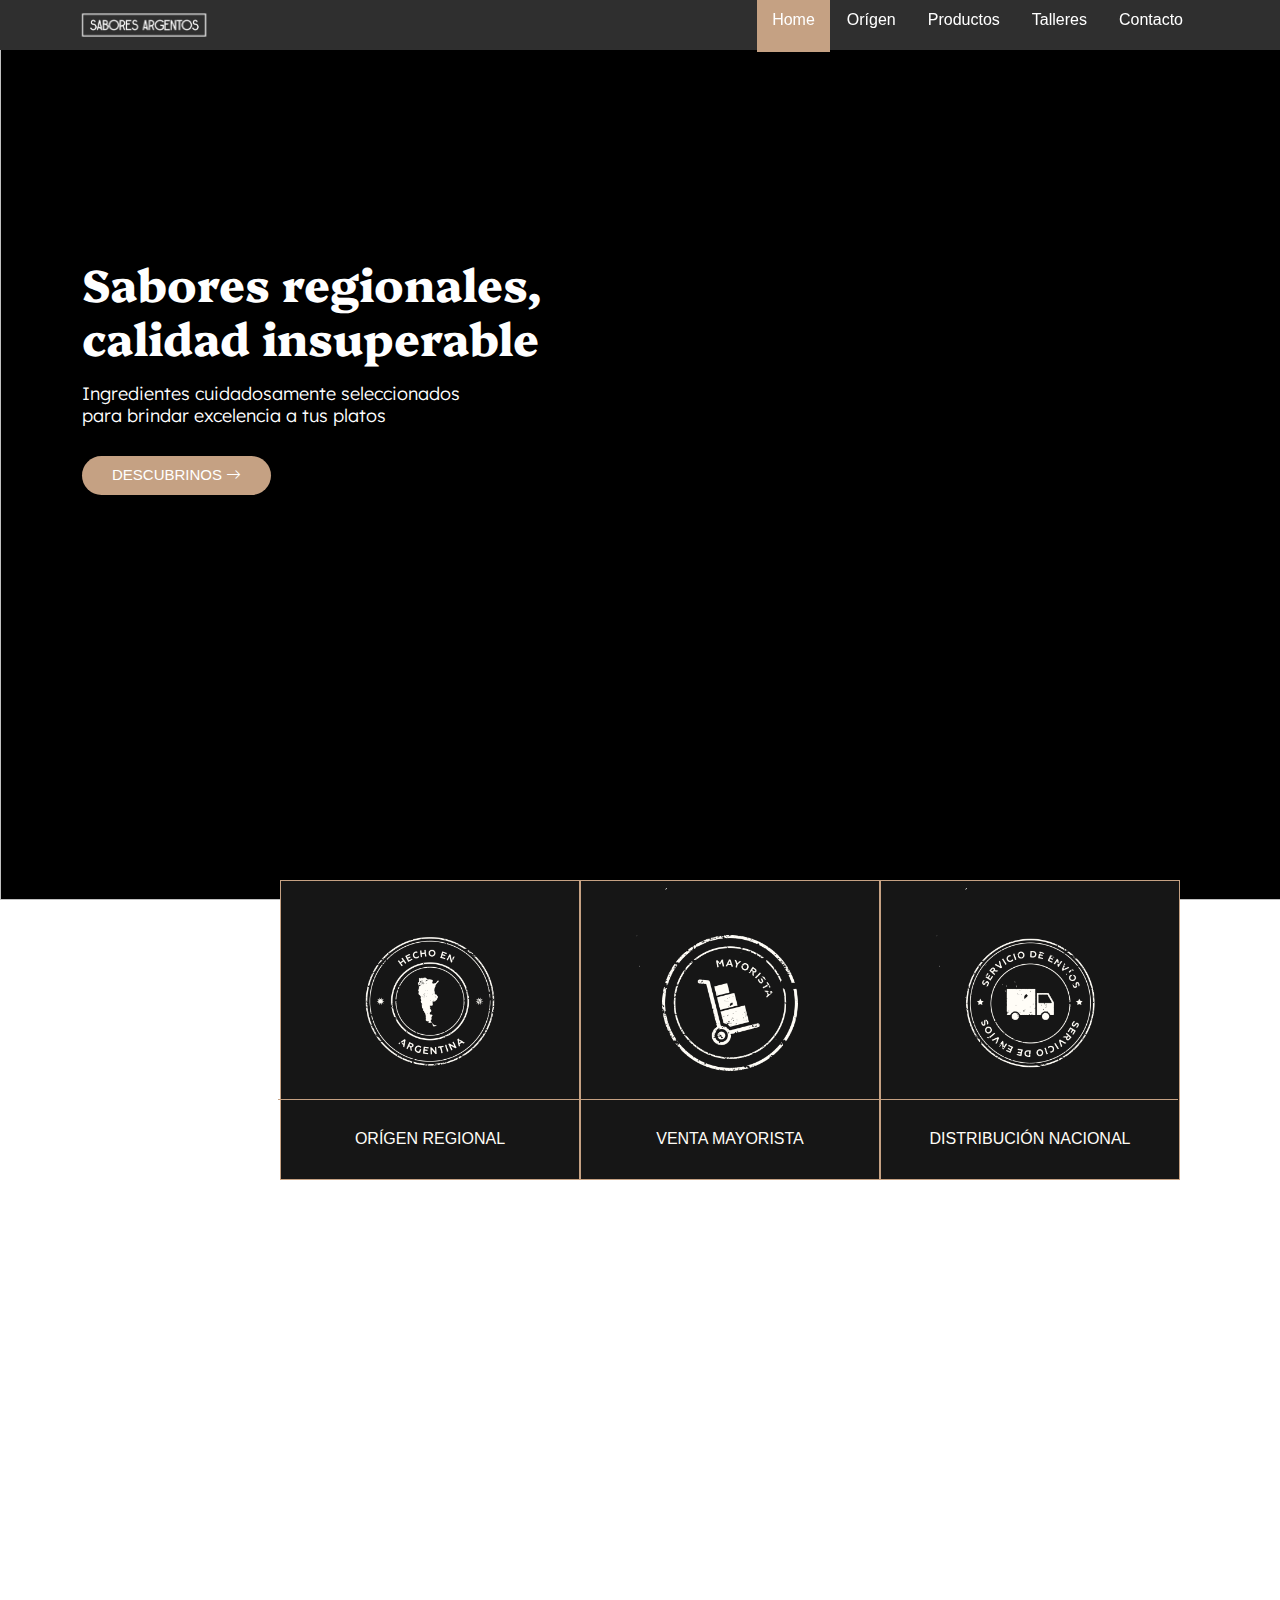
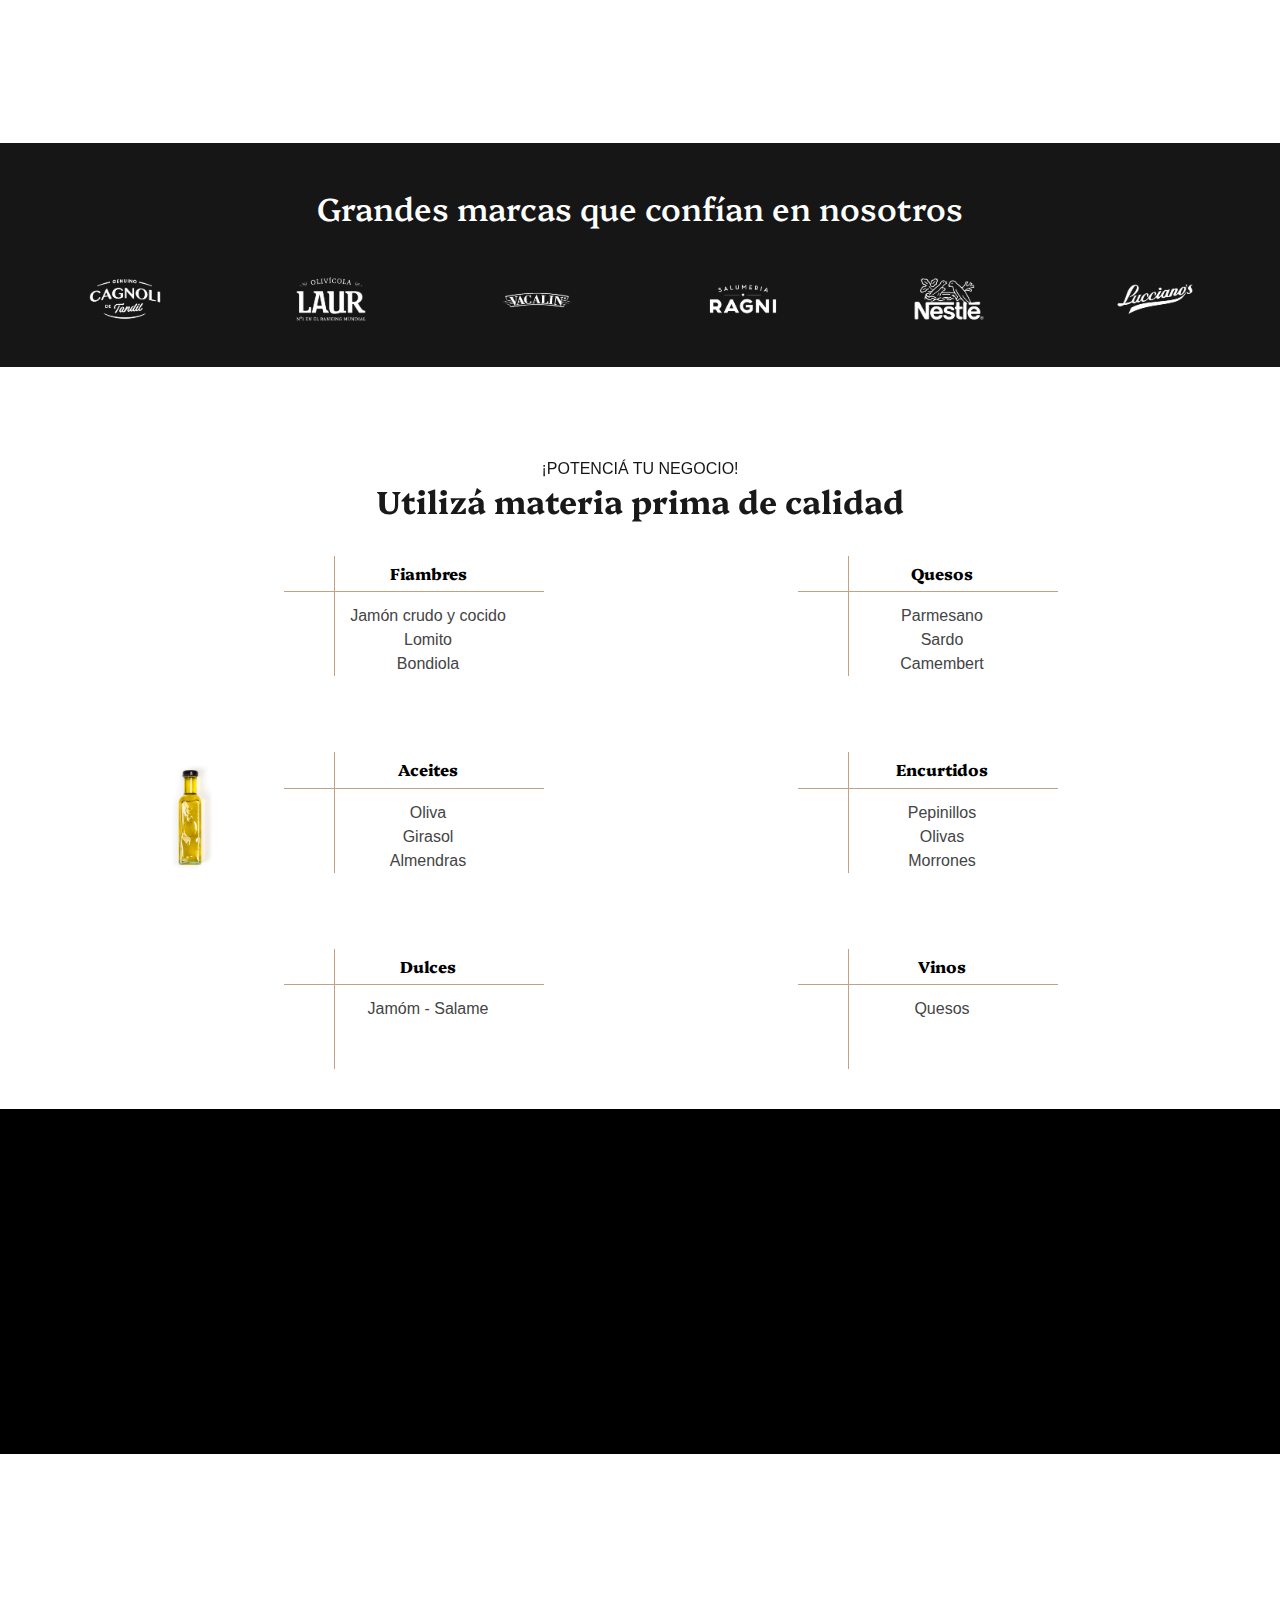
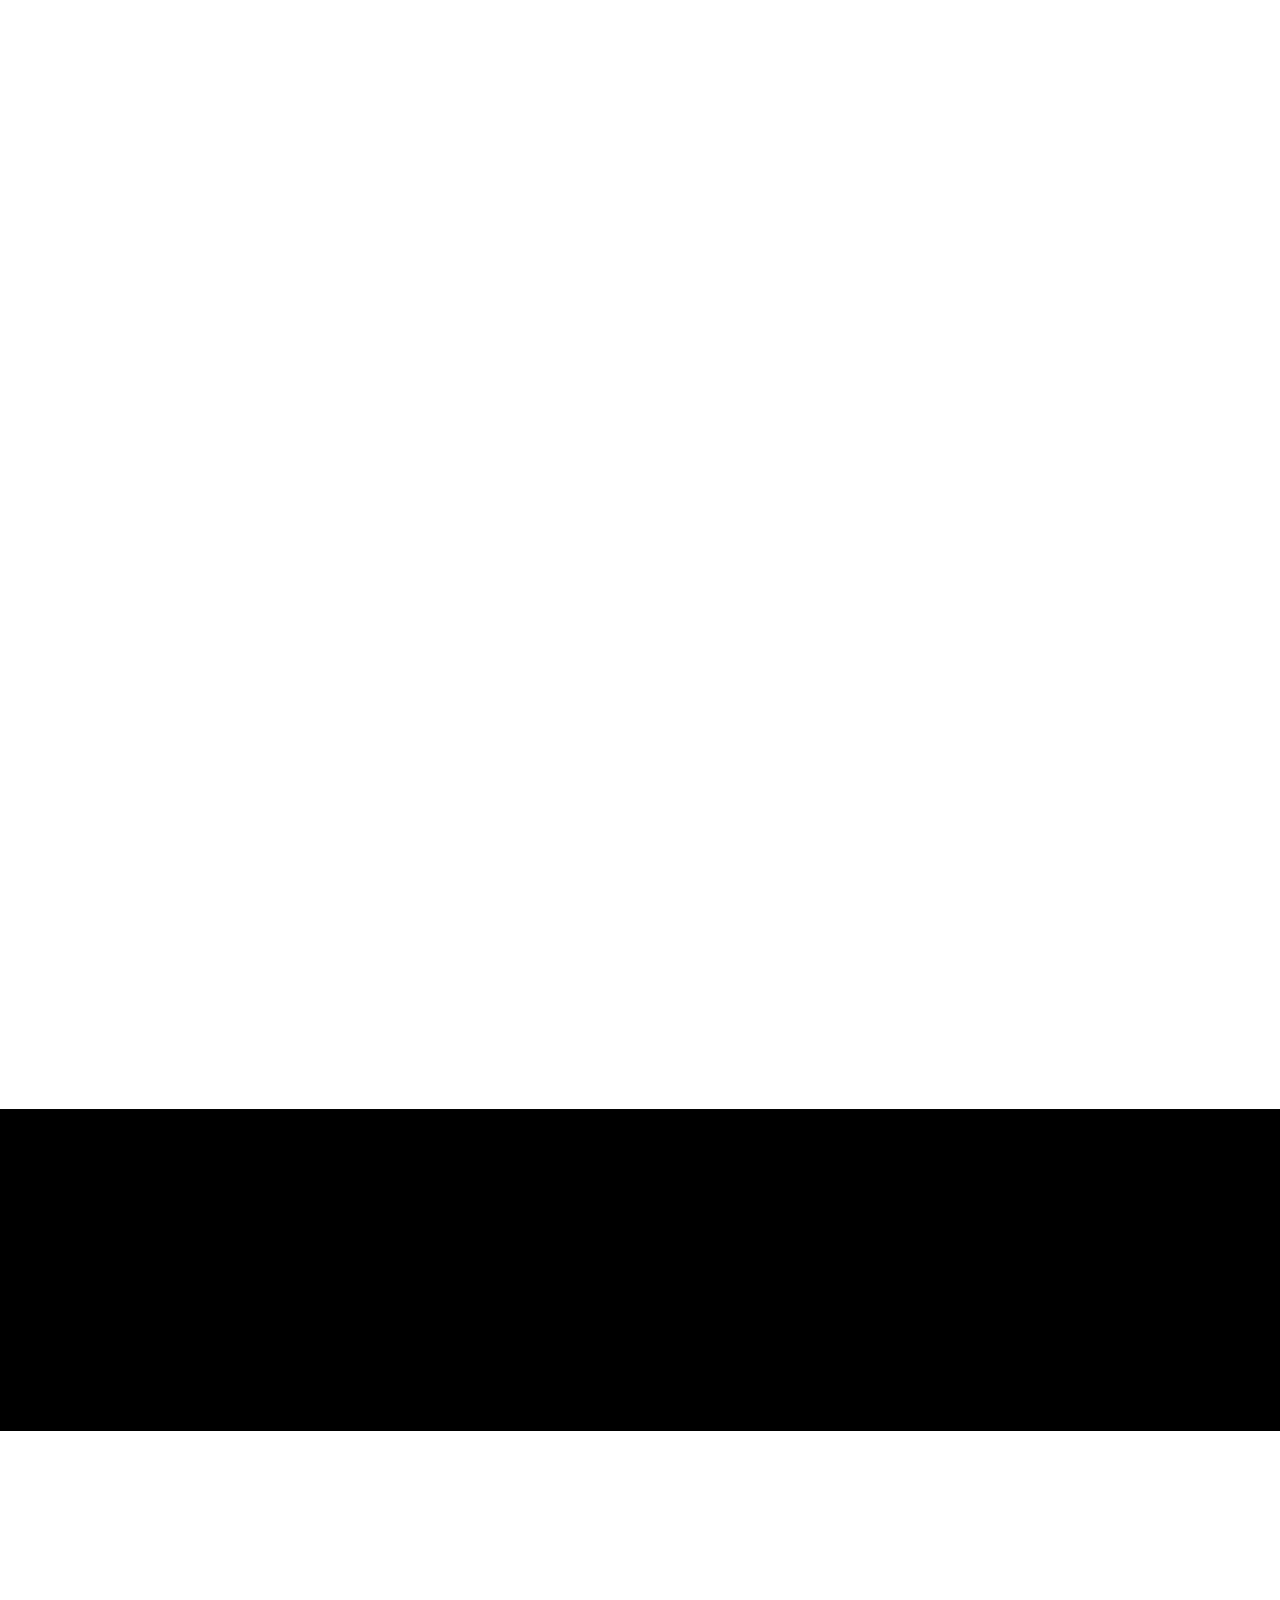
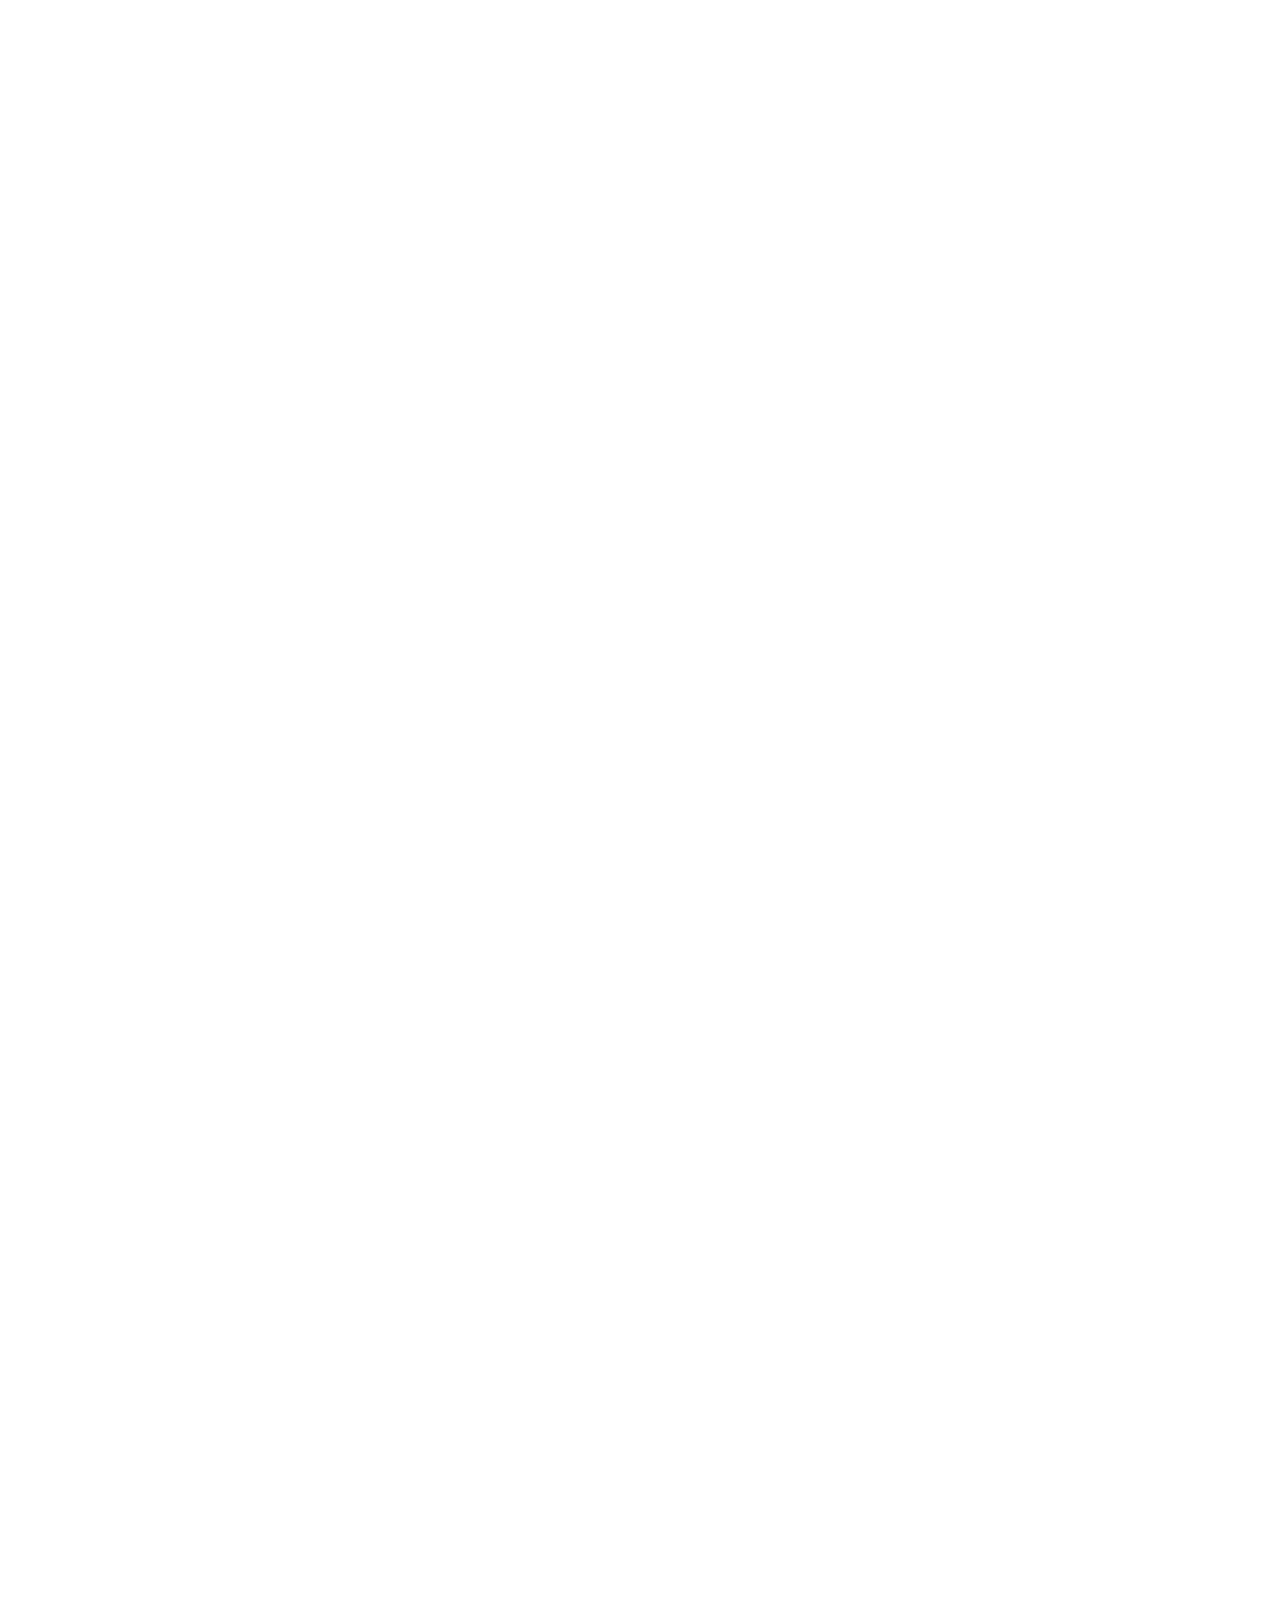
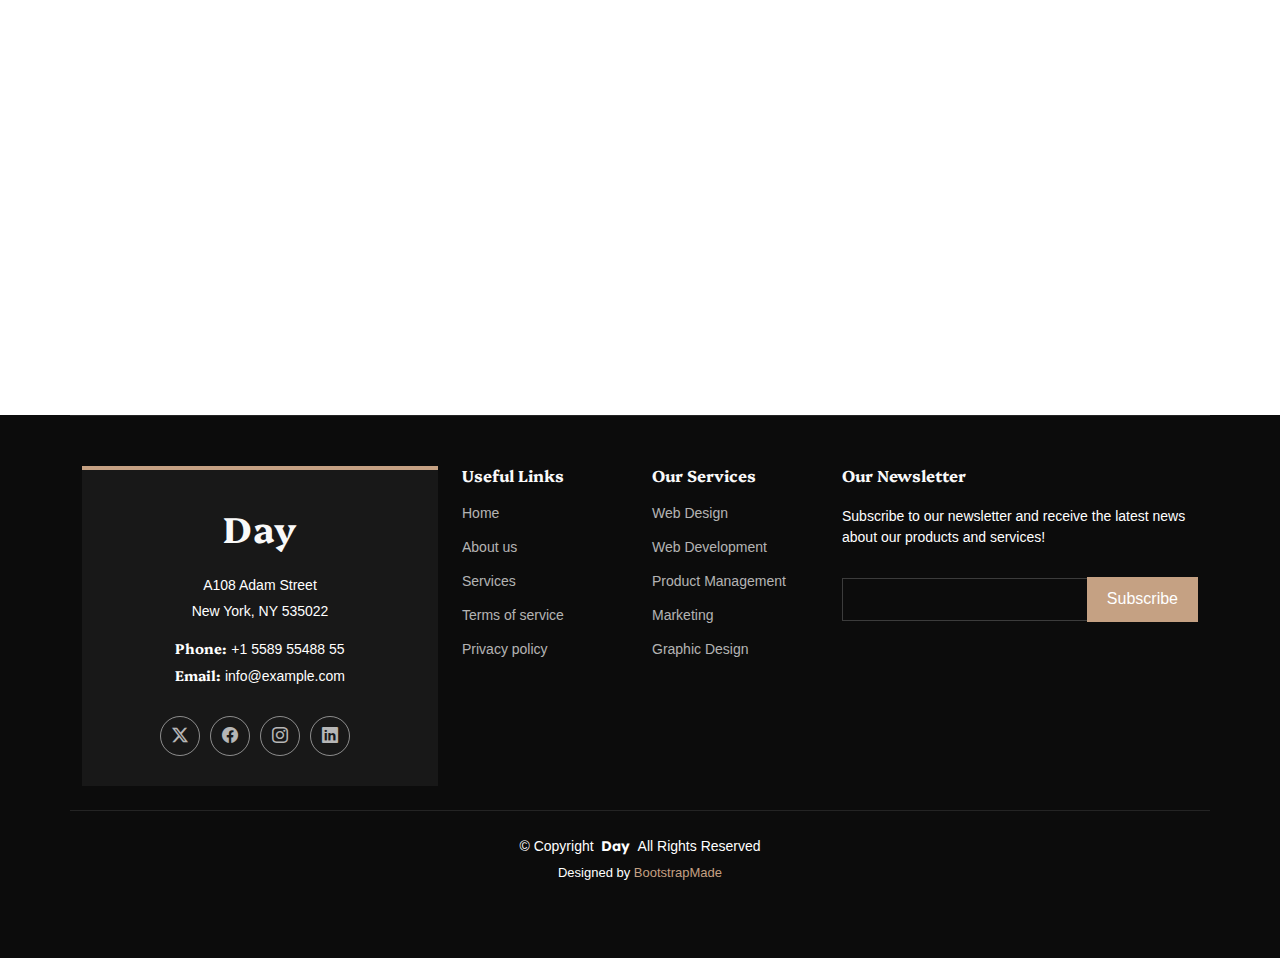
==== index.html @ 05e43b7b "prueba sabores" ====
<!DOCTYPE html>
<html lang="en">

<head>
  <meta charset="utf-8">
  <meta content="width=device-width, initial-scale=1.0" name="viewport">
  <title>Sabores Argentos - Rodogno</title>
  <meta content="" name="description">
  <meta content="" name="keywords">

  <!-- Favicons -->
  <link href="assets/img/cami/Marca negra.png" rel="icon" sizes="128x128">
  <link href="assets/img/cami/Marca negra.png" rel="apple-touch-icon" sizes="128x128">

  <!-- Fonts -->
  <link rel="stylesheet" href="https://fonts.googleapis.com/css2?family=Lexend:wght@400;600&display=swap">
  <link rel="stylesheet" href="https://fonts.googleapis.com/css2?family=Platypi:ital,wght@0,300..800;1,300..800&display=swap">

  <!-- REMIX ICONS -->
  <link href="https://cdn.jsdelivr.net/npm/remixicon@4.3.0/fonts/remixicon.css" rel="stylesheet" />


  <!-- Vendor CSS Files -->
  <link href="assets/vendor/bootstrap/css/bootstrap.min.css" rel="stylesheet">
  <link href="assets/vendor/bootstrap-icons/bootstrap-icons.css" rel="stylesheet">
  <link href="assets/vendor/aos/aos.css" rel="stylesheet">
  <link href="assets/vendor/swiper/swiper-bundle.min.css" rel="stylesheet">
  <link href="assets/vendor/glightbox/css/glightbox.min.css" rel="stylesheet">

  <!-- Main CSS File -->
  <link href="assets/css/main.css" rel="stylesheet">

  <!-- =======================================================
  * Template Name: Day
  * Template URL: https://bootstrapmade.com/day-multipurpose-html-template-for-free/
  * Updated: Jun 14 2024 with Bootstrap v5.3.3
  * Author: BootstrapMade.com
  * License: https://bootstrapmade.com/license/
  ======================================================== -->
</head>

<body class="index-page">

  <header id="header" class="header fixed-top">

    <div hidden="topbar d-flex align-items-center">
      <div class="container d-flex justify-content-center justify-content-md-between">
        <div class="contact-info d-flex align-items-center">
          <i class="bi bi-envelope d-flex align-items-center"><a href="mailto:contact@example.com">contact@example.com</a></i>
          <i class="bi bi-phone d-flex align-items-center ms-4"><span>+1 5589 55488 55</span></i>
        </div>
        <div hidden="social-links d-none d-md-flex align-items-center">
          <a href="#" class="twitter"><i class="bi bi-twitter-x"></i></a>
          <a href="#" class="facebook"><i class="bi bi-facebook"></i></a>
          <a href="#" class="instagram"><i class="bi bi-instagram"></i></a>
          <a href="#" class="linkedin"><i class="bi bi-linkedin"></i></a>
        </div>
      </div>
    </div><!-- End Top Bar -->

    <div class="branding d-flex align-items-center">

      <div class="container position-relative d-flex align-items-center justify-content-between">
        <a href="index.html" class="logo d-flex align-items-center">
          <!-- Uncomment the line below if you also wish to use an image logo -->
          <img src="assets/img/cami/logo.png" alt="image.png">
        </a>

        <nav id="navmenu" class="navmenu">
          <ul>
            <li><a href="#hero" class="active">Home</a></li>
            <li><a href="#origen">Orígen</a></li>
            <li><a href="#productos">Productos</a></li>
            <li><a href="#talleres">Talleres</a></li>
            <li><a href="#contacto">Contacto</a></li>
            <li hidden="dropdown"><a href="#"><span>Dropdown</span> <i class="bi bi-chevron-down toggle-dropdown"></i></a>
            <hiden>
              <ul>
                <li><a href="#">Dropdown 1</a></li>
                <li class="dropdown"><a href="#"><span>Deep Dropdown</span> <i class="bi bi-chevron-down toggle-dropdown"></i></a>
                  <ul>
                    <li><a href="#">Deep Dropdown 1</a></li>
                    <li><a href="#">Deep Dropdown 2</a></li>
                    <li><a href="#">Deep Dropdown 3</a></li>
                    <li><a href="#">Deep Dropdown 4</a></li>
                    <li><a href="#">Deep Dropdown 5</a></li>
                  </ul>
                </li>
                <li><a href="#">Dropdown 2</a></li>
                <li><a href="#">Dropdown 3</a></li>
                <li><a href="#">Dropdown 4</a></li>
              </ul>
            </hiden>
            </li>
            <li hidden><a href="#contact">Contact</a></li>
          </ul>
          <i class="mobile-nav-toggle d-xl-none bi bi-list"></i>
        </nav>
      </div>

    </div>

  </header>

  <main class="main">


    
    <!-- Hero Section -->
    <section id="hero" class="hero section">

      <img src="assets/img/cami/Home.png" alt="" data-aos="fade-in">
      
      <div class="container" data-aos="fade-up" data-aos-delay="100">
        <div class="row justify-content-start">
          <div class="col-lg-8">
            <h2>Sabores regionales,
              <br>
              calidad insuperable</h2>
            <p>Ingredientes cuidadosamente seleccionados
              <br>
              para brindar excelencia a tus platos</p>
              <a href="#" class="btn-get-started"><span>Descubrinos         </span><i class="bi bi-arrow-right"></i></a>
          </div>
        </div>
      </div>
      

    </section><!-- /Hero Section -->

    <!-- Cards Section -->
    <section id="cards" class="cards section">

      <div class="container">

        <div class="row no-gutters">

          <div hidden class="col-lg-4 col-md-6 card" data-aos="fade-up" data-aos-delay="100">
            <span hidden>01</span>
            <img class="regional" src="assets/img/cami/Hecho argentina_Sellos.png" alt="Esta es la descripción del icono por si no carga correctamente">
            <h4 hidden>Lorem Ipsum</h4>
            <p>ORÍGEN REGIONAL</p>
          </div><!-- End Card Item -->

          <div hidden class="col-lg-4 col-md-6 card" data-aos="fade-up" data-aos-delay="200">
            <span hidden>02</span>
            <img class="regional" src="assets/img/cami/mayorista.png" alt="Esta es la descripción del icono por si no carga correctamente">
            <h4 hidden>Repellat Nihil</h4>
            <p>VENTA MAYORISTA</p>
          </div><!-- End Card Item -->

          <div hidden class="col-lg-4 col-md-6 card" data-aos="fade-up" data-aos-delay="300">
            <span hidden>03</span>
            <img class="regional" src="assets/img/cami/envios.png" alt="Esta es la descripción del icono por si no carga correctamente">
            <h4 hidden> Ad ad velit qui</h4>
            <p>DISTRIBUCIÓN NACIONAL</p>
          </div><!-- End Card Item -->
<!-- End Card Item -->

<!-- Grid Section -->
<section id="grid" class="grid section">

  <div class="grid-container">
    <div class="grid-item">
      <img src="assets/img/cami/Hecho argentina_Sellos.png" alt="Imagen 1">
      <p>ORÍGEN REGIONAL</p>
    </div>
    <div class="grid-item">
      <img src="assets/img/cami/mayorista.png" alt="Imagen 2">
      <p>VENTA MAYORISTA</p>
    </div>
    <div class="grid-item">
      <img src="assets/img/cami/envios.png" alt="Imagen 3">
      <p>DISTRIBUCIÓN NACIONAL</p>
    </div>
    <div class="linea-horizontal"></div>
  </div>
  <!-- End Grid Item -->
        

        </div>

      </div>

    </section><!-- /Cards Section -->

    <!-- About Section -->
    <section id="about" class="about section">

      <!-- Section Title -->
      <div hidden class="container section-title" data-aos="fade-up">
        
        <h2>About Us<br></h2>
        <p>Necessitatibus eius consequatur ex aliquid fuga eum quidem sint consectetur velit</p>
      </div><!-- End Section Title -->

      <div class="container">

        <div class="row gy-4">

          <div class="col-lg-6 order-1 order-lg-2" data-aos="fade-up" data-aos-delay="100">
            <img src="assets/img/cami/especialistas.png" class="img-fluid" alt="">
          </div>

          <div class="col-lg-6 order-2 order-lg-1 content" data-aos="fade-up" data-aos-delay="200">
            <p class="fst">
              ¿POR QUÉ ELEGIRNOS?
            </p>
            <h3>Somos especialistas
              <br>
              en los auténticos
              <br>
              sabores argentinos</h3>
            <ul>
              <li> <span>Comercializamos ingredientes locales y artesanales
                <br>
                de la más alta calidad. Probalos y disfrutá
                <br>
                de una experiencia culinaria única.</span></li>
              <li hidden><i class="bi bi-check-circle"></i> <span>Duis aute irure dolor in reprehenderit in voluptate velit.</span></li>
              <li hidden><i class="bi bi-check-circle"></i> <span>Ullamco laboris nisi ut aliquip ex ea commodo consequat. Duis aute irure dolor in reprehenderit in voluptate trideta storacalaperda mastiro dolore eu fugiat nulla pariatur.</span></li>
            </ul>
            <a href="#" class="read-more"><span>Saber más</span><i class="bi bi-arrow-right"></i></a>
          </div>

        </div>

      </div>

    </section><!-- /About Section -->

    <!-- Cards Section -->
    <section hidden id="cards" class="cards section">

      <div class="container">

        <div class="row no-gutters">

          <div class="col-lg-4 col-md-6 card" data-aos="fade-up" data-aos-delay="100">
            <span>01</span>
            <h4>Lorem Ipsum</h4>
            <p>Ulamco laboris nisi ut aliquip ex ea commodo consequat. Et consectetur ducimus vero placeat</p>
          </div><!-- End Card Item -->

          <div class="col-lg-4 col-md-6 card" data-aos="fade-up" data-aos-delay="200">
            <span>02</span>
            <h4>Repellat Nihil</h4>
            <p>Dolorem est fugiat occaecati voluptate velit esse. Dicta veritatis dolor quod et vel dire leno para dest</p>
          </div><!-- End Card Item -->

          <div class="col-lg-4 col-md-6 card" data-aos="fade-up" data-aos-delay="300">
            <span>03</span>
            <h4> Ad ad velit qui</h4>
            <p>Molestiae officiis omnis illo asperiores. Aut doloribus vitae sunt debitis quo vel nam quis</p>
          </div><!-- End Card Item -->

          <div class="col-lg-4 col-md-6 card" data-aos="fade-up" data-aos-delay="400">
            <span>04</span>
            <h4>Repellendus molestiae</h4>
            <p>Inventore quo sint a sint rerum. Distinctio blanditiis deserunt quod soluta quod nam mider lando casa</p>
          </div><!-- End Card Item -->

          <div class="col-lg-4 col-md-6 card" data-aos="fade-up" data-aos-delay="400">
            <span>05</span>
            <h4>Sapiente Magnam</h4>
            <p>Vitae dolorem in deleniti ipsum omnis tempore voluptatem. Qui possimus est repellendus est quibusdam</p>
          </div><!-- End Card Item -->

          <div class="col-lg-4 col-md-6 card" data-aos="fade-up" data-aos-delay="600">
            <span>06</span>
            <h4>Facilis Impedit</h4>
            <p>Quis eum numquam veniam ea voluptatibus voluptas. Excepturi aut nostrum repudiandae voluptatibus corporis sequi</p>
          </div><!-- End Card Item -->

        </div>

      </div>

    </section><!-- /Cards Section -->

    <!-- Clients Section -->
    <section id="clients" class="clients section">

      <div class="container">

          <!-- Título de la sección -->
          <h2 class="section-title">Grandes marcas que confían en nosotros</h2>

        <div class="swiper init-swiper">
          <script type="application/json" class="swiper-config">
            {
              "loop": true,
              "speed": 600,
              "autoplay": {
                "delay": 1500
              },
              "slidesPerView": "auto",
              "pagination": {
                "el": ".swiper-pagination",
                "type": "bullets",
                "clickable": true
              },
              "breakpoints": {
                "320": {
                  "slidesPerView": 2,
                  "spaceBetween": 40
                },
                "480": {
                  "slidesPerView": 3,
                  "spaceBetween": 60
                },
                "640": {
                  "slidesPerView": 4,
                  "spaceBetween": 80
                },
                "992": {
                  "slidesPerView": 6,
                  "spaceBetween": 120
                }
              }
            }
          </script>
          <div class="swiper-wrapper align-items-center">
            <div class="swiper-slide"><img src="assets/img/cami/campagnola_Sellos copia.png" class="img-fluid" alt=""></div>
            <div class="swiper-slide"><img src="assets/img/cami/cagnoli_Sellos copia.png" class="img-fluid" alt=""></div>
            <div class="swiper-slide"><img src="assets/img/cami/laur_Sellos copia.png" class="img-fluid" alt=""></div>
            <div class="swiper-slide"><img src="assets/img/cami/vacalin_Sellos copia.png" class="img-fluid" alt=""></div>
            <div class="swiper-slide"><img src="assets/img/cami/ragni_Sellos copia.png" class="img-fluid" alt=""></div>
            <div hidden="swiper-slide"><img src="assets/img/cami/hellmans_Sellos copia.png" class="img-fluid" alt=""></div>
            <div class="swiper-slide"><img src="assets/img/cami/nestle_Sellos copia.png" class="img-fluid" alt=""></div>
            <div class="swiper-slide"><img src="assets/img/cami/luccianos_Sellos copia.png" class="img-fluid" alt=""></div>
          </div>
        </div>

      </div>

    </section><!-- /Clients Section -->

    <!-- Services Section -->
    <section id="services" class="services section">

      <!-- Section Title -->
      <div class="container section-title">
        <p>¡POTENCIÁ TU NEGOCIO!</p>
        
        <h2>Utilizá materia prima de calidad</h2>
      </div><!-- End Section Title -->

      <div class="productos-contenedor">

        <div class="producto-tarjeta">
          <img src="assets/img/cami/fiambres.jpg" alt="" class="producto-imagen">

          <div class="linea-vertical"></div>
          
          <div class="producto-contenido">
            <h3 class="producto-titulo">Fiambres</h3>
            <div class="linea-horizontal"></div>
            <p class="producto-descripcion">Jamón crudo y cocido
            <br>
            Lomito
            <br>
            Bondiola
            </p>
          </div>
        </div>

        <div class="producto-tarjeta">
          <img src="assets/img/cami/quesos.jpg" alt="" class="producto-imagen">

          <div class="linea-vertical"></div>
          
          <div class="producto-contenido">
            <h3 class="producto-titulo">Quesos</h3>
            <div class="linea-horizontal"></div>
            <p class="producto-descripcion">Parmesano
              <br>
              Sardo
              <br>
              Camembert</p>
          </div>
        </div>

        <div class="productos-contenedor">

          <div class="producto-tarjeta">
            <img src="assets/img/cami/aceite.jpg" alt="" class="producto-imagen">
  
            <div class="linea-vertical"></div>
            
            <div class="producto-contenido">
              <h3 class="producto-titulo">Aceites</h3>
              <div class="linea-horizontal"></div>
              <p class="producto-descripcion">Oliva
                <br>
                Girasol
                <br>
                Almendras</p>
            </div>
          </div>
  
          <div class="producto-tarjeta">
            <img src="assets/img/cami/encurtidos1.png" alt="" class="producto-imagen">
  
            <div class="linea-vertical"></div>
            
            <div class="producto-contenido">
              <h3 class="producto-titulo">Encurtidos</h3>
              <div class="linea-horizontal"></div>
              <p class="producto-descripcion">Pepinillos
                <br>
                Olivas
                <br>
                Morrones</p>
            </div>
          </div>

          <div class="productos-contenedor">

            <div class="producto-tarjeta">
              <img src="assets/img/cami/fiambres.jpg" alt="" class="producto-imagen">
    
              <div class="linea-vertical"></div>
              
              <div class="producto-contenido">
                <h3 class="producto-titulo">Dulces</h3>
                <div class="linea-horizontal"></div>
                <p class="producto-descripcion">Jamóm - Salame</p>
              </div>
            </div>
    
            <div class="producto-tarjeta">
              <img src="assets/img/cami/quesos.jpg" alt="" class="producto-imagen">
    
              <div class="linea-vertical"></div>
              
              <div class="producto-contenido">
                <h3 class="producto-titulo">Vinos</h3>
                <div class="linea-horizontal"></div>
                <p class="producto-descripcion">Quesos</p>
              </div>
              
            </div>
        
      </div><!-- End productos-contenedor -->

</section><!-- /Services Section -->



    <!-- Call To Action Section -->
    <section id="call-to-action" class="call-to-action section">

      <img src="assets/img/cami/cursos.png" alt="">

      <div class="container">
        <div class="row justify-content-center" data-aos="zoom-in" data-aos-delay="100">
          <div class="col-xl-10">
            <div class="text-center">
              <h3>Perfeccioná tus platos</h3>
              <p>Volvete un experto en la gastronomía regional
                <br>
                argentina con nuestros talleres exclusivos.</p>
              <a hidden class="cta-btn" href="#">Call To Action</a>
            </div>
          </div>
        </div>
      </div>

    </section><!-- /Call To Action Section -->

        <!-- SECCION CURSOS -->
        <section id="pricing" class="pricing section">
    
          <div class="cursos-container">
    
   
              <div class="" data-aos="zoom-in" data-aos-delay="100">
                <div class="curso-contenedor">
                  <div class="curso-borde">
                    <div class="curso-imagen">
                      <img src="assets/img/cami/taller pan.png" alt="">
                    </div>
                    
                    <div class="curso-titulo">Taller Panes del Litoral</div>
                    <div class="curso-detalles">
                      <p class="curso-duracion">
                        <i class="ri-time-line"> </i>3 semanas
                      </p>
                      <p class="curso-precio">
                        <i class="ri-price-tag-3-line"> </i>$ 35.000
                      </p>
                    </div>
                  </div>
                </div>
              </div>
    
              <div class="" data-aos="zoom-in" data-aos-delay="100">
                <div class="curso-contenedor">
                  <div class="curso-borde">
                    <div class="curso-imagen">
                      <img src="assets/img/cami/taller gran gaucho.png" alt="">
                    </div>
                    
                    <div class="curso-titulo">Taller Gran Gaucho</div>
                    <div class="curso-detalles">
                      <p class="curso-duracion">
                        <i class="ri-time-line"> </i>8 semanas
                      </p>
                      <p class="curso-precio">
                        <i class="ri-price-tag-3-line"> </i>$ 90.000
                      </p>
                    </div>
                  </div>
                </div>
              </div>

              <div class="" data-aos="zoom-in" data-aos-delay="100">
                <div class="curso-contenedor">
                  <div class="curso-borde">
                    <div class="curso-imagen">
                      <img src="assets/img/cami/taller pampa dulce.png" alt="">
                    </div>
  
                    <div class="curso-titulo">Taller Pampa Dulce</div>
                    <div class="curso-detalles">
                      <p class="curso-duracion">
                        <i class="ri-time-line"> </i>5 semanas
                      </p>
                      <p class="curso-precio">
                        <i class="ri-price-tag-3-line"> </i>$ 50.000
                      </p>
                    </div>
                  </div>
                </div>
              </div>
                  
          </div>
    
        </section><!-- /Pricing Section -->
    
<!-- Team Section -->
<section id="team" class="team section">

  <!-- Section Title -->
  <div class="container section-title" data-aos="fade-up">
    
    <h2>Nuestros expertos</h2>
    <p>Instructores de excelencia que te acompañarán
      <br>
      durante tu proceso de perfeccionamiento</p>
  </div><!-- End Section Title -->

  <div class="container">

    <div class="row">

      <div class="col-lg-4 col-md-6 d-flex" data-aos="fade-up" data-aos-delay="100">
        <div class="member">
          <img src="assets/img/team/team-1.jpg" class="img-fluid" alt="">
          <div class="member-content">
            <h4>Christian Petersen</h4>
            <span>Chef Gastronómico</span>
            <div class="social">
              <a href=""><i class="bi bi-twitter-x"></i></a>
              <a href=""><i class="bi bi-facebook"></i></a>
              <a href=""><i class="bi bi-instagram"></i></a>
              <a href=""><i class="bi bi-linkedin"></i></a>
            </div>
          </div>
        </div>
      </div><!-- End Team Member -->

      <div class="col-lg-4 col-md-6 d-flex" data-aos="fade-up" data-aos-delay="200">
        <div class="member">
          <img src="assets/img/team/team-2.jpg" class="img-fluid" alt="">
          <div class="member-content">
            <h4>Felicitas Pizarro</h4>
            <span>Maestra Pastelera</span>
            <div class="social">
              <a href=""><i class="bi bi-twitter-x"></i></a>
              <a href=""><i class="bi bi-facebook"></i></a>
              <a href=""><i class="bi bi-instagram"></i></a>
              <a href=""><i class="bi bi-linkedin"></i></a>
            </div>
          </div>
        </div>
      </div><!-- End Team Member -->

      <div class="col-lg-4 col-md-6 d-flex" data-aos="fade-up" data-aos-delay="300">
        <div class="member">
          <img src="assets/img/team/team-3.jpg" class="img-fluid" alt="">
          <div class="member-content">
            <h4>Ariel Rodríguez</h4>
            <span>Chef experto en Panificados</span>
            <div class="social">
              <a href=""><i class="bi bi-twitter-x"></i></a>
              <a href=""><i class="bi bi-facebook"></i></a>
              <a href=""><i class="bi bi-instagram"></i></a>
              <a href=""><i class="bi bi-linkedin"></i></a>
            </div>
          </div>
        </div>
      </div><!-- End Team Member -->

    </div>

  </div>

</section><!-- /Team Section -->

<section id="call-to-action" class="call-to-action section">

  <img src="assets/img/cami/cursos.png" alt="">

  <div class="container">
    <div class="row justify-content-center" data-aos="zoom-in" data-aos-delay="100">
      <div class="col-xl-10">
        <div class="text-center">
          <h3>Testimonios</h3>
          <p>Acá va una caja contenedora con los testimonios en forma de carrusel y una imagen de los cursos de fondo</p>
          <a hidden class="cta-btn" href="#">Call To Action</a>
        </div>
      </div>
    </div>
  </div>

</section><!-- /Call To Action Section -->


    <!-- Portfolio Section -->
    <section id="portfolio" class="portfolio section">

      <!-- Section Title -->
      <div class="container section-title" data-aos="fade-up">
        
        <h2>Galería</h2>
        <p>Seguinos en nuestras redes sociales para enterarte las novedades antes que nadie</p>
      </div><!-- End Section Title -->

      <div class="container">

        <div class="isotope-layout" data-default-filter="*" data-layout="masonry" data-sort="original-order">

          <ul hidden class="portfolio-filters isotope-filters" data-aos="fade-up" data-aos-delay="100">
            <li data-filter="*" class="filter-active">All</li>
            <li data-filter=".filter-app">App</li>
            <li data-filter=".filter-product">Card</li>
            <li data-filter=".filter-branding">Web</li>
          </ul><!-- End Portfolio Filters -->

          <div class="row gy-4 isotope-container" data-aos="fade-up" data-aos-delay="200">

            <div class="col-lg-4 col-md-6 portfolio-item isotope-item filter-app">
              <img src="assets/img/masonry-portfolio/masonry-portfolio-1.jpg" class="img-fluid" alt="">
              <div class="portfolio-info">
                <h4>App 1</h4>
                <p>Lorem ipsum, dolor sit</p>
                <a href="assets/img/masonry-portfolio/masonry-portfolio-1.jpg" title="App 1" data-gallery="portfolio-gallery-app" class="glightbox preview-link"><i class="bi bi-zoom-in"></i></a>
                <a href="portfolio-details.html" title="More Details" class="details-link"><i class="bi bi-link-45deg"></i></a>
              </div>
            </div><!-- End Portfolio Item -->

            <div class="col-lg-4 col-md-6 portfolio-item isotope-item filter-product">
              <img src="assets/img/masonry-portfolio/masonry-portfolio-2.jpg" class="img-fluid" alt="">
              <div class="portfolio-info">
                <h4>Product 1</h4>
                <p>Lorem ipsum, dolor sit</p>
                <a href="assets/img/masonry-portfolio/masonry-portfolio-2.jpg" title="Product 1" data-gallery="portfolio-gallery-product" class="glightbox preview-link"><i class="bi bi-zoom-in"></i></a>
                <a href="portfolio-details.html" title="More Details" class="details-link"><i class="bi bi-link-45deg"></i></a>
              </div>
            </div><!-- End Portfolio Item -->

            <div class="col-lg-4 col-md-6 portfolio-item isotope-item filter-branding">
              <img src="assets/img/masonry-portfolio/masonry-portfolio-3.jpg" class="img-fluid" alt="">
              <div class="portfolio-info">
                <h4>Branding 1</h4>
                <p>Lorem ipsum, dolor sit</p>
                <a href="assets/img/masonry-portfolio/masonry-portfolio-3.jpg" title="Branding 1" data-gallery="portfolio-gallery-branding" class="glightbox preview-link"><i class="bi bi-zoom-in"></i></a>
                <a href="portfolio-details.html" title="More Details" class="details-link"><i class="bi bi-link-45deg"></i></a>
              </div>
            </div><!-- End Portfolio Item -->

            <div class="col-lg-4 col-md-6 portfolio-item isotope-item filter-app">
              <img src="assets/img/masonry-portfolio/masonry-portfolio-4.jpg" class="img-fluid" alt="">
              <div class="portfolio-info">
                <h4>App 2</h4>
                <p>Lorem ipsum, dolor sit</p>
                <a href="assets/img/masonry-portfolio/masonry-portfolio-4.jpg" title="App 2" data-gallery="portfolio-gallery-app" class="glightbox preview-link"><i class="bi bi-zoom-in"></i></a>
                <a href="portfolio-details.html" title="More Details" class="details-link"><i class="bi bi-link-45deg"></i></a>
              </div>
            </div><!-- End Portfolio Item -->

            <div class="col-lg-4 col-md-6 portfolio-item isotope-item filter-product">
              <img src="assets/img/masonry-portfolio/masonry-portfolio-5.jpg" class="img-fluid" alt="">
              <div class="portfolio-info">
                <h4>Product 2</h4>
                <p>Lorem ipsum, dolor sit</p>
                <a href="assets/img/masonry-portfolio/masonry-portfolio-5.jpg" title="Product 2" data-gallery="portfolio-gallery-product" class="glightbox preview-link"><i class="bi bi-zoom-in"></i></a>
                <a href="portfolio-details.html" title="More Details" class="details-link"><i class="bi bi-link-45deg"></i></a>
              </div>
            </div><!-- End Portfolio Item -->

            <div class="col-lg-4 col-md-6 portfolio-item isotope-item filter-branding">
              <img src="assets/img/masonry-portfolio/masonry-portfolio-6.jpg" class="img-fluid" alt="">
              <div class="portfolio-info">
                <h4>Branding 2</h4>
                <p>Lorem ipsum, dolor sit</p>
                <a href="assets/img/masonry-portfolio/masonry-portfolio-6.jpg" title="Branding 2" data-gallery="portfolio-gallery-branding" class="glightbox preview-link"><i class="bi bi-zoom-in"></i></a>
                <a href="portfolio-details.html" title="More Details" class="details-link"><i class="bi bi-link-45deg"></i></a>
              </div>
            </div><!-- End Portfolio Item -->

            <div class="col-lg-4 col-md-6 portfolio-item isotope-item filter-app">
              <img src="assets/img/masonry-portfolio/masonry-portfolio-7.jpg" class="img-fluid" alt="">
              <div class="portfolio-info">
                <h4>App 3</h4>
                <p>Lorem ipsum, dolor sit</p>
                <a href="assets/img/masonry-portfolio/masonry-portfolio-7.jpg" title="App 3" data-gallery="portfolio-gallery-app" class="glightbox preview-link"><i class="bi bi-zoom-in"></i></a>
                <a href="portfolio-details.html" title="More Details" class="details-link"><i class="bi bi-link-45deg"></i></a>
              </div>
            </div><!-- End Portfolio Item -->

            <div class="col-lg-4 col-md-6 portfolio-item isotope-item filter-product">
              <img src="assets/img/masonry-portfolio/masonry-portfolio-8.jpg" class="img-fluid" alt="">
              <div class="portfolio-info">
                <h4>Product 3</h4>
                <p>Lorem ipsum, dolor sit</p>
                <a href="assets/img/masonry-portfolio/masonry-portfolio-8.jpg" title="Product 3" data-gallery="portfolio-gallery-product" class="glightbox preview-link"><i class="bi bi-zoom-in"></i></a>
                <a href="portfolio-details.html" title="More Details" class="details-link"><i class="bi bi-link-45deg"></i></a>
              </div>
            </div><!-- End Portfolio Item -->

            <div class="col-lg-4 col-md-6 portfolio-item isotope-item filter-branding">
              <img src="assets/img/masonry-portfolio/masonry-portfolio-9.jpg" class="img-fluid" alt="">
              <div class="portfolio-info">
                <h4>Branding 3</h4>
                <p>Lorem ipsum, dolor sit</p>
                <a href="assets/img/masonry-portfolio/masonry-portfolio-9.jpg" title="Branding 2" data-gallery="portfolio-gallery-branding" class="glightbox preview-link"><i class="bi bi-zoom-in"></i></a>
                <a href="portfolio-details.html" title="More Details" class="details-link"><i class="bi bi-link-45deg"></i></a>
              </div>
            </div><!-- End Portfolio Item -->

          </div><!-- End Portfolio Container -->

        </div>

      </div>

    </section><!-- /Portfolio Section -->

    <!-- Pricing Section -->
    <section hidden id="pricing" class="pricing section">

      <!-- Section Title -->
      <div class="container section-title" data-aos="fade-up">
        
        <h2>Pricing</h2>
        <p>Necessitatibus eius consequatur ex aliquid fuga eum quidem sint consectetur velit</p>
      </div><!-- End Section Title -->

      <div class="container">

        <div class="row g-4 g-lg-0">

          <div class="col-lg-4" data-aos="zoom-in" data-aos-delay="100">
            <div class="pricing-item">
              <h3>Free Plan</h3>
              <h4><sup>$</sup>0<span> / month</span></h4>
              <ul>
                <li><i class="bi bi-check"></i> <span>Quam adipiscing vitae proin</span></li>
                <li><i class="bi bi-check"></i> <span>Nec feugiat nisl pretium</span></li>
                <li><i class="bi bi-check"></i> <span>Nulla at volutpat diam uteera</span></li>
                <li class="na"><i class="bi bi-x"></i> <span>Pharetra massa massa ultricies</span></li>
                <li class="na"><i class="bi bi-x"></i> <span>Massa ultricies mi quis hendrerit</span></li>
              </ul>
              <div class="text-center"><a href="#" class="buy-btn">Buy Now</a></div>
            </div>
          </div><!-- End Pricing Item -->

          <div class="col-lg-4 featured" data-aos="zoom-in" data-aos-delay="200">
            <div class="pricing-item">
              <h3>Business Plan</h3>
              <h4><sup>$</sup>29<span> / month</span></h4>
              <ul>
                <li><i class="bi bi-check"></i> <span>Quam adipiscing vitae proin</span></li>
                <li><i class="bi bi-check"></i> <span>Nec feugiat nisl pretium</span></li>
                <li><i class="bi bi-check"></i> <span>Nulla at volutpat diam uteera</span></li>
                <li><i class="bi bi-check"></i> <span>Pharetra massa massa ultricies</span></li>
                <li><i class="bi bi-check"></i> <span>Massa ultricies mi quis hendrerit</span></li>
              </ul>
              <div class="text-center"><a href="#" class="buy-btn">Buy Now</a></div>
            </div>
          </div><!-- End Pricing Item -->

          <div class="col-lg-4" data-aos="zoom-in" data-aos-delay="100">
            <div class="pricing-item">
              <h3>Developer Plan</h3>
              <h4><sup>$</sup>49<span> / month</span></h4>
              <ul>
                <li><i class="bi bi-check"></i> <span>Quam adipiscing vitae proin</span></li>
                <li><i class="bi bi-check"></i> <span>Nec feugiat nisl pretium</span></li>
                <li><i class="bi bi-check"></i> <span>Nulla at volutpat diam uteera</span></li>
                <li><i class="bi bi-check"></i> <span>Pharetra massa massa ultricies</span></li>
                <li><i class="bi bi-check"></i> <span>Massa ultricies mi quis hendrerit</span></li>
              </ul>
              <div class="text-center"><a href="#" class="buy-btn">Buy Now</a></div>
            </div>
          </div><!-- End Pricing Item -->

        </div>

      </div>

    </section><!-- /Pricing Section -->

    <!-- Team Section -->
    <section hidden id="team" class="team section">

      <!-- Section Title -->
      <div class="container section-title" data-aos="fade-up">
        
        <h2>Team</h2>
        <p>Necessitatibus eius consequatur ex aliquid fuga eum quidem sint consectetur velit</p>
      </div><!-- End Section Title -->

      <div class="container">

        <div class="row">

          <div class="col-lg-4 col-md-6 d-flex" data-aos="fade-up" data-aos-delay="100">
            <div class="member">
              <img src="assets/img/team/team-1.jpg" class="img-fluid" alt="">
              <div class="member-content">
                <h4>Walter White</h4>
                <span>Web Development</span>
                <p>
                  Magni qui quod omnis unde et eos fuga et exercitationem. Odio veritatis perspiciatis quaerat qui aut aut aut
                </p>
                <div class="social">
                  <a href=""><i class="bi bi-twitter-x"></i></a>
                  <a href=""><i class="bi bi-facebook"></i></a>
                  <a href=""><i class="bi bi-instagram"></i></a>
                  <a href=""><i class="bi bi-linkedin"></i></a>
                </div>
              </div>
            </div>
          </div><!-- End Team Member -->

          <div class="col-lg-4 col-md-6 d-flex" data-aos="fade-up" data-aos-delay="200">
            <div class="member">
              <img src="assets/img/team/team-2.jpg" class="img-fluid" alt="">
              <div class="member-content">
                <h4>Sarah Jhinson</h4>
                <span>Marketing</span>
                <p>
                  Repellat fugiat adipisci nemo illum nesciunt voluptas repellendus. In architecto rerum rerum temporibus
                </p>
                <div class="social">
                  <a href=""><i class="bi bi-twitter-x"></i></a>
                  <a href=""><i class="bi bi-facebook"></i></a>
                  <a href=""><i class="bi bi-instagram"></i></a>
                  <a href=""><i class="bi bi-linkedin"></i></a>
                </div>
              </div>
            </div>
          </div><!-- End Team Member -->

          <div class="col-lg-4 col-md-6 d-flex" data-aos="fade-up" data-aos-delay="300">
            <div class="member">
              <img src="assets/img/team/team-3.jpg" class="img-fluid" alt="">
              <div class="member-content">
                <h4>William Anderson</h4>
                <span>Content</span>
                <p>
                  Voluptas necessitatibus occaecati quia. Earum totam consequuntur qui porro et laborum toro des clara
                </p>
                <div class="social">
                  <a href=""><i class="bi bi-twitter-x"></i></a>
                  <a href=""><i class="bi bi-facebook"></i></a>
                  <a href=""><i class="bi bi-instagram"></i></a>
                  <a href=""><i class="bi bi-linkedin"></i></a>
                </div>
              </div>
            </div>
          </div><!-- End Team Member -->

        </div>

      </div>

    </section><!-- /Team Section -->

    <!-- Contact Section -->
    <section id="contact" class="contact section">

      <!-- Section Title -->
      <div class="container section-title" data-aos="fade-up">
        <p>¡Despejá tus dudas!</p>
        <h2>Contactanos</h2>
      </div><!-- End Section Title -->

      <div class="container" data-aos="fade-up" data-aos-delay="100">

        <div class="row gy-4">

          <div class="col-lg-6">
            <div class="info-item d-flex flex-column justify-content-center align-items-center" data-aos="fade-up" data-aos-delay="200">
              <i class="bi bi-geo-alt"></i>
              <h3>Dirección</h3>
              <p>Honduras 5888, Buenos Aires</p>
            </div>
          </div><!-- End Info Item -->

          <div class="col-lg-3 col-md-6">
            <div class="info-item d-flex flex-column justify-content-center align-items-center" data-aos="fade-up" data-aos-delay="300">
              <i class="bi bi-telephone"></i>
              <h3>Teléfono</h3>
              <p>+54 11-8591-2766</p>
            </div>
          </div><!-- End Info Item -->

          <div class="col-lg-3 col-md-6">
            <div class="info-item d-flex flex-column justify-content-center align-items-center" data-aos="fade-up" data-aos-delay="400">
              <i class="bi bi-envelope"></i>
              <h3>Email</h3>
              <p>info@saboresargentos.com</p>
            </div>
          </div><!-- End Info Item -->

        </div>

        <div class="row gy-4 mt-1">
          <div class="col-lg-6" data-aos="fade-up" data-aos-delay="300">
            <iframe src="https://www.google.com/maps/embed?pb=!1m14!1m8!1m3!1d48389.78314118045!2d-74.006138!3d40.710059!3m2!1i1024!2i768!4f13.1!3m3!1m2!1s0x89c25a22a3bda30d%3A0xb89d1fe6bc499443!2sDowntown%20Conference%20Center!5e0!3m2!1sen!2sus!4v1676961268712!5m2!1sen!2sus" frameborder="0" style="border:0; width: 100%; height: 400px;" allowfullscreen="" loading="lazy" referrerpolicy="no-referrer-when-downgrade"></iframe>
          </div><!-- End Google Maps -->

          <div class="col-lg-6">
            <form action="forms/contact.php" method="post" class="php-email-form" data-aos="fade-up" data-aos-delay="400">
              <div class="row gy-4">

                <div class="col-md-6">
                  <input type="text" name="name" class="form-control" placeholder="Nombre" required="">
                </div>

                <div class="col-md-6 ">
                  <input type="email" class="form-control" name="email" placeholder="Email" required="">
                </div>

                <div class="col-md-12">
                  <input type="text" class="form-control" name="subject" placeholder="Asunto" required="">
                </div>

                <div class="col-md-12">
                  <textarea class="form-control" name="message" rows="6" placeholder="Mensaje" required=""></textarea>
                </div>

                <div class="col-md-12 text-center">
                  <div class="loading">Cargando</div>
                  <div class="error-message"></div>
                  <div class="sent-message">Tu mensaje ha sido enviado con éxito. Gracias por contactarte!</div>

                  <button type="submit">Enviar</button>
                </div>

              </div>
            </form>
          </div><!-- End Contact Form -->

        </div>

      </div>

    </section><!-- /Contact Section -->

  </main>

  <footer id="footer" class="footer position-relative">

    <div class="container footer-top">
      <div class="row gy-4">
        <div class="col-lg-4 col-md-6">
          <div class="footer-about">
            <a href="index.html" class="logo sitename">Day</a>
            <div class="footer-contact pt-3">
              <p>A108 Adam Street</p>
              <p>New York, NY 535022</p>
              <p class="mt-3"><strong>Phone:</strong> <span>+1 5589 55488 55</span></p>
              <p><strong>Email:</strong> <span>info@example.com</span></p>
            </div>
            <div class="social-links d-flex mt-4">
              <a href=""><i class="bi bi-twitter-x"></i></a>
              <a href=""><i class="bi bi-facebook"></i></a>
              <a href=""><i class="bi bi-instagram"></i></a>
              <a href=""><i class="bi bi-linkedin"></i></a>
            </div>
          </div>
        </div>

        <div class="col-lg-2 col-md-3 footer-links">
          <h4>Useful Links</h4>
          <ul>
            <li><a href="#">Home</a></li>
            <li><a href="#">About us</a></li>
            <li><a href="#">Services</a></li>
            <li><a href="#">Terms of service</a></li>
            <li><a href="#">Privacy policy</a></li>
          </ul>
        </div>

        <div class="col-lg-2 col-md-3 footer-links">
          <h4>Our Services</h4>
          <ul>
            <li><a href="#">Web Design</a></li>
            <li><a href="#">Web Development</a></li>
            <li><a href="#">Product Management</a></li>
            <li><a href="#">Marketing</a></li>
            <li><a href="#">Graphic Design</a></li>
          </ul>
        </div>

        <div class="col-lg-4 col-md-12 footer-newsletter">
          <h4>Our Newsletter</h4>
          <p>Subscribe to our newsletter and receive the latest news about our products and services!</p>
          <form action="forms/newsletter.php" method="post" class="php-email-form">
            <div class="newsletter-form"><input type="email" name="email"><input type="submit" value="Subscribe"></div>
            <div class="loading">Loading</div>
            <div class="error-message"></div>
            <div class="sent-message">Your subscription request has been sent. Thank you!</div>
          </form>
        </div>

      </div>
    </div>

    <div class="container copyright text-center mt-4">
      <p>© <span>Copyright</span> <strong class="px-1 sitename">Day</strong> <span>All Rights Reserved</span></p>
      <div class="credits">
        <!-- All the links in the footer should remain intact. -->
        <!-- You can delete the links only if you've purchased the pro version. -->
        <!-- Licensing information: https://bootstrapmade.com/license/ -->
        <!-- Purchase the pro version with working PHP/AJAX contact form: [buy-url] -->
        Designed by <a href="https://bootstrapmade.com/">BootstrapMade</a>
      </div>
    </div>

  </footer>

  <!-- Scroll Top -->
  <a href="#" id="scroll-top" class="scroll-top d-flex align-items-center justify-content-center"><i class="bi bi-arrow-up-short"></i></a>

  <!-- Preloader -->
  <div id="preloader"></div>

  <!-- Vendor JS Files -->
  <script src="assets/vendor/bootstrap/js/bootstrap.bundle.min.js"></script>
  <script src="assets/vendor/php-email-form/validate.js"></script>
  <script src="assets/vendor/aos/aos.js"></script>
  <script src="assets/vendor/swiper/swiper-bundle.min.js"></script>
  <script src="assets/vendor/glightbox/js/glightbox.min.js"></script>
  <script src="assets/vendor/imagesloaded/imagesloaded.pkgd.min.js"></script>
  <script src="assets/vendor/isotope-layout/isotope.pkgd.min.js"></script>

  <!-- Main JS File -->
  <script src="assets/js/main.js"></script>

</body>

</html>
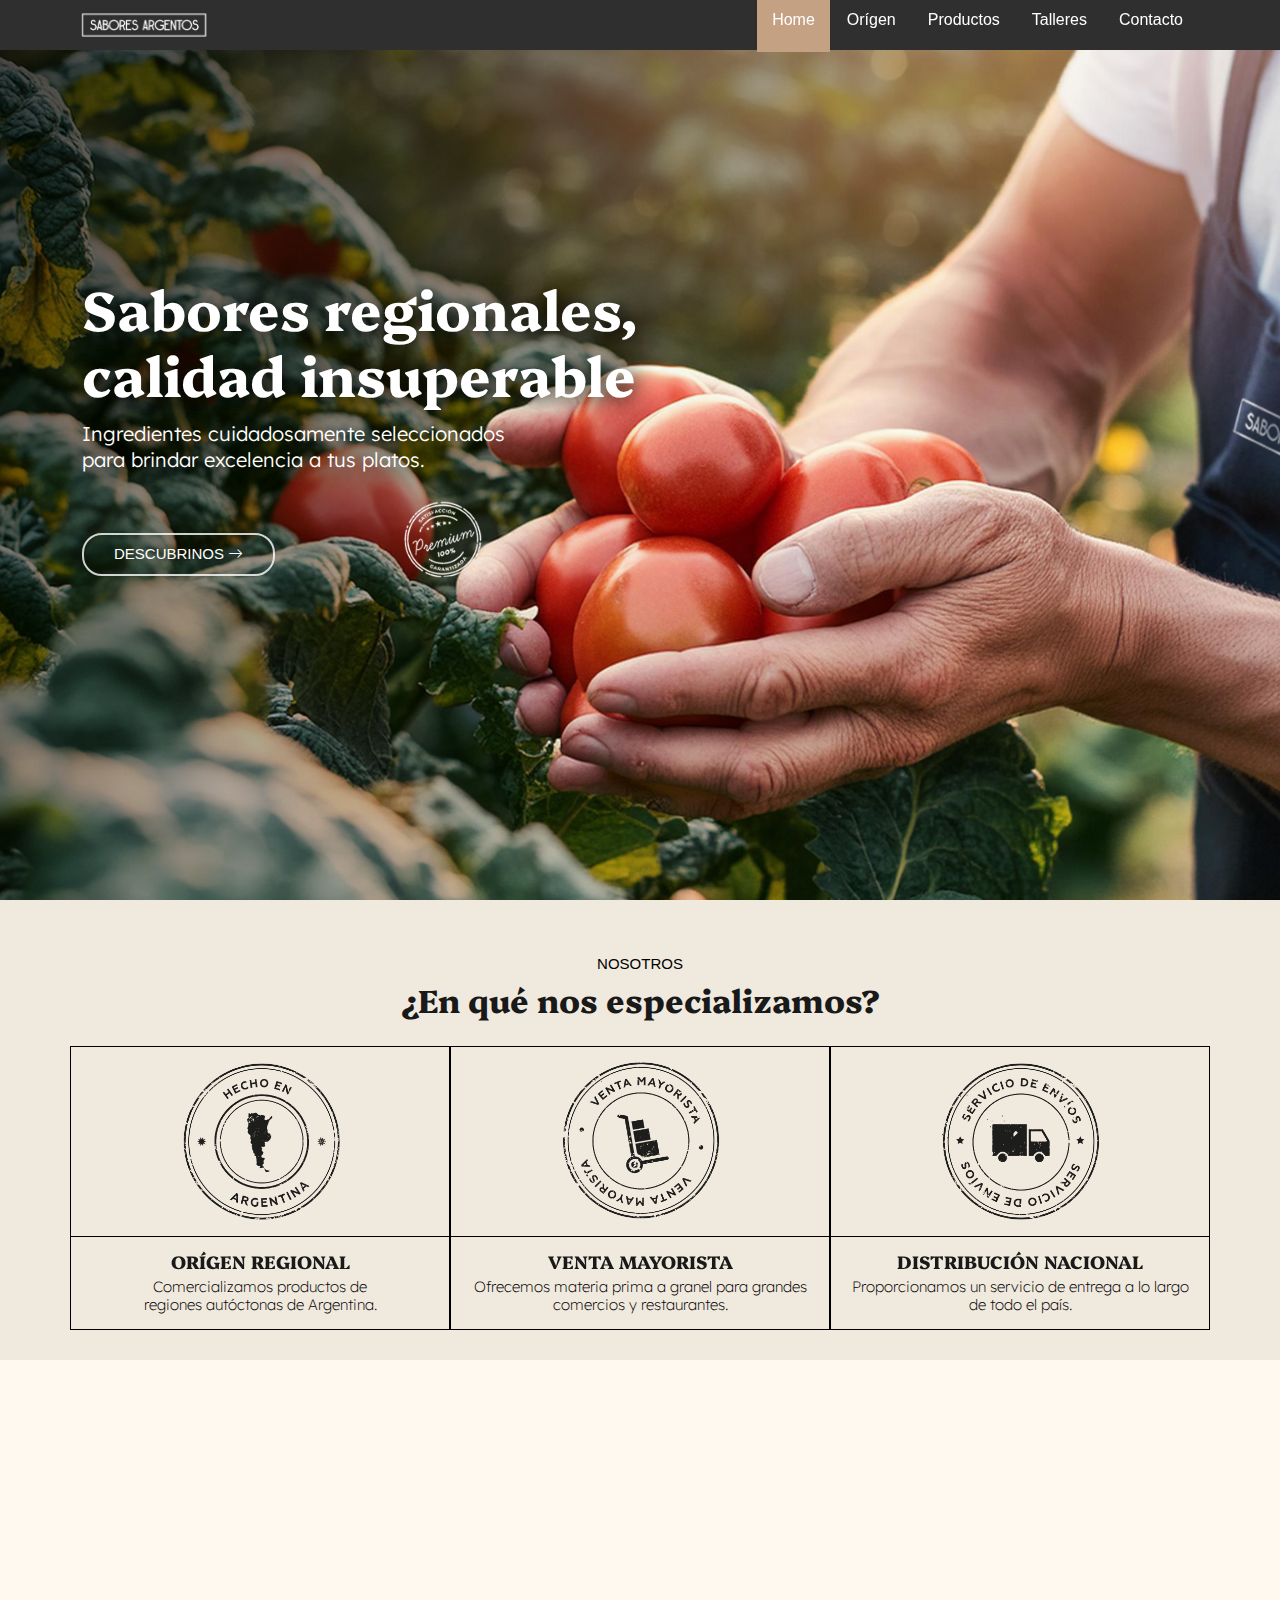
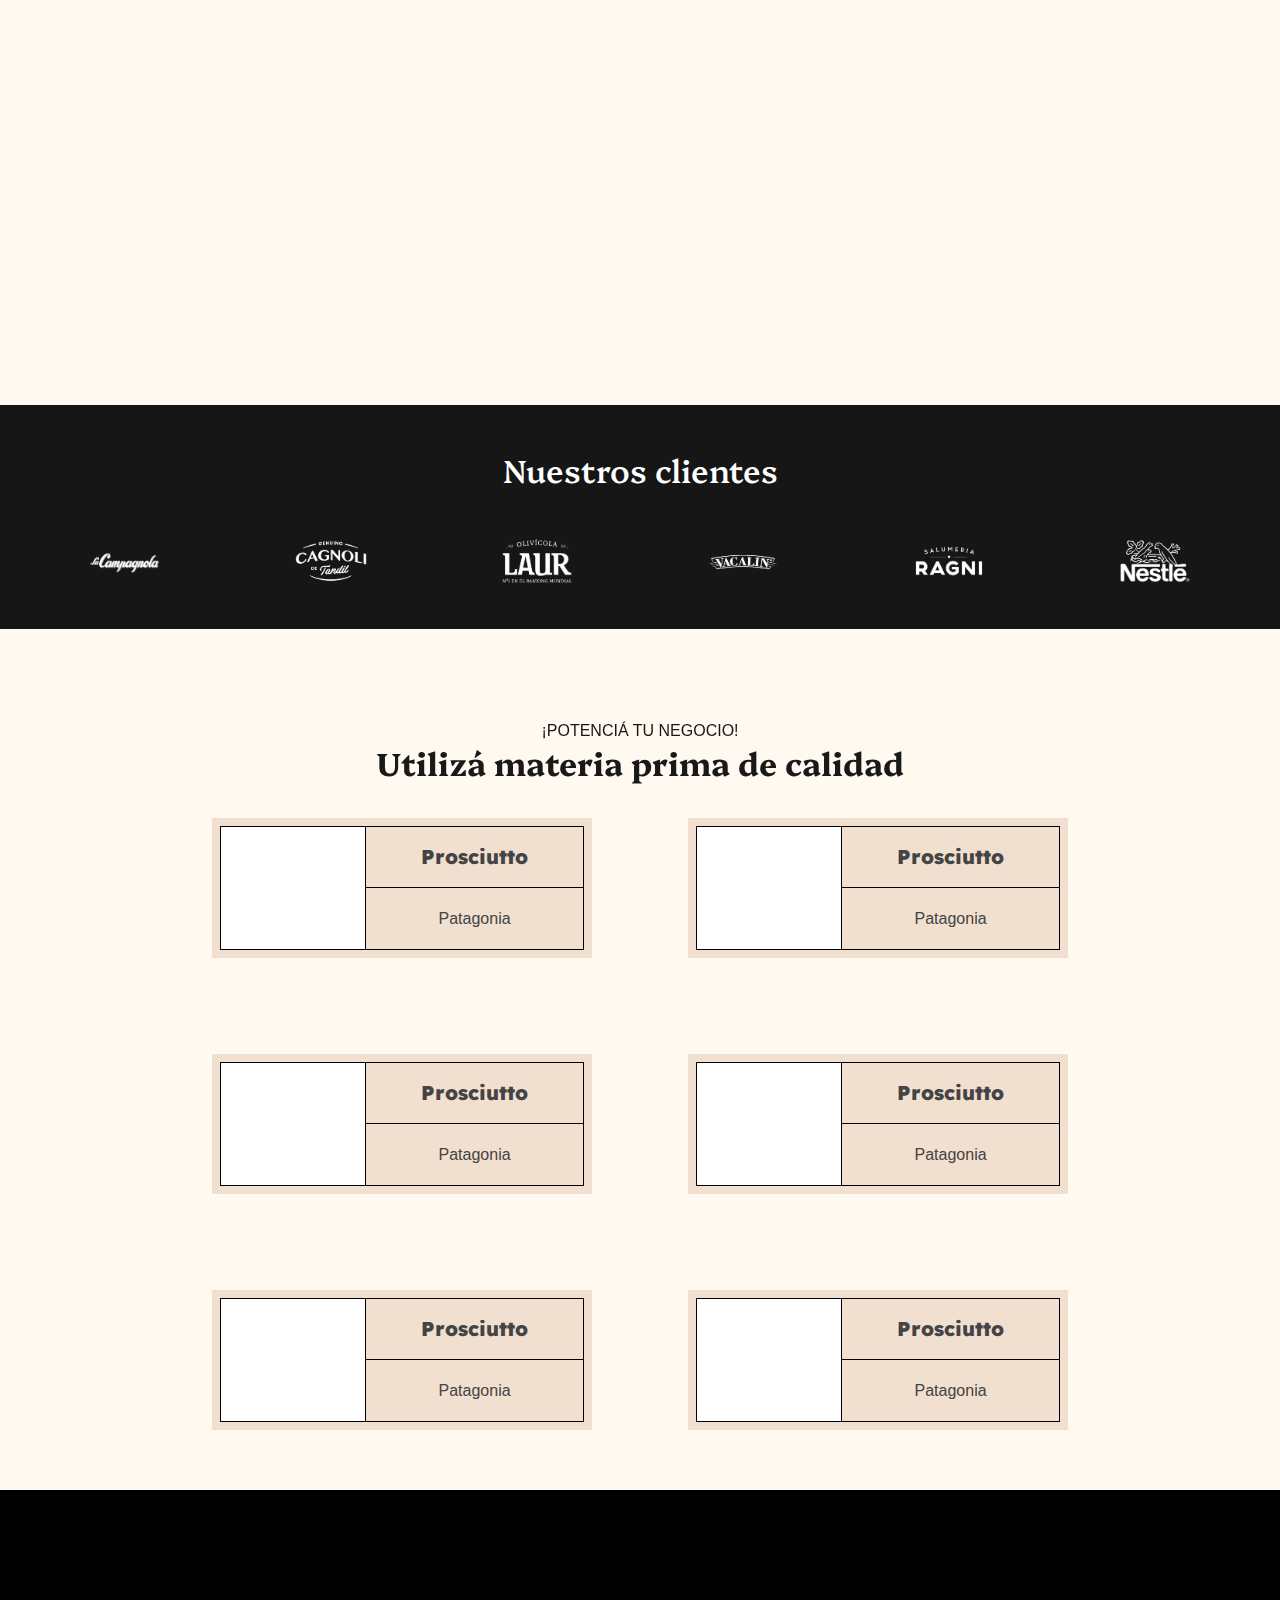
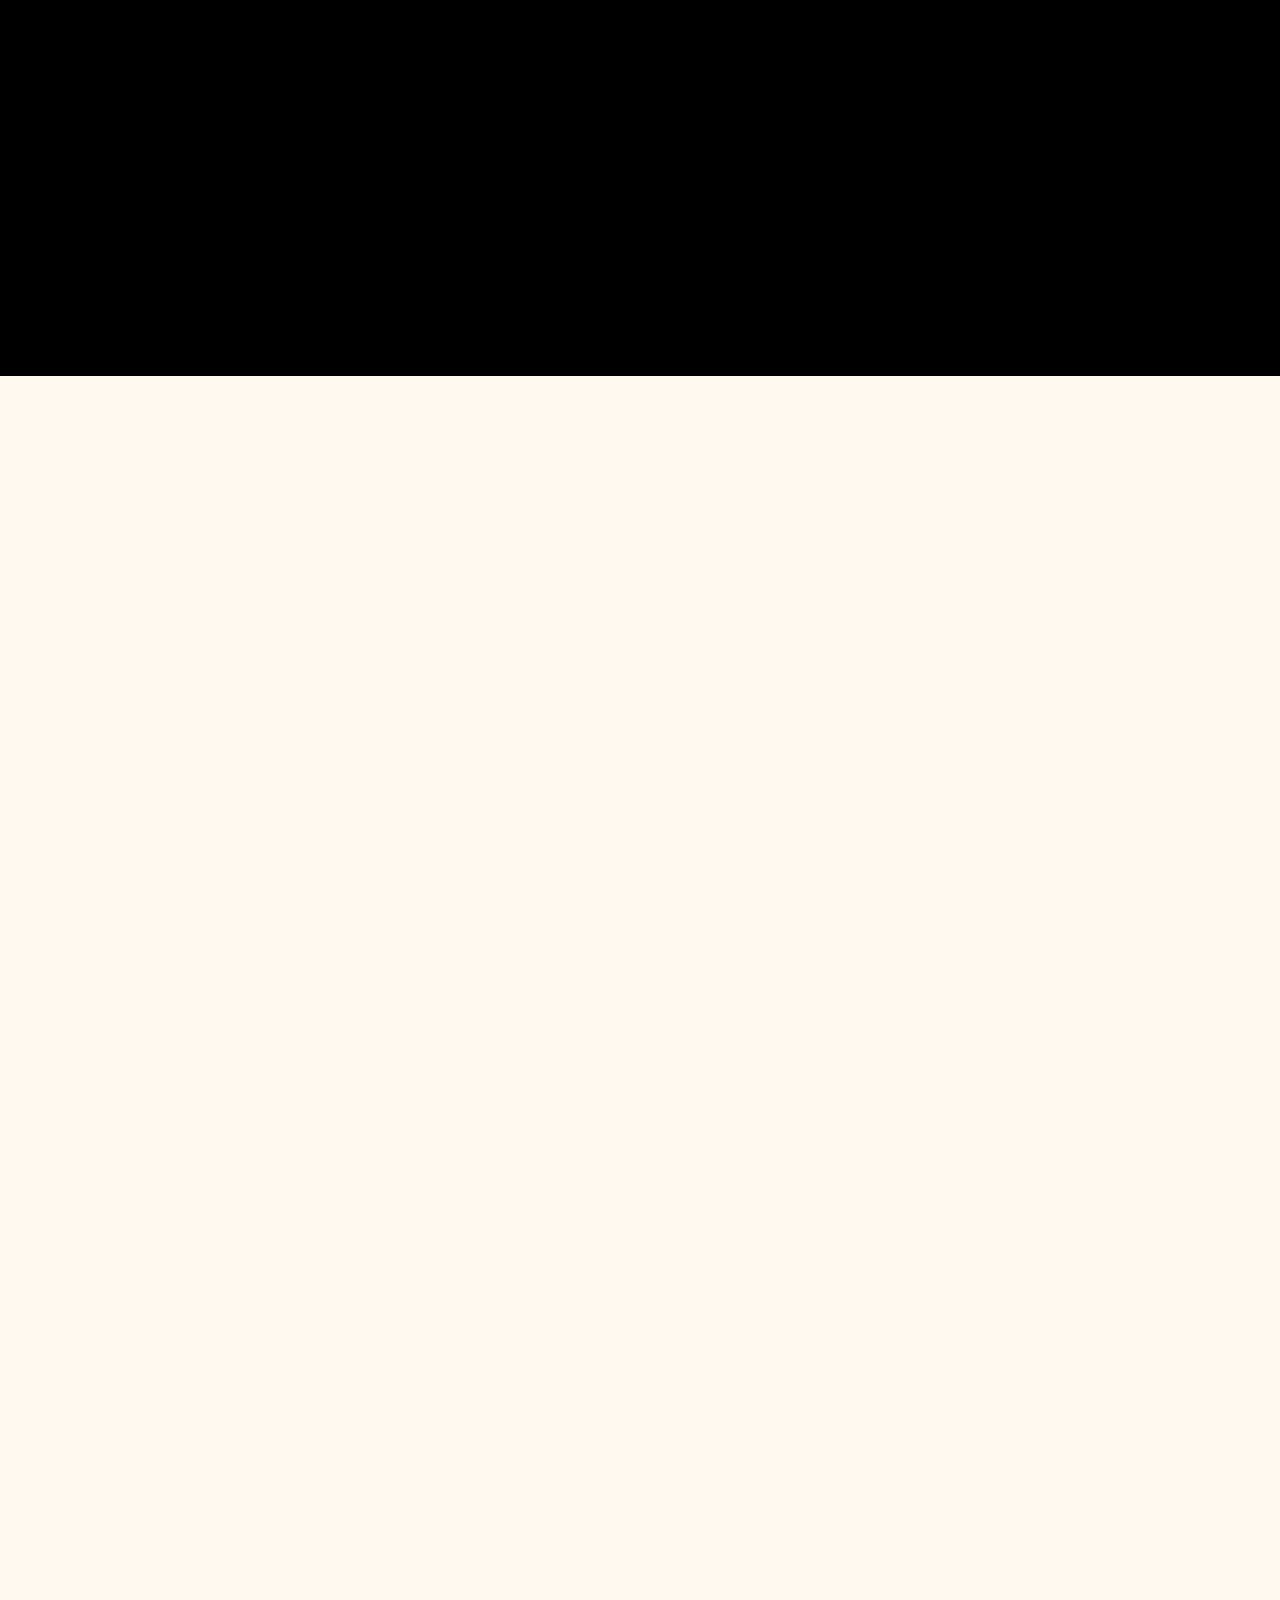
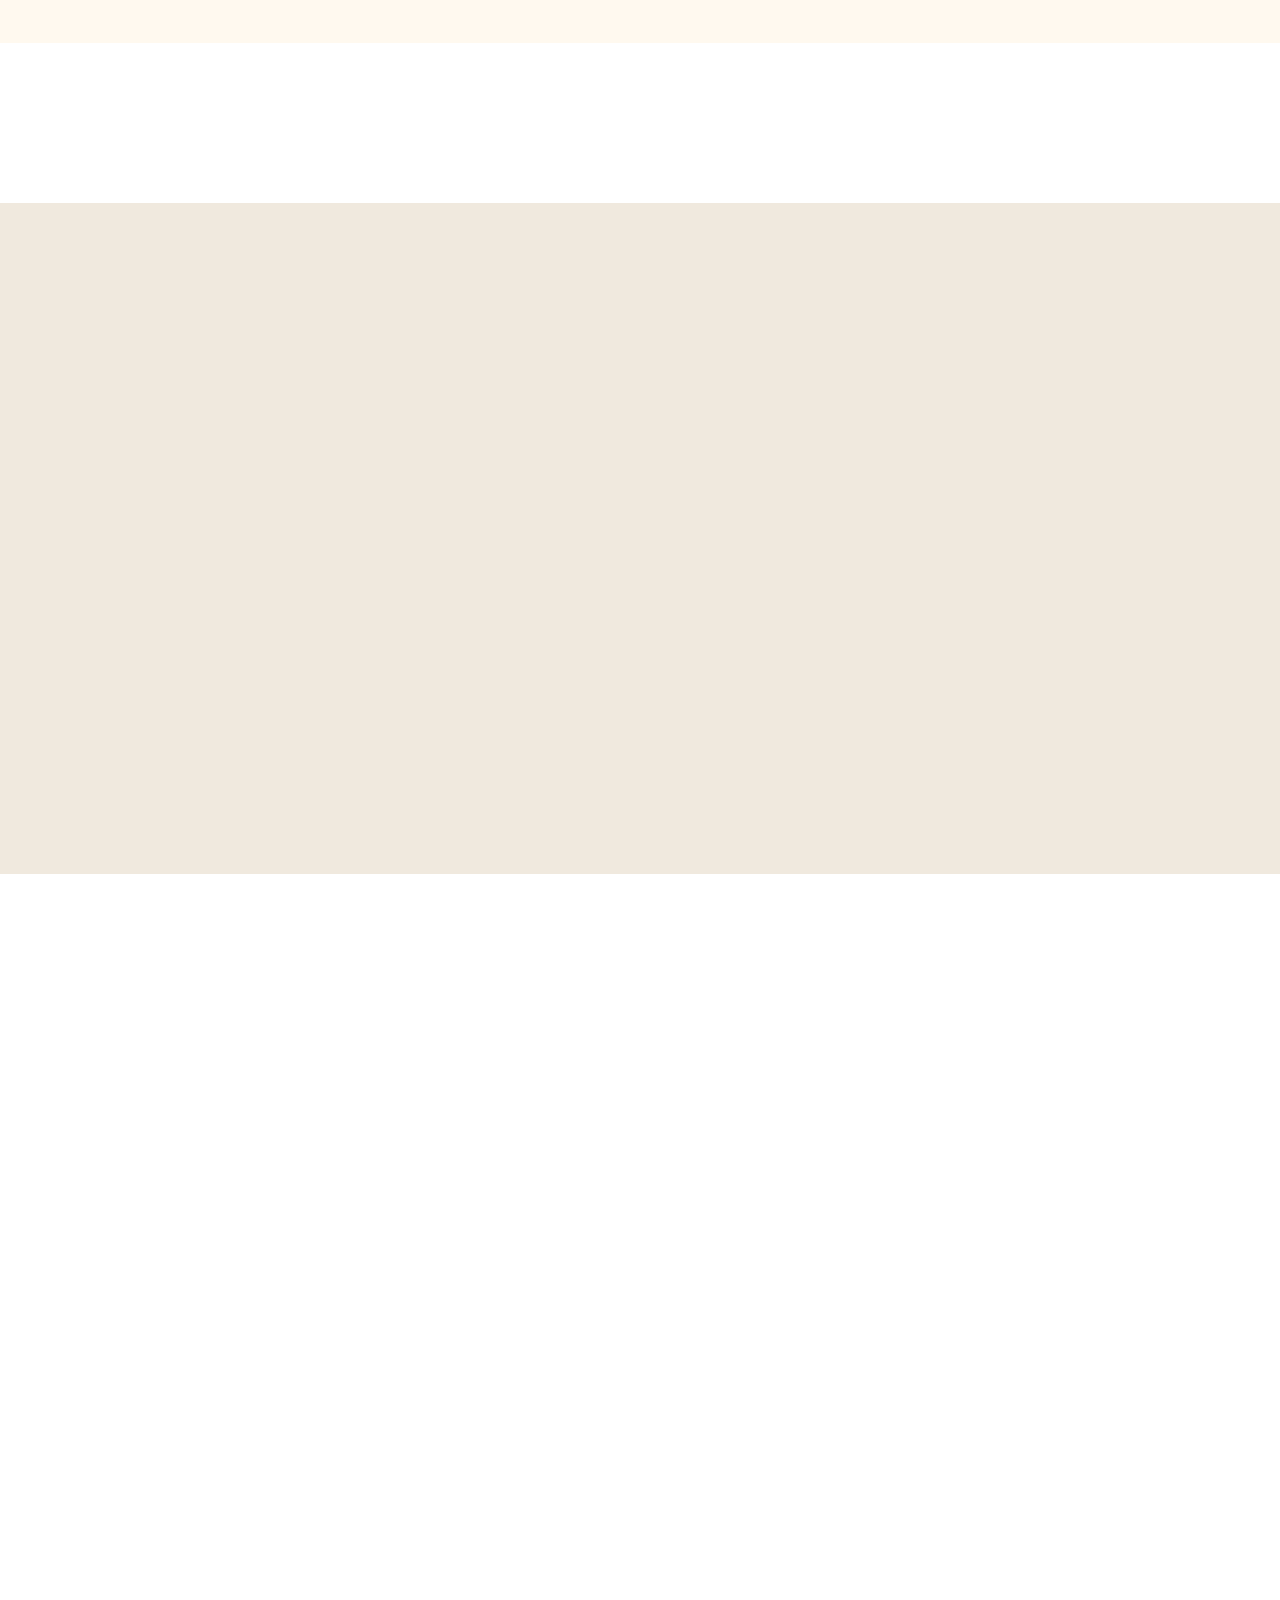
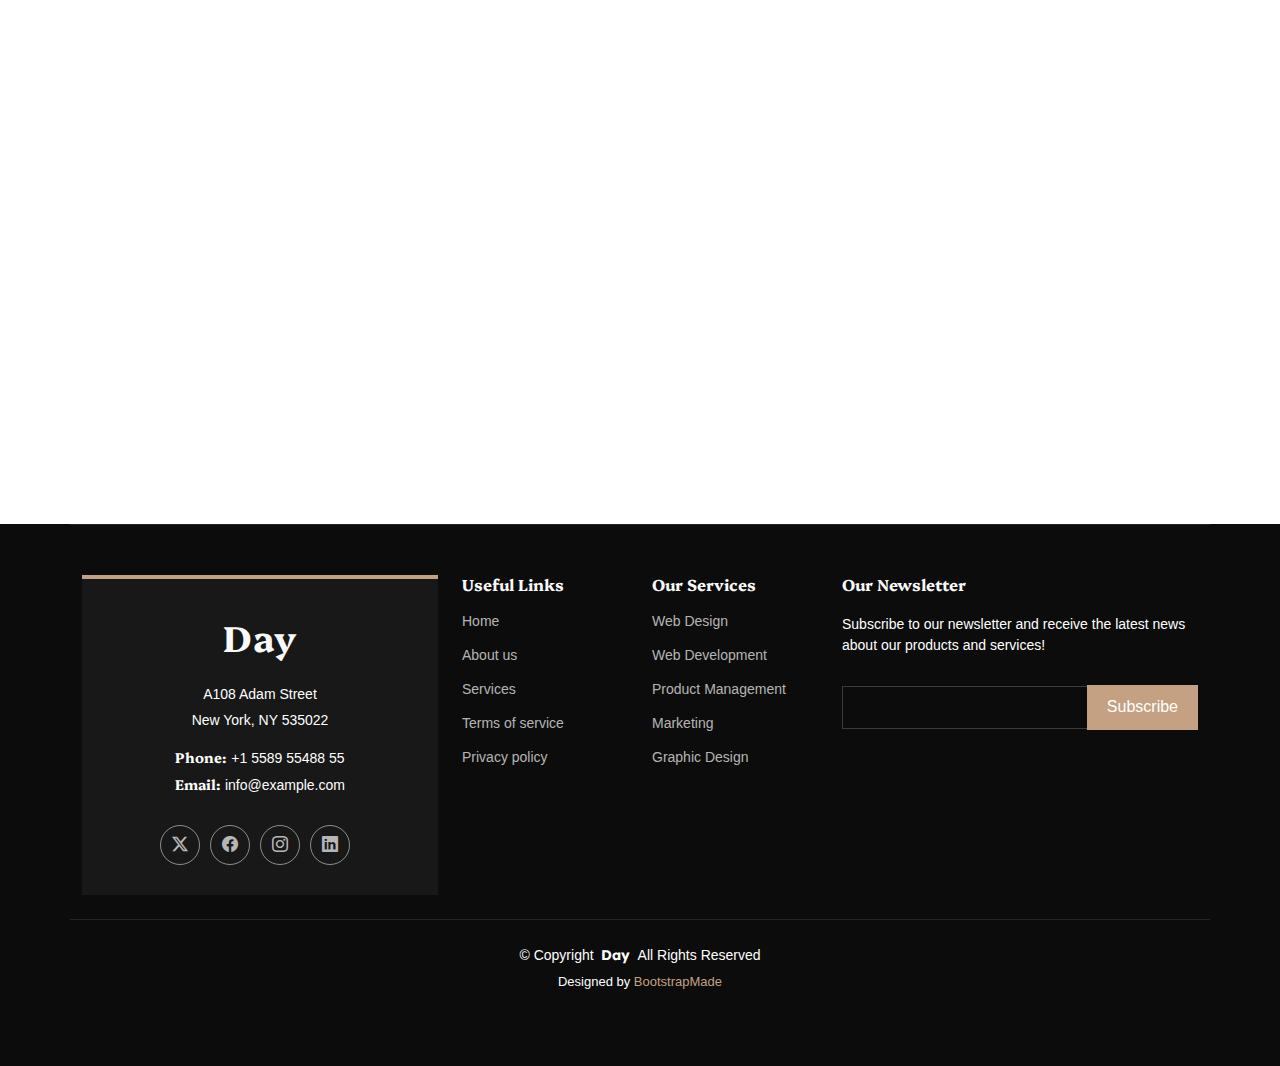
==== commit 13f75ebf: "prueba sabores" ====
--- a/index.html
+++ b/index.html
@@ -109,7 +109,7 @@
     <!-- Hero Section -->
     <section id="hero" class="hero section">
 
-      <img src="assets/img/cami/Home.png" alt="" data-aos="fade-in">
+      <img src="assets/img/cami/Homee.png" alt="" data-aos="fade-in">
       
       <div class="container" data-aos="fade-up" data-aos-delay="100">
         <div class="row justify-content-start">
@@ -119,7 +119,7 @@
               calidad insuperable</h2>
             <p>Ingredientes cuidadosamente seleccionados
               <br>
-              para brindar excelencia a tus platos</p>
+              para brindar excelencia a tus platos.</p>
               <a href="#" class="btn-get-started"><span>Descubrinos         </span><i class="bi bi-arrow-right"></i></a>
           </div>
         </div>
@@ -128,8 +128,62 @@
 
     </section><!-- /Hero Section -->
 
+    <section id="values" class="values">
+
+      <div class="container aos-init aos-animate" data-aos="fade-up">
+  
+        <header class="section-header">
+          <p>NOSOTROS</p>
+          <h3>¿En qué nos especializamos?</h3>
+        </header>
+  
+        <div class="row">
+  
+          <div class="col-lg-4 aos-init aos-animate box-contenedor" data-aos="fade-up" data-aos-delay="200">
+            <div class="box box-borde">
+              <div class="box-imagen">
+                <img src="assets/img/cami/Hecho argentina negro_Sellos.png" class="img-fluid" alt="">
+              </div>
+              <h3>ORÍGEN REGIONAL</h3>
+              <p>Comercializamos productos de
+                <br>regiones autóctonas de Argentina.</p>
+            </div>
+          </div>
+  
+          <div class="col-lg-4 mt-4 mt-lg-0 aos-init aos-animate box-contenedor" data-aos="fade-up" data-aos-delay="400">
+            <div class="box box-borde">
+              <div class="box-imagen">
+                <img src="assets/img/cami/mayorista negro_Sellos.png" class="img-fluid" alt="">
+              </div>
+              <h3>VENTA MAYORISTA</h3>
+              <p>Ofrecemos materia prima a granel para grandes comercios y restaurantes.</p>
+            </div>
+          </div>
+  
+
+
+          <div class="col-lg-4 mt-4 mt-lg-0 aos-init aos-animate box-contenedor" data-aos="fade-up" data-aos-delay="600">
+            <div class="box box-borde">
+              <div class="box-imagen">
+                <img src="assets/img/cami/envios negro_Sellos.png" class="img-fluid" alt="">
+              </div>
+              <h3>DISTRIBUCIÓN NACIONAL</h3>
+              <p>Proporcionamos un servicio de entrega a lo largo de todo el país.</p>
+            </div>
+
+            
+          </div>
+          
+  
+        </div>
+  
+      </div>
+      
+  
+    </section>
+
     <!-- Cards Section -->
-    <section id="cards" class="cards section">
+    <section hidden id="cards" class="cards section">
 
       <div class="container">
 
@@ -199,7 +253,7 @@
         <div class="row gy-4">
 
           <div class="col-lg-6 order-1 order-lg-2" data-aos="fade-up" data-aos-delay="100">
-            <img src="assets/img/cami/especialistas.png" class="img-fluid" alt="">
+            <img src="assets/img/cami/Elegirnos.png" class="img-fluid" alt="">
           </div>
 
           <div class="col-lg-6 order-2 order-lg-1 content" data-aos="fade-up" data-aos-delay="200">
@@ -220,12 +274,14 @@
               <li hidden><i class="bi bi-check-circle"></i> <span>Duis aute irure dolor in reprehenderit in voluptate velit.</span></li>
               <li hidden><i class="bi bi-check-circle"></i> <span>Ullamco laboris nisi ut aliquip ex ea commodo consequat. Duis aute irure dolor in reprehenderit in voluptate trideta storacalaperda mastiro dolore eu fugiat nulla pariatur.</span></li>
             </ul>
-            <a href="#" class="read-more"><span>Saber más</span><i class="bi bi-arrow-right"></i></a>
-          </div>
-
-        </div>
-
-      </div>
+            <a href="#" class="read-more"><span>SABER MÁS</span><i class="bi bi-arrow-right"></i></a>
+          </div>
+
+        </div>
+
+      </div>
+
+
 
     </section><!-- /About Section -->
 
@@ -284,7 +340,7 @@
       <div class="container">
 
           <!-- Título de la sección -->
-          <h2 class="section-title">Grandes marcas que confían en nosotros</h2>
+          <h2 class="section-title">Nuestros clientes</h2>
 
         <div class="swiper init-swiper">
           <script type="application/json" class="swiper-config">
@@ -349,100 +405,122 @@
       <div class="productos-contenedor">
 
         <div class="producto-tarjeta">
-          <img src="assets/img/cami/fiambres.jpg" alt="" class="producto-imagen">
-
-          <div class="linea-vertical"></div>
-          
-          <div class="producto-contenido">
-            <h3 class="producto-titulo">Fiambres</h3>
-            <div class="linea-horizontal"></div>
-            <p class="producto-descripcion">Jamón crudo y cocido
-            <br>
-            Lomito
-            <br>
-            Bondiola
-            </p>
+          <div class="producto-borde">
+
+            <div class="producto-imagen">
+              <img src="assets/img/cami/fiambres.jpg" alt="">
+            </div>
+
+            <div class="producto-contenido">
+              <div class="producto-titulo">Prosciutto</div>
+              
+              <div class="producto-descripcion">
+                <div>
+                  <i class="ri-map-pin-line"> </i>Patagonia
+                </div>
+              </div>
+            </div>
+
           </div>
         </div>
 
         <div class="producto-tarjeta">
-          <img src="assets/img/cami/quesos.jpg" alt="" class="producto-imagen">
-
-          <div class="linea-vertical"></div>
-          
-          <div class="producto-contenido">
-            <h3 class="producto-titulo">Quesos</h3>
-            <div class="linea-horizontal"></div>
-            <p class="producto-descripcion">Parmesano
-              <br>
-              Sardo
-              <br>
-              Camembert</p>
-          </div>
-        </div>
-
-        <div class="productos-contenedor">
-
-          <div class="producto-tarjeta">
-            <img src="assets/img/cami/aceite.jpg" alt="" class="producto-imagen">
-  
-            <div class="linea-vertical"></div>
-            
+          <div class="producto-borde">
+
+            <div class="producto-imagen">
+              <img src="assets/img/cami/quesos.jpg" alt="">
+            </div>
+
             <div class="producto-contenido">
-              <h3 class="producto-titulo">Aceites</h3>
-              <div class="linea-horizontal"></div>
-              <p class="producto-descripcion">Oliva
-                <br>
-                Girasol
-                <br>
-                Almendras</p>
-            </div>
-          </div>
-  
-          <div class="producto-tarjeta">
-            <img src="assets/img/cami/encurtidos1.png" alt="" class="producto-imagen">
-  
-            <div class="linea-vertical"></div>
-            
+              <div class="producto-titulo">Prosciutto</div>
+              
+              <div class="producto-descripcion">
+                <div>
+                  <i class="ri-map-pin-line"> </i>Patagonia
+                </div>
+              </div>
+            </div>
+          </div>
+        </div>
+
+        <div class="producto-tarjeta">
+          <div class="producto-borde">
+
+            <div class="producto-imagen">
+              <img src="assets/img/cami/quesos.jpg" alt="">
+            </div>
+
             <div class="producto-contenido">
-              <h3 class="producto-titulo">Encurtidos</h3>
-              <div class="linea-horizontal"></div>
-              <p class="producto-descripcion">Pepinillos
-                <br>
-                Olivas
-                <br>
-                Morrones</p>
-            </div>
-          </div>
-
-          <div class="productos-contenedor">
-
-            <div class="producto-tarjeta">
-              <img src="assets/img/cami/fiambres.jpg" alt="" class="producto-imagen">
-    
-              <div class="linea-vertical"></div>
+              <div class="producto-titulo">Prosciutto</div>
               
-              <div class="producto-contenido">
-                <h3 class="producto-titulo">Dulces</h3>
-                <div class="linea-horizontal"></div>
-                <p class="producto-descripcion">Jamóm - Salame</p>
-              </div>
-            </div>
-    
-            <div class="producto-tarjeta">
-              <img src="assets/img/cami/quesos.jpg" alt="" class="producto-imagen">
-    
-              <div class="linea-vertical"></div>
+              <div class="producto-descripcion">
+                <div>
+                  <i class="ri-map-pin-line"> </i>Patagonia
+                </div>
+              </div>
+            </div>
+          </div>
+        </div>
+
+        <div class="producto-tarjeta">
+          <div class="producto-borde">
+
+            <div class="producto-imagen">
+              <img src="assets/img/cami/quesos.jpg" alt="">
+            </div>
+
+            <div class="producto-contenido">
+              <div class="producto-titulo">Prosciutto</div>
               
-              <div class="producto-contenido">
-                <h3 class="producto-titulo">Vinos</h3>
-                <div class="linea-horizontal"></div>
-                <p class="producto-descripcion">Quesos</p>
-              </div>
+              <div class="producto-descripcion">
+                <div>
+                  <i class="ri-map-pin-line"> </i>Patagonia
+                </div>
+              </div>
+            </div>
+          </div>
+        </div>
+
+        <div class="producto-tarjeta">
+          <div class="producto-borde">
+
+            <div class="producto-imagen">
+              <img src="assets/img/cami/quesos.jpg" alt="">
+            </div>
+
+            <div class="producto-contenido">
+              <div class="producto-titulo">Prosciutto</div>
               
-            </div>
+              <div class="producto-descripcion">
+                <div>
+                  <i class="ri-map-pin-line"> </i>Patagonia
+                </div>
+              </div>
+            </div>
+          </div>
+        </div>
+
+        <div class="producto-tarjeta">
+          <div class="producto-borde">
+
+            <div class="producto-imagen">
+              <img src="assets/img/cami/quesos.jpg" alt="">
+            </div>
+
+            <div class="producto-contenido">
+              <div class="producto-titulo">Prosciutto</div>
+              
+              <div class="producto-descripcion">
+                <div>
+                  <i class="ri-map-pin-line"> </i>Patagonia
+                </div>
+              </div>
+            </div>
+          </div>
+        </div>
         
       </div><!-- End productos-contenedor -->
+      
 
 </section><!-- /Services Section -->
 
@@ -457,7 +535,7 @@
         <div class="row justify-content-center" data-aos="zoom-in" data-aos-delay="100">
           <div class="col-xl-10">
             <div class="text-center">
-              <h3>Perfeccioná tus platos</h3>
+              <h3>Perfeccioná tu técnica</h3>
               <p>Volvete un experto en la gastronomía regional
                 <br>
                 argentina con nuestros talleres exclusivos.</p>
@@ -472,6 +550,10 @@
         <!-- SECCION CURSOS -->
         <section id="pricing" class="pricing section">
     
+          <!-- ESTA SECCION ESTA SUPERPUESTA CON LA ANTERIOR
+               ASI QUE VOY A AGREGAR UN DIV PARA EL FONDO -->
+          <div class="pricing-fondo"></div>
+
           <div class="cursos-container">
     
    
@@ -483,6 +565,9 @@
                     </div>
                     
                     <div class="curso-titulo">Taller Panes del Litoral</div>
+                    <div class="curso-info">Lorem ipsum dolor sit amet,
+                        <br>
+                        consectetuer adipiscing elit.</div>
                     <div class="curso-detalles">
                       <p class="curso-duracion">
                         <i class="ri-time-line"> </i>3 semanas
@@ -492,25 +577,40 @@
                       </p>
                     </div>
                   </div>
+                  <div class="curso-botonera">
+                    <button class="curso-boton">VER DETALLE</button>
+                  </div>
                 </div>
               </div>
     
               <div class="" data-aos="zoom-in" data-aos-delay="100">
                 <div class="curso-contenedor">
                   <div class="curso-borde">
+                    <div class="curso-sello">
+                      <img src="assets/img/cami/Certificacion.png" alt="">
+                    </div>
                     <div class="curso-imagen">
-                      <img src="assets/img/cami/taller gran gaucho.png" alt="">
+                      <img src="assets/img/cami/gaucho 2.jpg" alt="">
                     </div>
                     
                     <div class="curso-titulo">Taller Gran Gaucho</div>
+                    <div class="curso-info">Lorem ipsum dolor sit amet,
+                      <br>
+                      consectetuer adipiscing elit.
+                    </div>
                     <div class="curso-detalles">
-                      <p class="curso-duracion">
-                        <i class="ri-time-line"> </i>8 semanas
-                      </p>
-                      <p class="curso-precio">
-                        <i class="ri-price-tag-3-line"> </i>$ 90.000
-                      </p>
+                      <div class="curso-detalles">
+                        <p class="curso-duracion">
+                          <i class="ri-time-line"> </i>8 semanas
+                        </p>
+                        <p class="curso-precio">
+                          <i class="ri-price-tag-3-line"> </i>$ 90.000
+                        </p>
+                      </div>
                     </div>
+                  </div>
+                  <div class="curso-botonera">
+                    <button class="curso-boton">VER DETALLE</button>
                   </div>
                 </div>
               </div>
@@ -519,23 +619,35 @@
                 <div class="curso-contenedor">
                   <div class="curso-borde">
                     <div class="curso-imagen">
-                      <img src="assets/img/cami/taller pampa dulce.png" alt="">
+                      <img src="assets/img/cami/taller dulce1.jpg" alt="">
                     </div>
   
                     <div class="curso-titulo">Taller Pampa Dulce</div>
+                    <div class="curso-info">Lorem ipsum dolor sit amet,
+                      <br>
+                      consectetuer adipiscing elit.
+                    </div>
                     <div class="curso-detalles">
-                      <p class="curso-duracion">
-                        <i class="ri-time-line"> </i>5 semanas
-                      </p>
-                      <p class="curso-precio">
-                        <i class="ri-price-tag-3-line"> </i>$ 50.000
-                      </p>
+                      <div class="curso-detalles">
+                        <p class="curso-duracion">
+                          <i class="ri-time-line"> </i>5 semanas
+                        </p>
+                        <p class="curso-precio">
+                          <i class="ri-price-tag-3-line"> </i>$ 50.000
+                        </p>
+                      </div>
                     </div>
                   </div>
+                  <div class="curso-botonera">
+                    <button class="curso-boton">VER DETALLE</button>
+                  </div>
                 </div>
               </div>
                   
-          </div>
+          
+              
+          </div>
+
     
         </section><!-- /Pricing Section -->
     
@@ -557,7 +669,7 @@
 
       <div class="col-lg-4 col-md-6 d-flex" data-aos="fade-up" data-aos-delay="100">
         <div class="member">
-          <img src="assets/img/team/team-1.jpg" class="img-fluid" alt="">
+          <img src="assets/img/cami/chef1.png" class="img-fluid" alt="">
           <div class="member-content">
             <h4>Christian Petersen</h4>
             <span>Chef Gastronómico</span>
@@ -573,7 +685,7 @@
 
       <div class="col-lg-4 col-md-6 d-flex" data-aos="fade-up" data-aos-delay="200">
         <div class="member">
-          <img src="assets/img/team/team-2.jpg" class="img-fluid" alt="">
+          <img src="assets/img/cami/chef2.png" class="img-fluid" alt="">
           <div class="member-content">
             <h4>Felicitas Pizarro</h4>
             <span>Maestra Pastelera</span>
@@ -589,7 +701,7 @@
 
       <div class="col-lg-4 col-md-6 d-flex" data-aos="fade-up" data-aos-delay="300">
         <div class="member">
-          <img src="assets/img/team/team-3.jpg" class="img-fluid" alt="">
+          <img src="assets/img/cami/chef3.png" class="img-fluid" alt="">
           <div class="member-content">
             <h4>Ariel Rodríguez</h4>
             <span>Chef experto en Panificados</span>
@@ -609,24 +721,130 @@
 
 </section><!-- /Team Section -->
 
-<section id="call-to-action" class="call-to-action section">
-
-  <img src="assets/img/cami/cursos.png" alt="">
-
-  <div class="container">
-    <div class="row justify-content-center" data-aos="zoom-in" data-aos-delay="100">
-      <div class="col-xl-10">
-        <div class="text-center">
-          <h3>Testimonios</h3>
-          <p>Acá va una caja contenedora con los testimonios en forma de carrusel y una imagen de los cursos de fondo</p>
-          <a hidden class="cta-btn" href="#">Call To Action</a>
-        </div>
-      </div>
+<section id="testimonials" class="testimonials section">
+
+  <!-- Section Title -->
+  <div class="container section-title" data-aos="fade-up">
+    <h2>Testimonios</h2>
+    <hidden p>Testimonios<br></p>
+  </div><!-- End Section Title -->
+
+  <div class="container" data-aos="fade-up" data-aos-delay="100">
+
+    <div class="swiper init-swiper">
+      <script type="application/json" class="swiper-config">
+        {
+          "loop": true,
+          "speed": 600,
+          "autoplay": {
+            "delay": 5000
+          },
+          "slidesPerView": "auto",
+          "pagination": {
+            "el": ".swiper-pagination",
+            "type": "bullets",
+            "clickable": true
+          },
+          "breakpoints": {
+            "320": {
+              "slidesPerView": 1,
+              "spaceBetween": 40
+            },
+            "1200": {
+              "slidesPerView": 3,
+              "spaceBetween": 1
+            }
+          }
+        }
+      </script>
+      <div class="swiper-wrapper">
+
+        <div class="swiper-slide">
+          <div class="testimonial-item">
+            <div class="stars">
+              <img src="imagenesnuevasnikk/estrella-02.png" alt="Estrella" class="estrella-img">
+            </div>
+            <p>
+              El taller fue una experiencia inspiradora. Aprendí a crear prendas hermosas de manera sostenible. Recomiendo este taller a todos los amantes de la moda consciente.
+            </p>
+            <div class="profile mt-auto">
+              <img src="imagenesnuevasnikk/testimonial.png" class="testimonial-img" alt="">
+              <h3>Clara Gómez</h3>
+              <h4>@Claragomezz</h4>
+            </div>
+          </div>
+        </div><!-- End testimonial item -->
+
+        <div class="swiper-slide">
+          <div class="testimonial-item">
+            <div class="stars">
+              <img src="imagenesnuevasnikk/estrella-02.png" alt="Estrella" class="estrella-img">
+            </div>
+            <p>
+              El curso de moda sustentable fue una revelación para mí. Me abrió los ojos sobre el impacto ambiental de la industria textil y me enseñó técnicas para reducirlo. ¡Definitivamente ha cambiado mi forma de ver la moda!
+            </p>
+            <div class="profile mt-auto">
+              <img src="imagenesnuevasnikk/testimonial2.png" class="testimonial-img" alt="">
+              <h3>Sara Clavejo</h3>
+              <h4>@Saraclavejo</h4>
+            </div>
+          </div>
+        </div><!-- End testimonial item -->
+
+        <div class="swiper-slide">
+          <div class="testimonial-item">
+            <div class="stars">
+              <img src="imagenesnuevasnikk/estrella-02.png" alt="Estrella" class="estrella-img">
+            </div>
+            <p>
+              Participar en el curso de moda sustentable fue una experiencia educativa y emocionante. Aprendí no solo técnicas avanzadas de diseño, sino también la importancia de la trazabilidad y el comercio justo en la industria textil.
+            </p>
+            <div class="profile mt-auto">
+              <img src="imagenesnuevasnikk/testimonial3.png" class="testimonial-img" alt="">
+              <h3>Camila Herrera</h3>
+              <h4>@camiiherrera</h4>
+            </div>
+          </div>
+        </div><!-- End testimonial item -->
+
+        <div class="swiper-slide">
+          <div class="testimonial-item">
+            <div class="stars">
+              <img src="imagenesnuevasnikk/estrella-02.png" alt="Estrella" class="estrella-img">
+            </div>
+            <p>
+              Asistir al curso de moda consciente fue transformador para mí. Aprendí a valorar cada fibra y cada detalle de mis creaciones, eligiendo materiales eco-friendly y métodos de producción éticos.
+            </p>
+            <div class="profile mt-auto">
+              <img src="imagenesnuevasnikk/testimonial4.png" class="testimonial-img" alt="">
+              <h3>Mateo Sanchez</h3>
+              <h4>@Mateosanchez</h4>
+            </div>
+          </div>
+        </div><!-- End testimonial item -->
+
+        <div class="swiper-slide">
+          <div class="testimonial-item">
+            <div class="stars">
+              <img src="imagenesnuevasnikk/estrella-02.png" alt="Estrella" class="estrella-img">
+            </div>
+            <p>
+              El taller de moda sostenible superó mis expectativas. Aprendí a valorar el proceso de creación de prendas desde una perspectiva más ética y sostenible. Recomiendo este curso a cualquier persona interesada en la moda consciente y responsable
+            <div class="profile mt-auto">
+              <img src="imagenesnuevasnikk/testimonial5.png" class="testimonial-img" alt="">
+              <h3>Valentin Torres</h3>
+              <h4>@Valentorres</h4>
+            </div>
+          </div>
+        </div><!-- End testimonial item -->
+
+      </div>
+      <div class="swiper-pagination"></div>
     </div>
+
   </div>
 
-</section><!-- /Call To Action Section -->
-
+</section><!-- /Testimonials Section -->
 
     <!-- Portfolio Section -->
     <section id="portfolio" class="portfolio section">
@@ -634,7 +852,7 @@
       <!-- Section Title -->
       <div class="container section-title" data-aos="fade-up">
         
-        <h2>Galería</h2>
+        <h2>Recetas</h2>
         <p>Seguinos en nuestras redes sociales para enterarte las novedades antes que nadie</p>
       </div><!-- End Section Title -->
 
@@ -652,76 +870,76 @@
           <div class="row gy-4 isotope-container" data-aos="fade-up" data-aos-delay="200">
 
             <div class="col-lg-4 col-md-6 portfolio-item isotope-item filter-app">
-              <img src="assets/img/masonry-portfolio/masonry-portfolio-1.jpg" class="img-fluid" alt="">
+              <img src="assets/img/cami/encurtidos1.png" class="img-fluid" alt="">
               <div class="portfolio-info">
                 <h4>App 1</h4>
                 <p>Lorem ipsum, dolor sit</p>
-                <a href="assets/img/masonry-portfolio/masonry-portfolio-1.jpg" title="App 1" data-gallery="portfolio-gallery-app" class="glightbox preview-link"><i class="bi bi-zoom-in"></i></a>
+                <a href="assets/img/cami/encurtidos1.png" title="App 1" data-gallery="portfolio-gallery-app" class="glightbox preview-link"><i class="bi bi-zoom-in"></i></a>
                 <a href="portfolio-details.html" title="More Details" class="details-link"><i class="bi bi-link-45deg"></i></a>
               </div>
             </div><!-- End Portfolio Item -->
 
             <div class="col-lg-4 col-md-6 portfolio-item isotope-item filter-product">
-              <img src="assets/img/masonry-portfolio/masonry-portfolio-2.jpg" class="img-fluid" alt="">
+              <img src="assets/img/cami/encurtidos1.png" class="img-fluid" alt="">
               <div class="portfolio-info">
                 <h4>Product 1</h4>
                 <p>Lorem ipsum, dolor sit</p>
-                <a href="assets/img/masonry-portfolio/masonry-portfolio-2.jpg" title="Product 1" data-gallery="portfolio-gallery-product" class="glightbox preview-link"><i class="bi bi-zoom-in"></i></a>
+                <a href="assets/img/cami/encurtidos1.png" title="Product 1" data-gallery="portfolio-gallery-product" class="glightbox preview-link"><i class="bi bi-zoom-in"></i></a>
                 <a href="portfolio-details.html" title="More Details" class="details-link"><i class="bi bi-link-45deg"></i></a>
               </div>
             </div><!-- End Portfolio Item -->
 
             <div class="col-lg-4 col-md-6 portfolio-item isotope-item filter-branding">
-              <img src="assets/img/masonry-portfolio/masonry-portfolio-3.jpg" class="img-fluid" alt="">
+              <img src="assets/img/cami/encurtidos1.png" class="img-fluid" alt="">
               <div class="portfolio-info">
                 <h4>Branding 1</h4>
                 <p>Lorem ipsum, dolor sit</p>
-                <a href="assets/img/masonry-portfolio/masonry-portfolio-3.jpg" title="Branding 1" data-gallery="portfolio-gallery-branding" class="glightbox preview-link"><i class="bi bi-zoom-in"></i></a>
+                <a href="assets/img/cami/encurtidos1.png" title="Branding 1" data-gallery="portfolio-gallery-branding" class="glightbox preview-link"><i class="bi bi-zoom-in"></i></a>
                 <a href="portfolio-details.html" title="More Details" class="details-link"><i class="bi bi-link-45deg"></i></a>
               </div>
             </div><!-- End Portfolio Item -->
 
             <div class="col-lg-4 col-md-6 portfolio-item isotope-item filter-app">
-              <img src="assets/img/masonry-portfolio/masonry-portfolio-4.jpg" class="img-fluid" alt="">
+              <img src="assets/img/cami/encurtidos1.png" class="img-fluid" alt="">
               <div class="portfolio-info">
                 <h4>App 2</h4>
                 <p>Lorem ipsum, dolor sit</p>
-                <a href="assets/img/masonry-portfolio/masonry-portfolio-4.jpg" title="App 2" data-gallery="portfolio-gallery-app" class="glightbox preview-link"><i class="bi bi-zoom-in"></i></a>
+                <a href="assets/img/cami/encurtidos1.png" title="App 2" data-gallery="portfolio-gallery-app" class="glightbox preview-link"><i class="bi bi-zoom-in"></i></a>
                 <a href="portfolio-details.html" title="More Details" class="details-link"><i class="bi bi-link-45deg"></i></a>
               </div>
             </div><!-- End Portfolio Item -->
 
             <div class="col-lg-4 col-md-6 portfolio-item isotope-item filter-product">
-              <img src="assets/img/masonry-portfolio/masonry-portfolio-5.jpg" class="img-fluid" alt="">
+              <img src="assets/img/cami/encurtidos1.png" class="img-fluid" alt="">
               <div class="portfolio-info">
                 <h4>Product 2</h4>
                 <p>Lorem ipsum, dolor sit</p>
-                <a href="assets/img/masonry-portfolio/masonry-portfolio-5.jpg" title="Product 2" data-gallery="portfolio-gallery-product" class="glightbox preview-link"><i class="bi bi-zoom-in"></i></a>
+                <a href="assets/img/cami/encurtidos1.png" title="Product 2" data-gallery="portfolio-gallery-product" class="glightbox preview-link"><i class="bi bi-zoom-in"></i></a>
                 <a href="portfolio-details.html" title="More Details" class="details-link"><i class="bi bi-link-45deg"></i></a>
               </div>
             </div><!-- End Portfolio Item -->
 
             <div class="col-lg-4 col-md-6 portfolio-item isotope-item filter-branding">
-              <img src="assets/img/masonry-portfolio/masonry-portfolio-6.jpg" class="img-fluid" alt="">
+              <img src="assets/img/cami/encurtidos1.png" class="img-fluid" alt="">
               <div class="portfolio-info">
                 <h4>Branding 2</h4>
                 <p>Lorem ipsum, dolor sit</p>
-                <a href="assets/img/masonry-portfolio/masonry-portfolio-6.jpg" title="Branding 2" data-gallery="portfolio-gallery-branding" class="glightbox preview-link"><i class="bi bi-zoom-in"></i></a>
+                <a href="assets/img/cami/encurtidos1.png" title="Branding 2" data-gallery="portfolio-gallery-branding" class="glightbox preview-link"><i class="bi bi-zoom-in"></i></a>
                 <a href="portfolio-details.html" title="More Details" class="details-link"><i class="bi bi-link-45deg"></i></a>
               </div>
             </div><!-- End Portfolio Item -->
 
             <div class="col-lg-4 col-md-6 portfolio-item isotope-item filter-app">
-              <img src="assets/img/masonry-portfolio/masonry-portfolio-7.jpg" class="img-fluid" alt="">
+              <img src="assets/img/cami/encurtidos1.pngg" class="img-fluid" alt="">
               <div class="portfolio-info">
                 <h4>App 3</h4>
                 <p>Lorem ipsum, dolor sit</p>
-                <a href="assets/img/masonry-portfolio/masonry-portfolio-7.jpg" title="App 3" data-gallery="portfolio-gallery-app" class="glightbox preview-link"><i class="bi bi-zoom-in"></i></a>
+                <a href="assets/img/cami/encurtidos1.pngg" title="App 3" data-gallery="portfolio-gallery-app" class="glightbox preview-link"><i class="bi bi-zoom-in"></i></a>
                 <a href="portfolio-details.html" title="More Details" class="details-link"><i class="bi bi-link-45deg"></i></a>
               </div>
             </div><!-- End Portfolio Item -->
 
-            <div class="col-lg-4 col-md-6 portfolio-item isotope-item filter-product">
+            <div hidden class="col-lg-4 col-md-6 portfolio-item isotope-item filter-product">
               <img src="assets/img/masonry-portfolio/masonry-portfolio-8.jpg" class="img-fluid" alt="">
               <div class="portfolio-info">
                 <h4>Product 3</h4>
@@ -731,7 +949,7 @@
               </div>
             </div><!-- End Portfolio Item -->
 
-            <div class="col-lg-4 col-md-6 portfolio-item isotope-item filter-branding">
+            <div hidden class="col-lg-4 col-md-6 portfolio-item isotope-item filter-branding">
               <img src="assets/img/masonry-portfolio/masonry-portfolio-9.jpg" class="img-fluid" alt="">
               <div class="portfolio-info">
                 <h4>Branding 3</h4>
@@ -900,7 +1118,7 @@
         <h2>Contactanos</h2>
       </div><!-- End Section Title -->
 
-      <div class="container" data-aos="fade-up" data-aos-delay="100">
+      <div class="container" data-aos="fade-up" data-aos-delay="20">
 
         <div class="row gy-4">
 
--- a/assets/css/main.css
+++ b/assets/css/main.css
@@ -111,73 +111,50 @@
 }
 
 .producto-tarjeta {
-  /* Usamos position:relative
-  Ese valor hace que funcione de forma normal (no cambia nada)
-  pero es necesario para que los elementos que esten adentro 
-  puedan usar absolute y quedarse dentro de este contenido.
-  Si no usamos el relative, esos elementos van a moverse al
-  contenido de la pagina, no al de la etiqueta padre. */
+  background: #f1dfd0;
+  height: 140px;
+  width: 380px;
+}
+.producto-tarjeta .producto-borde {
+  margin: .5rem;
+  border: 1px solid black;
   display: flex;
-  position: relative;
-  margin-right: 3rem; /* Espacio horizontal entre productos */
-}
-.producto-tarjeta .producto-imagen {
-  /* Aca usamos absolute para que no interfiera en el alineado
-  y luego ajustamos la posicion con el margin-top. La posicion
-  izquierda no hace falta ya que va pegada al margen
-  (quedaria en 0 que es el que se usa por defecto) */
-  height: 130px;
-  top: 1rem;
-  position: absolute;
-  margin-left: -10%;
-  margin-top: -5%;
-}
-.producto-tarjeta .linea-vertical {
-  /* El position:absolute lo que hace es romper la alineacion
-  del elemento (como que quedarian flotando sin utilizar margenes)
-  Por defecto van arriba a la derecha (top:0 y left:0)
-  Luego ajustamos la posicion con esos valores */
-  position: absolute;
-  height: 120%;
-  width: 1px;
-  background-color: #C5A183;
-  left: 10rem;
-}
-
+  height: calc(100% - 1rem);
+}
+.producto-tarjeta .producto-imagen  {
+  background: white;
+  display: flex;
+  flex-direction: column;
+  justify-content: center;
+  width: 240px;
+  overflow: hidden;
+}
+.producto-tarjeta .producto-imagen  img {
+  width: 100%;
+}
 .producto-contenido {
-  /* Una vez que ajustamos con absolute la imagen y la linea,
-  solamente debemos darle margen al contenido para tener lugar
-  en blanco del lado izquierdo (ya que como comente anteriormente,
-  esos elementos no utilizan espacio al estar en absolute) */
-  position: relative; 
-  margin-left: 110px;
-  min-width: 260px;
+  width: 100%;
+  border-left: 1px solid black;
 }
 .producto-contenido .producto-titulo {
   text-align: center;
-  color: #000000;
-  font-size: 1rem;
+  font-size: 1.25rem;
   font-weight: 800;
-  padding: .5rem 2rem .5rem 3.75rem;
-  margin: 0;
-}
-.producto-contenido .linea-horizontal {
-  width: 100%;
-  height: 1px;
-  background-color: #C5A183;
+  display: flex;
+  flex-direction: column;
+  justify-content: center;
+  border-bottom: 1px solid black;
+  height: 50%;
 }
 .producto-contenido .producto-descripcion {
   text-align: center;
-  padding: .75rem 2rem .75rem 3.75rem;
-  height: 4rem;
-  margin: 0;
-}
-
-.producto-contenido .producto-descripcion {
-  text-align: center;
-  padding: .75rem 2rem .75rem 3.75rem;
-  height: 4rem;
-  margin: 0;
+  display: flex;
+  flex-direction: column;
+  justify-content: center;
+  height: 50%;
+}
+.producto-contenido .producto-descripcion p {
+  display: block;
 }
 
 
@@ -190,54 +167,133 @@
 --------------------------------------------------------------*/
 .cursos-container {
   display: flex;
-  gap: 1rem;
+  gap: 2rem;
   flex-wrap: wrap;
   justify-content: center;
 }
 .curso-contenedor {
   background: #f1dfd0;
-  padding: .5rem;
-  margin: .25rem;
+  padding: .7rem;
+  margin: .5rem .5rem 0;
   width: fit-content;
-}
+  height: auto;
+  transition: .5s ease;
+}
+
+.curso-contenedor:hover {
+  /* Aca cambiamos el zoom cuando se pasa el mouse (hover) */
+  transform: scale(1.025);
+}
+
 .curso-borde {
   border: 1px solid black;
+  position: relative;
 }
 .curso-contenedor .curso-imagen {
-  width: 250px;
+  width: 300px;
+  height: auto;
 }
 .curso-contenedor .curso-imagen img {
   /* A la imagen le pones alto y ancho fijo, y luego
   ajustamos el contenido. Con esto evitamos que si alguna imagen
   se vea distinti si tiene distinto tamaño */
   height: 340px;
-  width: 250px;
+  width: 300px;
   object-fit: cover;
 }
+
+.curso-sello {
+  position: absolute;
+  top: -5px;
+  left: -5px;
+  background:none; /* aca esta el color de fondo del sello */
+  border-radius: 50%;
+}
+
+.curso-sello img {
+  height: 100px;
+}
+
 .curso-contenedor .curso-titulo {
   text-align: center;
+  font-family: var(--nav-font);
   font-size: 1.15rem;
   font-weight: 800;
   padding: .5rem 0;
   border-top: 1px solid black;
   border-bottom: 1px solid black;
 }
+
+.cursos-container .curso-contenedor .curso-info {
+  text-align: center;
+  width: 100%;
+  padding: .5rem 0;
+  border-bottom: 1px solid black;
+}
+
 .curso-contenedor .curso-detalles {
   display: flex;
   text-align: center;
   width: 100%;
 }
+
 .curso-detalles .curso-duracion {
   padding: .5rem 0;
   width: 50%;
   border-right: 1px solid black;
   margin: 0;
 }
+
 .curso-detalles .curso-precio {
   padding: .5rem 0;
   width: 50%;
   margin: 0;
 }
+
+.curso-contenedor .curso-botonera {
+  text-align: center;
+}
+
+.curso-botonera .curso-boton {
+  margin: .5rem;
+  background: black;
+  color: white;
+  font-size: .75rem;
+  border-radius: 1rem;
+  border: none;
+  padding: .25rem 1rem;
+}
+
+.curso-premium {
+  position: absolute;
+  top: -5px;
+  left: -5px;
+  background: black;
+  border-radius: 50%;
+}
+.curso-premium img {
+  height: 100px;
+}
+
+/* 
+  EL elemento pricing toma los estilos del section,
+  que ya tiene estilos definidos mas abajo (como el fondo por ejemplo)
+  Aca solamente seteamos que se vea superpuesto y ponemos fondo transparente
+*/
+.pricing {
+  top: -160px;
+  position: relative;
+  background: transparent !important;
+}
+
+.pricing-fondo {
+  background-color: #FFF9EF;
+  height: 100%;
+  width: 100%;
+  position: absolute;
+  z-index: -1;
+}
+
 
 
 
@@ -1063,7 +1119,7 @@
   position: absolute;
   inset: 0;
   display: block;
-  width: 120%;
+  width: 110%;
   height: 100%;
   object-fit: cover;
   z-index: 1;
@@ -1084,9 +1140,9 @@
 }
 
 .hero h2 {
-  margin: -150px 0px 0px 0px;
-  font-size: 45px;
-  font-weight: 800;
+  margin: -50px 0px 0px 0px;
+  font-size: 55px;
+  font-weight: 750;
   line-height: 120%;
   text-align: left;
   /*Sombra: offset-x | offset-y | blur-radius | color */
@@ -1094,10 +1150,10 @@
 }
 
 .hero p {
-  margin: 20px 0px 0px 0px;
-  font-size: 18px;
+  margin: 15px 0px 0px 0px;
+  font-size: 20px;
   font-weight: 300;
-  line-height: 120%;
+  line-height: 130%;
   color: var(--heading-color);
   text-align: left;
   text-shadow: 3px 3px 20px black;
@@ -1109,16 +1165,16 @@
   font-size: 15px;
   display: inline-block;
   padding: 8px 30px;
-  margin: 30px 0 0 0;
+  margin: 60px 0 0 0;
   transition: 0.5s;
   text-transform: uppercase;
   border-radius: 20px; /* Ajusta este valor para cambiar el redondeo */
-  background-color: #C5A183; /* Cambia por el color de fondo deseado */
-  border: hidden 2px solid color-mix(in srgb, var(--default-color), transparent 20%);
+  background:none; /* Cambia por el color de fondo deseado */
+  border: 2px solid color-mix(in srgb, var(--default-color), transparent 20%);
 }
 
 .hero .btn-get-started:hover {
-  color:#f5f5f5;
+  color:#000000;
   background:#000000;
   border-color: var(--accent-color);
 }
@@ -1126,14 +1182,49 @@
 @media (max-width: 800px) {
   .hero {
     padding: 100px 0px 100px 0px;
+    margin-top: 0%;
+  }
+
+  .hero .container {
+    position: relative;
+    margin-top: 0%;
+    margin-left: 0%;
   }
 
   .hero h2 {
     font-size: 35px;
+    margin-bottom: 80px;
+    margin-left: 0%;
+    text-align: center;
   }
 
   .hero p {
-    font-size: 16px;
+    font-size: 14px;
+    margin-top: -20%;
+    text-align: center;
+  }
+
+  .hero img {
+    position: absolute;
+    inset: 0;
+    width: 120%;
+    height: 100%;
+  }
+
+  .hero .btn-get-started {
+    position: relative;
+    color: var(--default-color);
+    font-weight: 400;
+    font-size: 12px;
+    display: inline-block;
+    padding: 8px 25px;
+    align-items: center;
+    margin: 180px 0px 0px 100px;
+    transition: 0.5s;
+    text-transform: uppercase;
+    border-radius: 20px; /* Ajusta este valor para cambiar el redondeo */
+    background:none; /* Cambia por el color de fondo deseado */
+    border: 2px solid color-mix(in srgb, var(--default-color), transparent 20%);
   }
 }
 
@@ -1143,22 +1234,35 @@
 #about {
   background:none;
   margin-top: 0%;
+  background-color: #FFF9EF;
+  display: flex;
+}
+
+.about .container {
+  margin-top: 9%;
 }
 
 .about .content h3 {
   font-size: 2rem;
   font-weight: 900;
-  margin-top: 5%;
+  margin-top: 6%;
+  margin-left: 15%;
+  line-height: 115%;
+}
+
+.about .content p {
+  margin-left: 15%;
   line-height: 115%;
 }
 
 .about .content ul {
   list-style: none;
-  padding: 0;
 }
 
 .about .content ul li {
-  padding-bottom: 10px;
+  padding-bottom: 3px;
+  margin-left: 10%;
+  margin-top: 2%;
 }
 
 .about .content ul i {
@@ -1168,13 +1272,13 @@
 }
 
 .about img {
-  width: 150%; /* Ajusta el ancho de la imagen al 100% del contenedor padre */
+  width: 110%; /* Ajusta el ancho de la imagen al 100% del contenedor padre */
   height: auto; /* Ajusta la altura automáticamente para mantener la proporción */
   max-width: 200%; /* Ancho máximo igual al del contenedor padre */
   display: block; /* Muestra la imagen como bloque para evitar problemas de alineación */
   margin-bottom: 20px; /* Ejemplo de margen inferior adicional */
-  margin-top: -100px;
-  margin-left: -200px;
+  margin-top: -120px;
+  margin-left: -15%;
 }
 
 .about .content p:last-child {
@@ -1185,7 +1289,7 @@
 .about .content .read-more {
   background: var(--accent-color);
   color: var(--contrast-color);
-  font-family: var(--heading-font);
+  font-family: var(--default-font);
   font-weight: 500;
   font-size: 16px;
   letter-spacing: 1px;
@@ -1194,13 +1298,14 @@
   display: inline-flex;
   align-items: center;
   justify-content: center;
-  margin-top: 5%;
+  margin-top: 8%;
+  margin-left: 14%;
   border-radius: 40px;
 }
 
 .about .content .read-more i {
   font-size: 18px;
-  margin-left: 5px;
+  margin-left: 10px;
   line-height: 0;
   transition: 0.3s;
 }
@@ -1214,7 +1319,65 @@
   margin-left: 10px;
 }
 
-
+@media (max-width: 800px) {
+  .about {
+    padding: 100px 0px 90px 0px;
+    margin-top: 0%;
+    margin-left: 0%;
+  }
+
+  .about .container {
+    position: relative;
+    margin-top:15%;
+    margin-left: 0%;
+  }
+
+  .about .content h3 {
+    font-size: 30px;
+    margin-bottom: 50px;
+    margin-top: 5%;
+    margin-left: 0%;
+    text-align: center;
+  }
+
+  .about .content p {
+    font-size: 13px;
+    margin-top: -5%;
+    margin-left: 30%;
+  }
+
+  .about .content ul li {
+    font-size: 14px;
+    margin-top: -5%;
+    text-align: center;
+    margin-left: -10px;
+  }
+
+  .about img {
+    position: relative;
+    inset: 0;
+    margin-left: 2%;
+    width: 100%;
+    height: auto;
+  }
+
+  .about .content .read-more {
+    background: var(--accent-color);
+    color: var(--contrast-color);
+    font-family: var(--default-font);
+    font-weight: 400;
+    font-size: 12px;
+    letter-spacing: 1px;
+    padding: 12px 30px;
+    transition: 0.3s;
+    display: inline-flex;
+    align-items: center;
+    justify-content: center;
+    margin-top: 5%;
+    margin-left: 28%;
+    border-radius: 40px;
+  }
+}
 
 /*--------------------------------------------------------------
 # Cards Section
@@ -1411,7 +1574,7 @@
 # Services Section
 --------------------------------------------------------------*/
 #services {
-  background: none;
+  background-color: #FFF9EF;
 }
 
 .button-container {
@@ -1568,28 +1731,6 @@
   margin-bottom: 0; /* Elimina el espacio inferior del párrafo */
 }
 
-/* Estilos para el botón Comprar todos */
-.services .btn-comprar-todos {
-  display: inline-block;
-  padding: 10px 20px;
-  background-color: #C5A183;
-  color: #ffffff;
-  text-decoration: none;
-  border-radius: 30px;
-  font-family: var(--nav-font);
-  font-size: 18px;
-  transition: background-color 0.3s ease;
-}
-
-.services .btn-comprar-todos:hover {
-  background-color: #ae4040;
-}
-
-.button-container {
-  text-align: center; /* Centra el botón horizontalmente */
-  margin-top: 20px; /* Margen superior para separarlo del contenido superior */
-}
-
 
 /*--------------------------------------------------------------
 # Call To Action Section
@@ -1598,7 +1739,7 @@
   --background-color: #000000;
   --default-color: #ffffff;
   --contrast-color: #ffffff;
-  padding: 120px 0;
+  padding: 150px 0;
   position: relative;
   clip-path: inset(0);
 }
@@ -1628,13 +1769,19 @@
 }
 
 .call-to-action h3 {
-  font-size: 28px;
-  font-weight: 700;
+  font-size: 30px;
+  font-weight: 800;
   color: var(--default-color);
+  margin-bottom: 20px;
 }
 
 .call-to-action p {
   color: var(--default-color);
+  font-size: 15px;
+  font-family: var(--default-font);
+  font-weight: 0;
+  line-height: 125%;
+  margin-bottom: 10%;
 }
 
 .call-to-action .cta-btn {
@@ -1760,6 +1907,10 @@
 /*--------------------------------------------------------------
 # Pricing Section
 --------------------------------------------------------------*/
+#pricing {
+  background-color: #FFF9EF;
+}
+
 .pricing .pricing-item {
   padding: 60px 40px;
   box-shadow: 0 3px 20px -2px color-mix(in srgb, var(--default-color), transparent 90%);
@@ -1769,6 +1920,7 @@
 
 .pricing h3 {
   font-weight: 600;
+  font-family: var(--nav-font);
   margin-bottom: 15px;
   font-size: 20px;
 }
@@ -1878,14 +2030,22 @@
 /*--------------------------------------------------------------
 # Team Section
 --------------------------------------------------------------*/
+#team {
+  background-color: #FFF9EF;
+  position: relative;
+  top: -160px;
+}
+
+
 .team .member {
   border: 1px solid color-mix(in srgb, var(--default-color), transparent 90%);
   text-align: center;
   margin-bottom: 20px;
+  background-color: #fffbf4;
 }
 
 .team .member img {
-  border-radius: 50%;
+  border-radius: 0%;
   max-width: 60%;
   margin: 30px 0;
 }
@@ -2130,4 +2290,279 @@
 --------------------------------------------------------------*/
 .starter-section {
   /* Add your styles here */
+}
+
+/*--------------------------------------------------------------
+# Values Section
+--------------------------------------------------------------*/
+
+.values {
+  font-size: var(--bs-body-font-size);
+  line-height: var(--bs-body-line-height);
+  text-align: var(--bs-body-text-align);
+  -webkit-text-size-adjust: 100%;
+  -webkit-tap-highlight-color: transparent;
+  font-family: var(--default-font);
+  font-weight: 400;
+  color: #000000;
+  box-sizing: border-box;
+  padding: 30px 0;
+  overflow: hidden;
+  background-color: #F0E9DE;
+}
+
+.values .section-header{
+font-size: var(--bs-body-font-size);
+line-height: var(--bs-body-line-height);
+-webkit-text-size-adjust: 100%;
+-webkit-tap-highlight-color: transparent;
+font-family: var(--default-font);
+font: weight 800px;
+color: #000000;
+--bs-gutter-x: 1.5rem;
+--bs-gutter-y: 0;
+pointer-events: auto;
+box-sizing: border-box;
+text-align: center;
+padding-bottom: 20px;
+}
+
+.values .row {
+  font-size: var(--bs-body-font-size);
+  line-height: var(--bs-body-line-height);
+  text-align: var(--bs-body-text-align);
+  -webkit-text-size-adjust: 100%;
+  -webkit-tap-highlight-color: transparent;
+  font-family: var(--default-font);
+  font-weight: 400;
+  color: #000000;
+  pointer-events: auto;
+  box-sizing: border-box;
+  --bs-gutter-x: 1.5rem;
+  --bs-gutter-y: 0;
+  display: flex;
+  flex-wrap: wrap;
+  margin-top: calc(-1 * var(--bs-gutter-y));
+  margin-right: calc(-.5 * var(--bs-gutter-x));
+  margin-left: calc(-.5 * var(--bs-gutter-x));
+}
+
+.values .box {
+  padding: 30px;
+  /* box-shadow: 0px 0 5px rgba(1, 41, 112, 0.08); */
+  text-align: center;
+  transition: 0.3s;
+  height: 100%;
+}
+*, ::after, ::before {
+  box-sizing: border-box;
+}
+user agent stylesheet
+div {
+  display: block;
+  unicode-bidi: isolate;
+}
+[data-aos].aos-animate {
+  pointer-events: auto;
+}
+[data-aos] {
+  pointer-events: none;
+}
+
+.values h3 {
+  font-size: 2rem;
+  font-weight: 800;
+  margin-top: -1%;
+  line-height: 115%;
+}
+
+.values p {
+    line-height: 24px;
+    font-size: 15px;
+    margin-top: 2%;
+  }
+
+.values .box h3 {
+  font-size: 18px;
+  font-weight: 800;
+  margin-top: 15px; /* Aca esta el margen superior del titulo */
+  margin-bottom: 5px;
+  padding-bottom: 0;
+  position: relative;
+  z-index: 2;
+}
+
+.values .box-contenedor {
+  padding: 0;
+}
+
+.values .box.box-borde {
+  border: 1px solid black;
+  padding: 0;
+}
+
+.values .box-imagen {
+  width: 100%;
+  border-bottom: 1px solid black;
+}
+
+.values .box p {
+  font-size: 15px;
+  line-height: 120%;
+  font-weight: 200;
+  margin-top: 0px;
+  margin-left: 2px;
+  margin-right: 2px;
+  margin-bottom: 15px;  /* Aca el margen inferior del detalle */
+  padding: 0 1rem;
+  position: relative;
+}
+
+.values .box img {
+  height: auto;
+  width: 50%; /* Aca ajustas la imagen  */
+}
+
+@media (max-width: 800px) {
+  .values h3 {
+    font-size: 26px;
+    margin-bottom: 15px;
+    text-align: center;
+  }
+
+  .values p {
+    line-height: 24px;
+    font-size: 13px;
+    margin-top: 5%;
+    margin-bottom: 3%;
+  }
+}
+
+/*--------------------------------------------------------------
+# Testimonials Section
+--------------------------------------------------------------*/
+.testimonials {
+background-color: #F0E9DE;
+}
+
+.testimonials h2 {
+  font-size: 30px;
+  font-family: var(--heading-font);
+  text-align: center;
+  margin-bottom: -50px;
+  margin-top: -50px;
+  font-weight: 800;
+  padding: 10px
+}
+
+
+.testimonials p {
+font-size: 40px; 
+text-align: center;
+font-family: var(--default-font);
+font-weight: 1000;
+padding: 10px
+}
+
+
+
+.testimonials .testimonial-item {
+background-color: var(--surface-color);
+box-shadow: 0px 0 20px rgba(0, 0, 0, 0.1);
+box-sizing: content-box;
+padding: 30px;
+margin: 40px 30px;
+min-height: 320px;
+display: flex;
+flex-direction: column;
+text-align: center;
+transition: 0.3s;
+}
+
+
+.testimonials .testimonial-item .stars {
+margin-bottom: 15px;
+}
+
+.testimonials .testimonial-item .stars i {
+color: #ffc107;
+margin: 0 1px;
+}
+
+.testimonials .testimonial-item .testimonial-img {
+width: 90px;
+border-radius: 50%;
+border: 4px solid var(--background-color);
+margin: 0 auto;
+}
+
+.testimonials .testimonial-item h3 {
+font-size: 18px;
+font-weight: bold;
+margin: 10px 0 5px 0;
+}
+
+.testimonials .testimonial-item h4 {
+font-size: 14px;
+color: color-mix(in srgb, var(--default-color), transparent 40%);
+margin: 0;
+}
+
+.testimonials .testimonial-item p {
+font-family: "montserrat";
+font-size: 14px;
+font-weight: 400;
+font-style: italic;
+margin: 0 auto 15px auto;
+}
+
+.testimonials .swiper-wrapper {
+height: auto;
+}
+
+.testimonials .swiper-pagination {
+margin-top: 20px;
+position: relative;
+}
+
+.testimonials .swiper-pagination .swiper-pagination-bullet {
+width: 12px;
+height: 12px;
+background-color: color-mix(in srgb, var(--default-color), transparent 85%);
+opacity: 1;
+}
+
+.testimonials .swiper-pagination .swiper-pagination-bullet-active {
+background-color: var(--accent-color);
+}
+
+.testimonials .swiper-slide {
+opacity: 0.3;
+}
+
+.estrella-img {
+width: 150px; /* Ajusta el ancho según sea necesario */
+height: auto; /* Para mantener la proporción */
+/* Otros estilos si los necesitas */
+}
+
+@media (max-width: 1199px) {
+.testimonials .swiper-slide-active {
+  opacity: 1;
+}
+
+.testimonials .swiper-pagination {
+  margin-top: 0;
+}
+
+.testimonials .testimonial-item {
+  margin: 40px 20px;
+}
+}
+
+@media (min-width: 1200px) {
+.testimonials .swiper-slide-next {
+  opacity: 1;
+  transform: scale(1.12);
+}
 }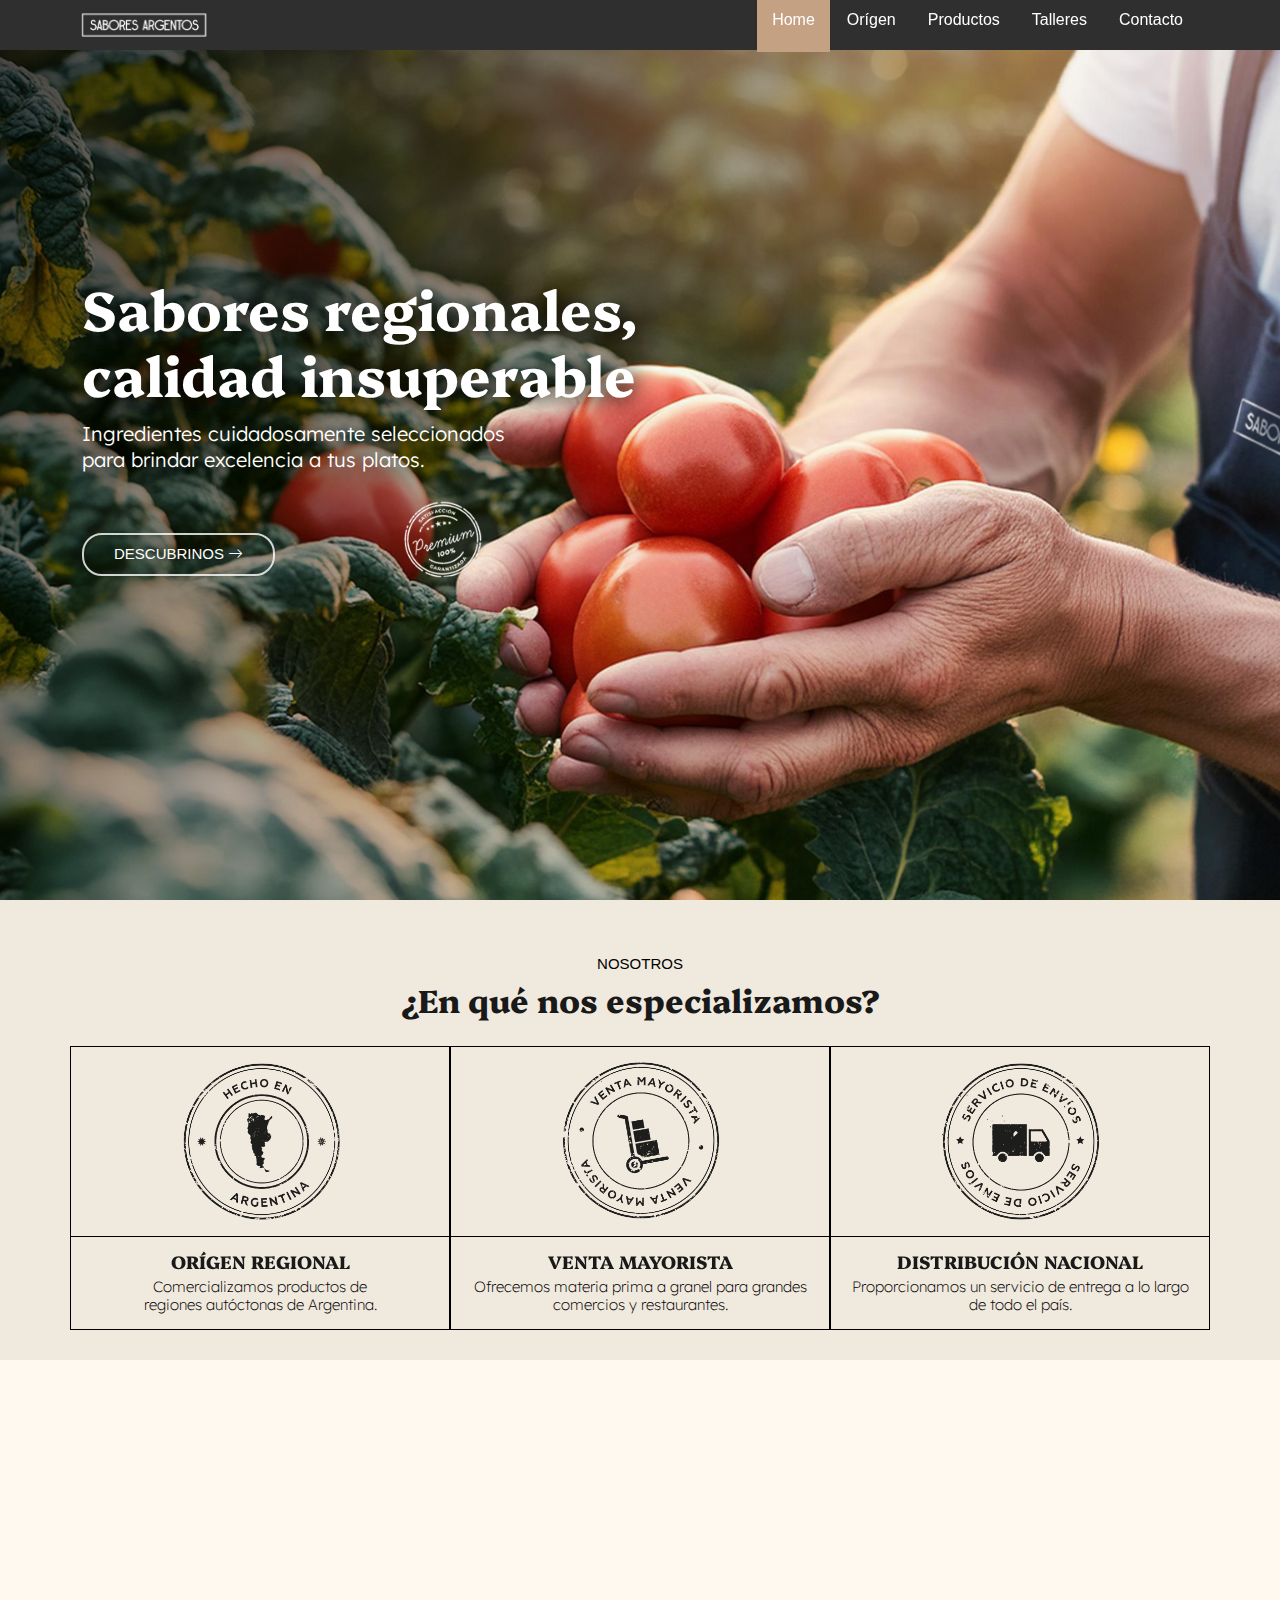
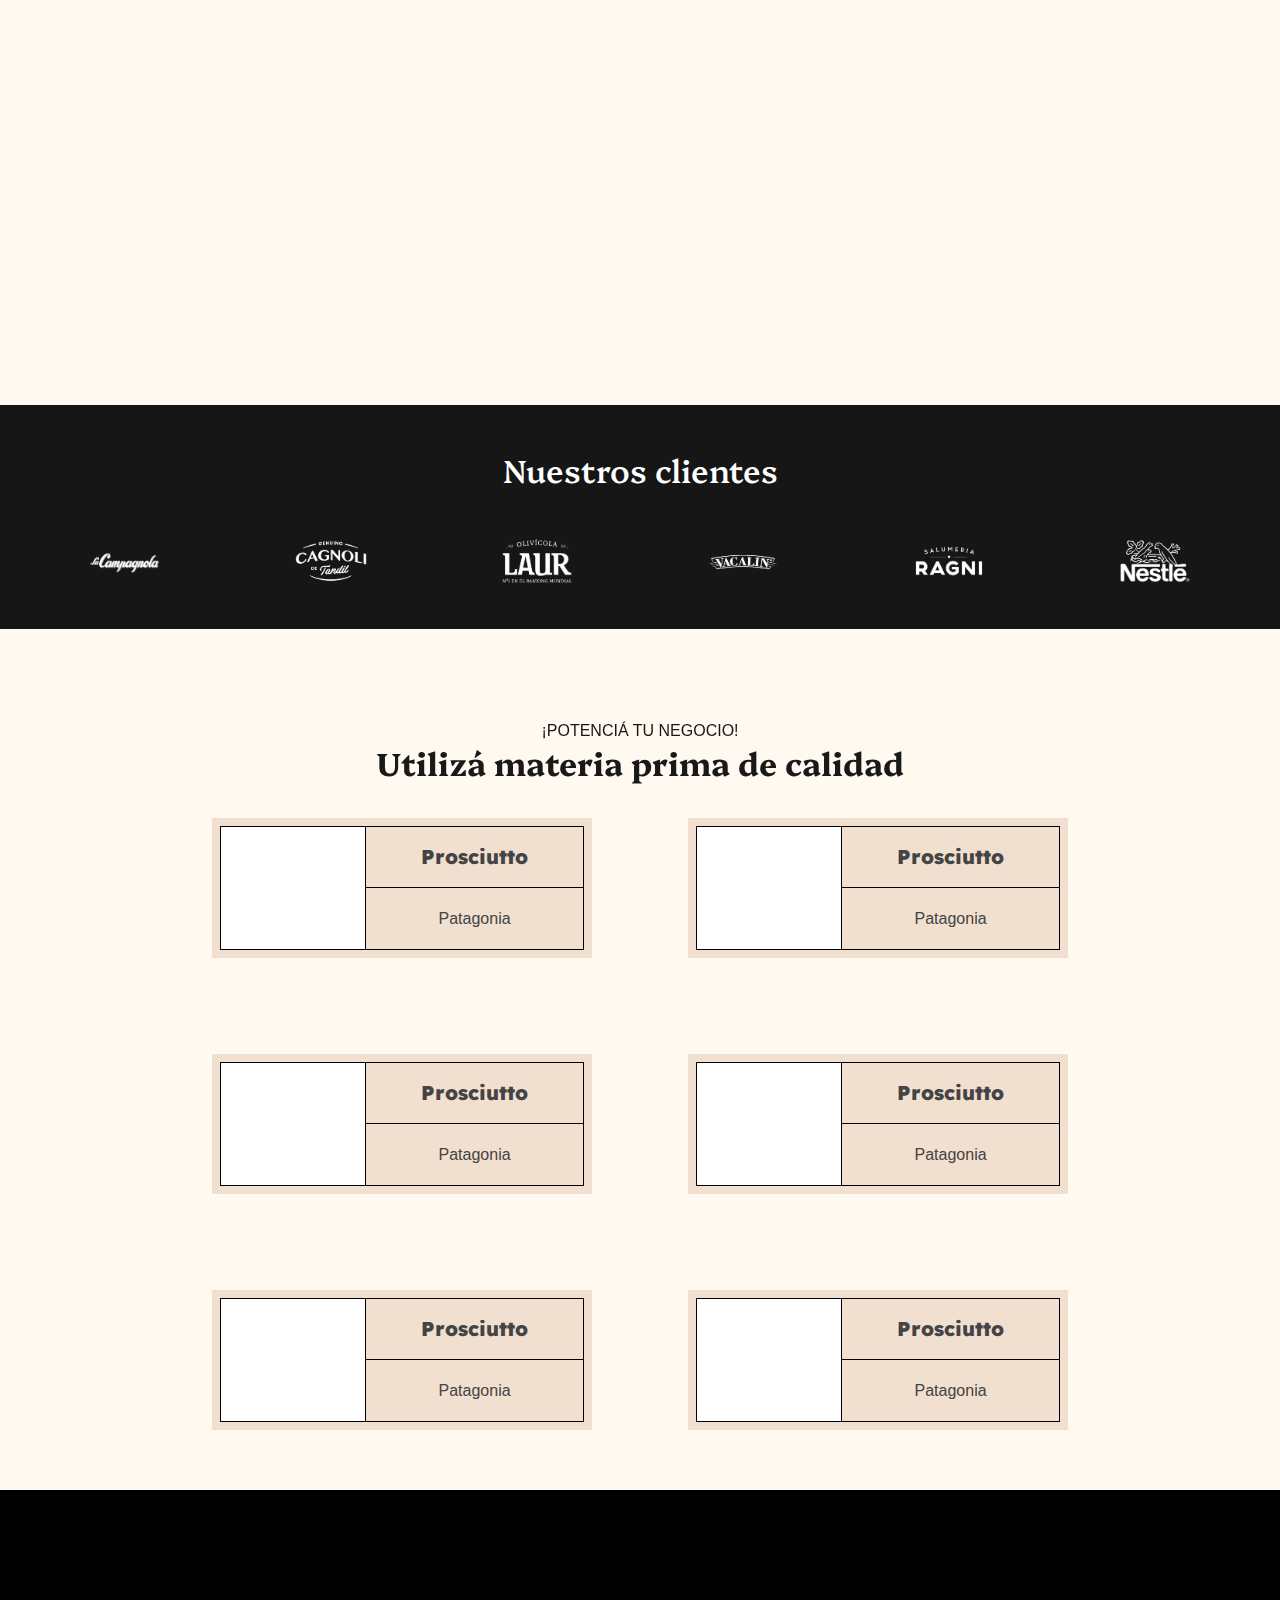
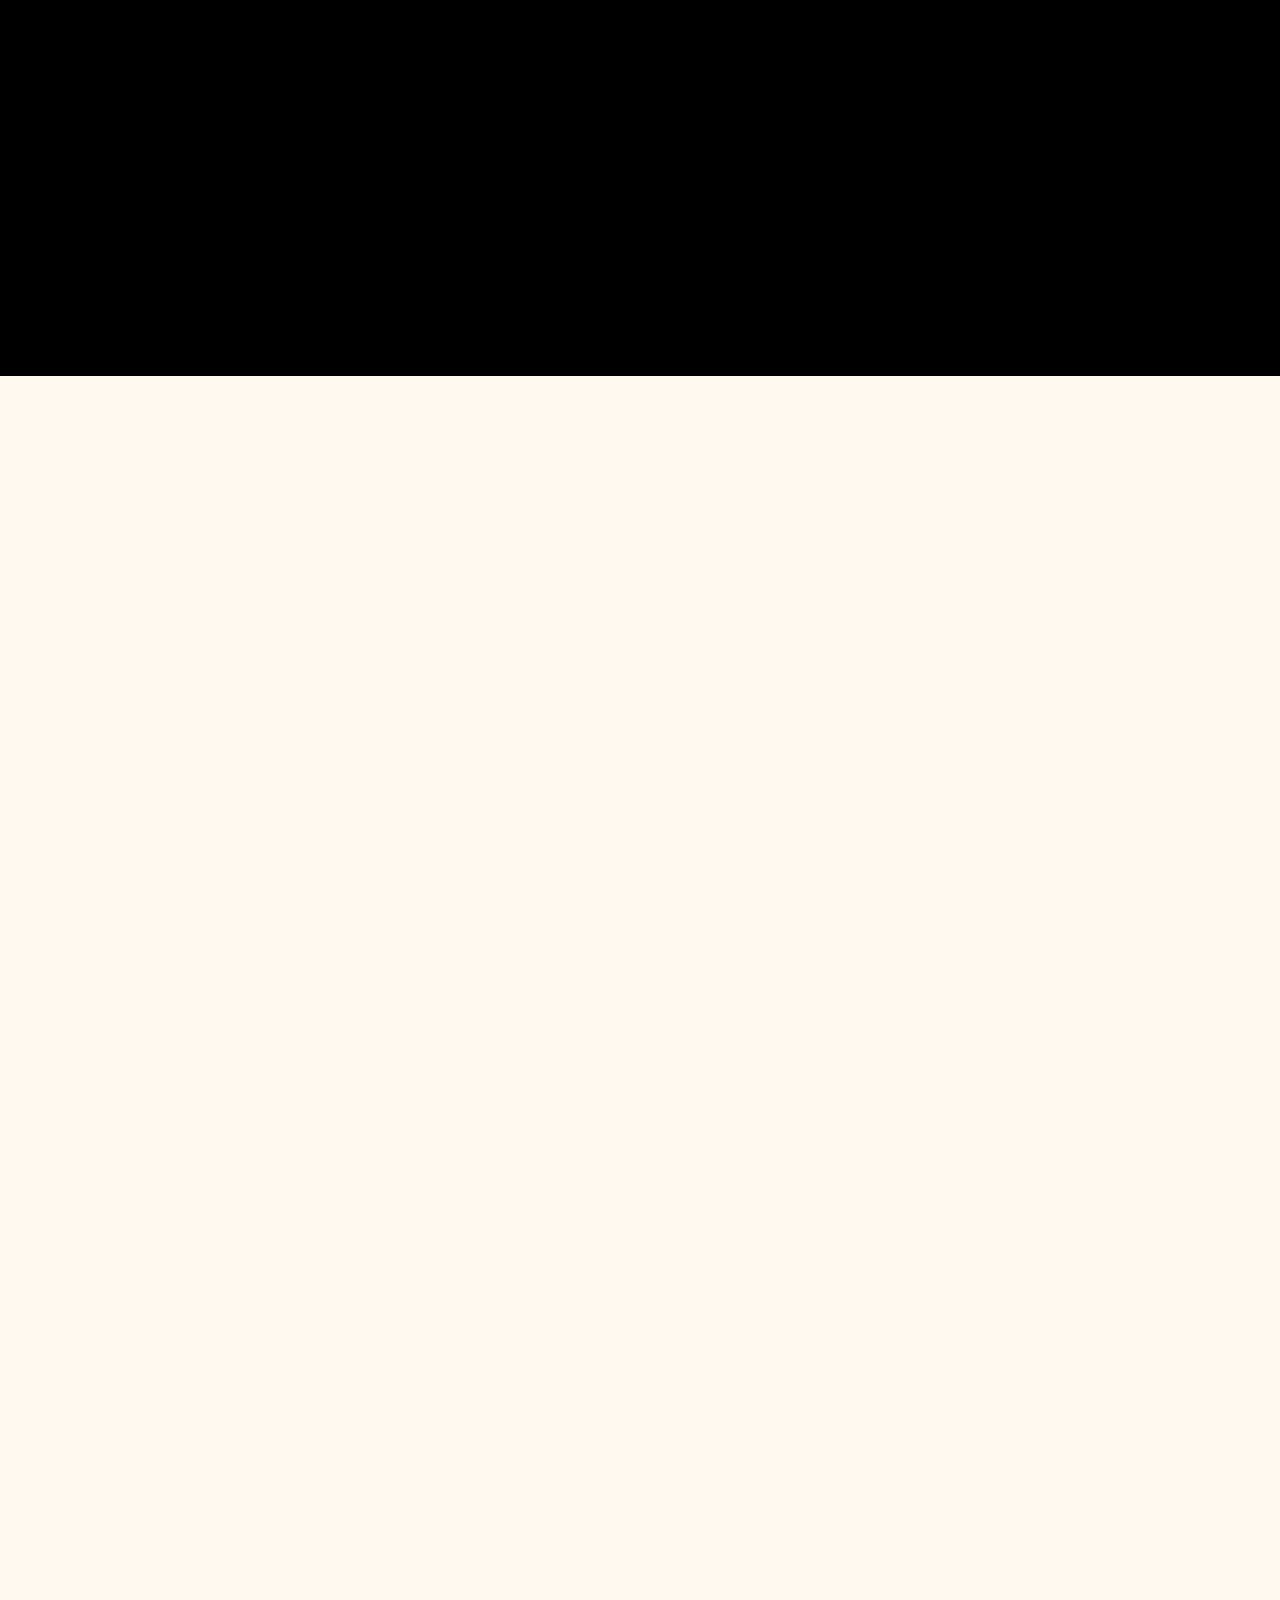
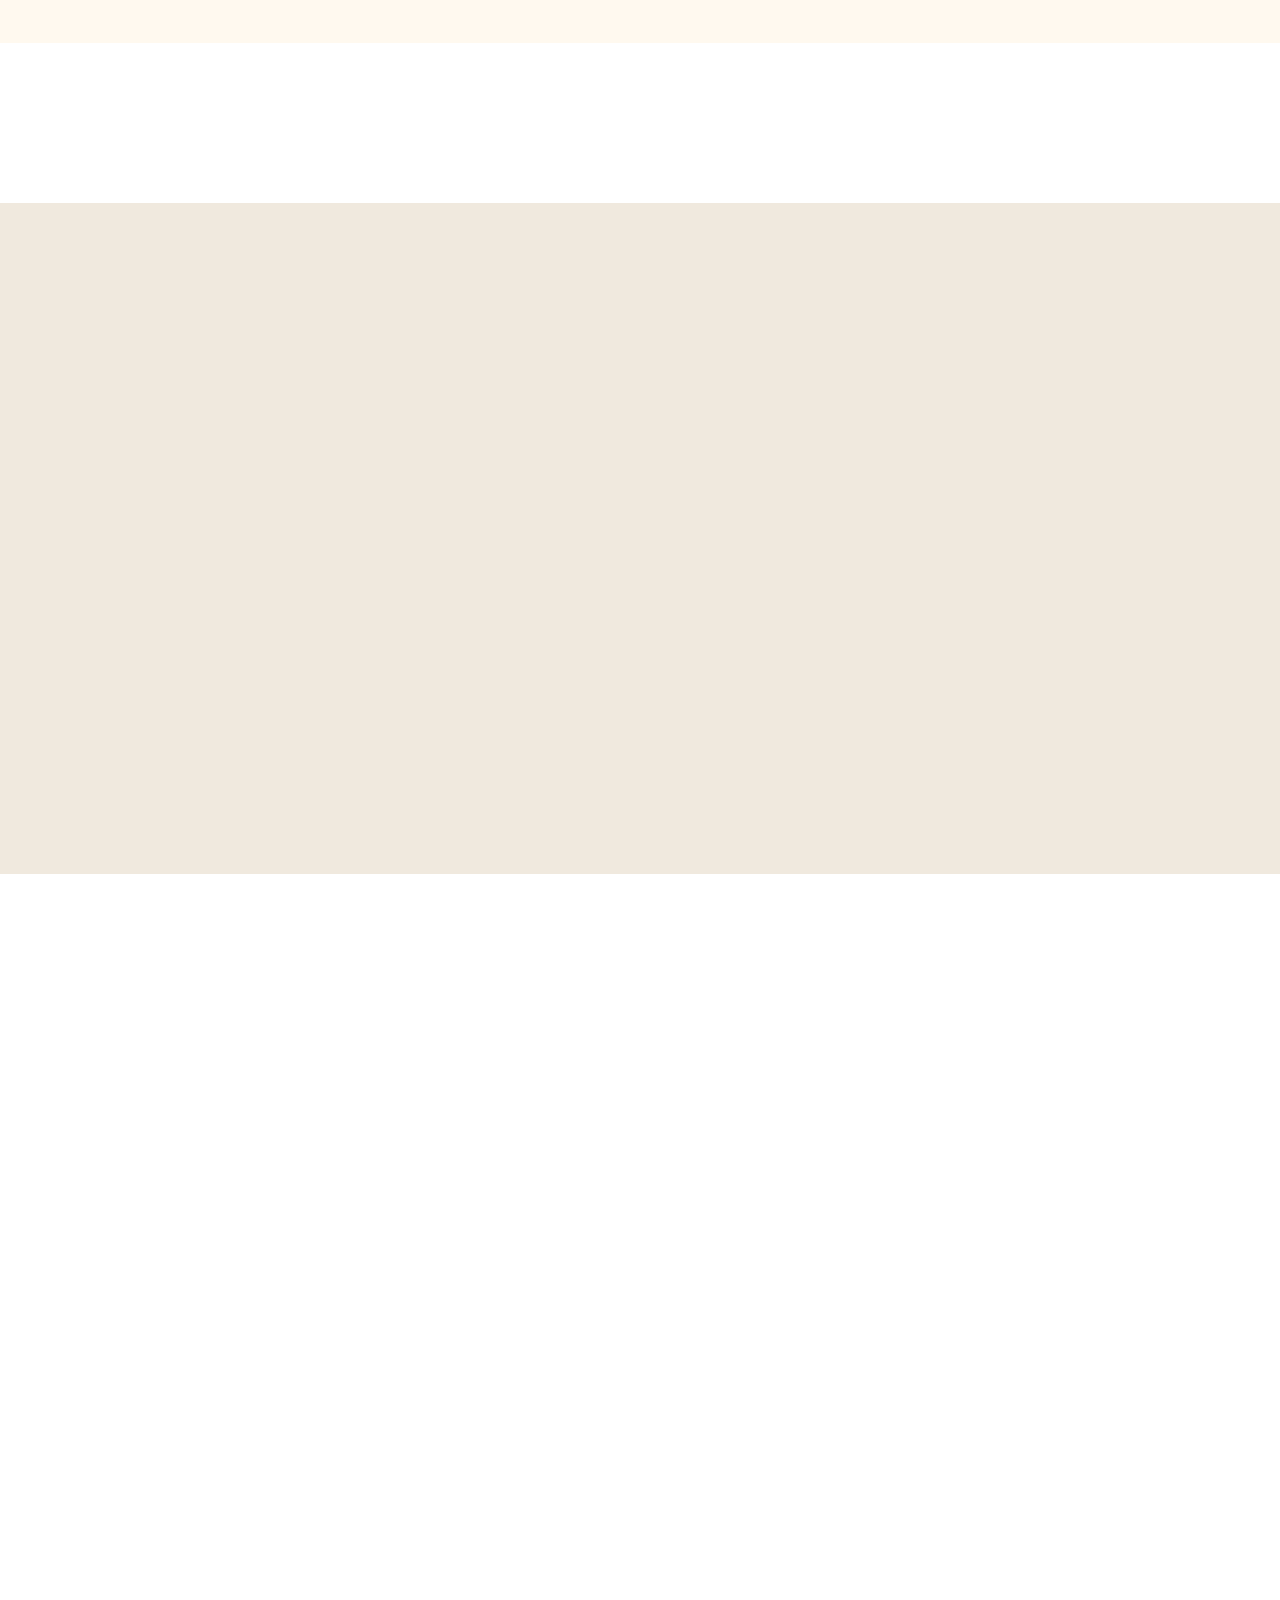
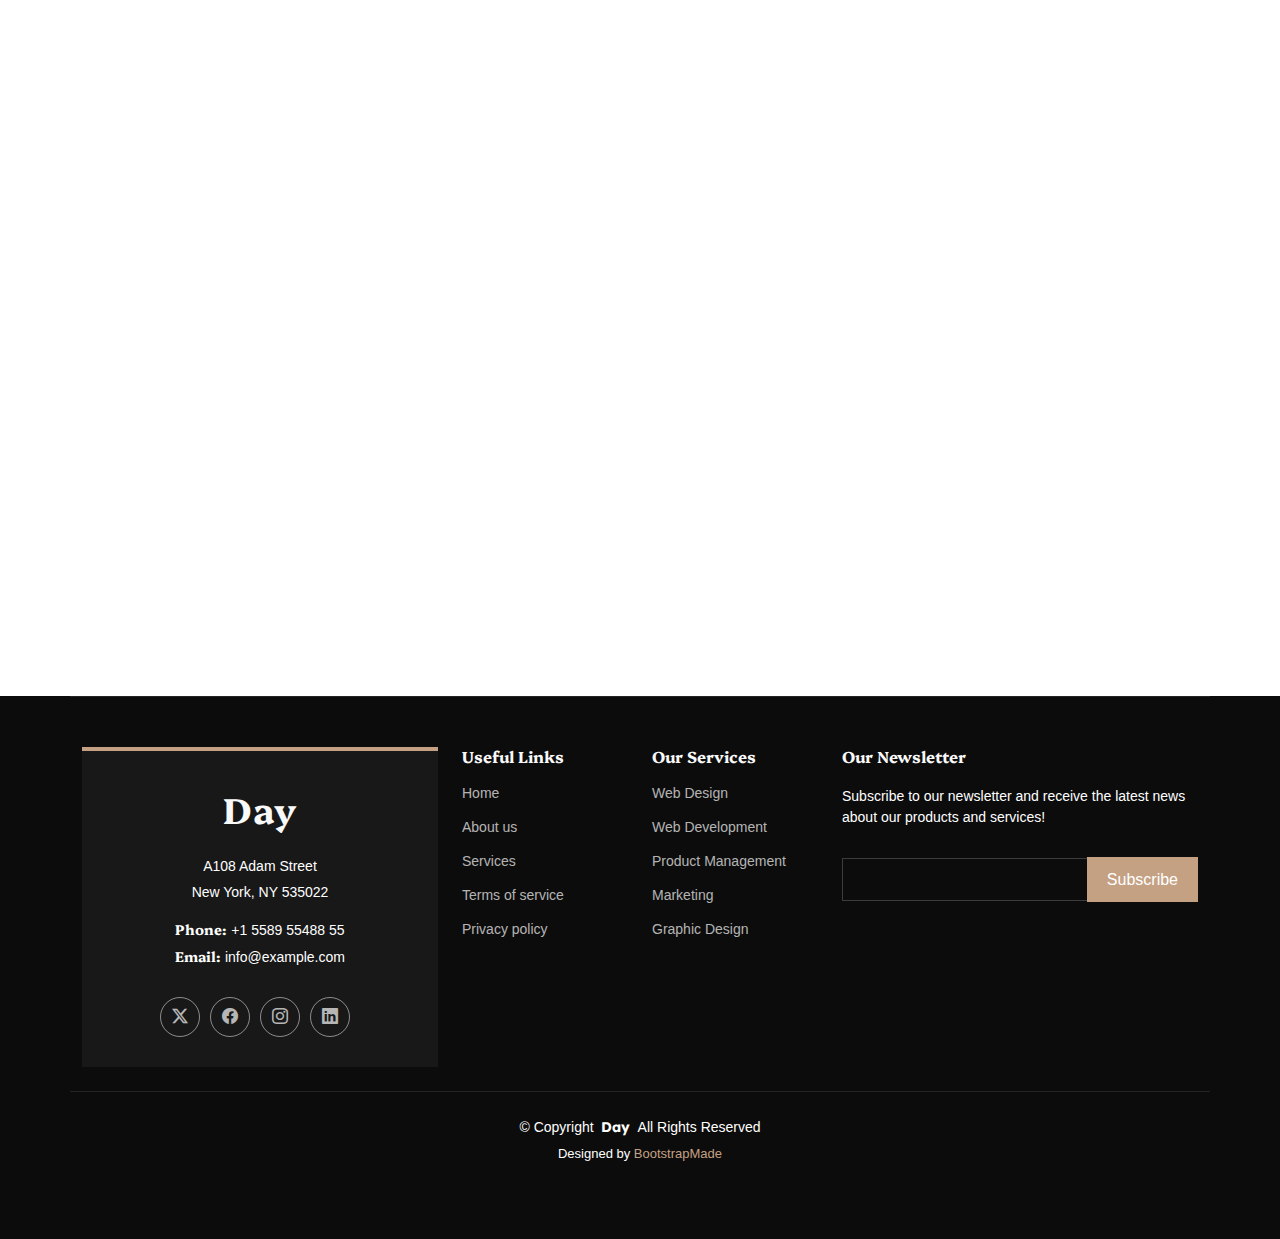
==== commit 9b261781: "prueba sabores" ====
--- a/index.html
+++ b/index.html
@@ -726,7 +726,6 @@
   <!-- Section Title -->
   <div class="container section-title" data-aos="fade-up">
     <h2>Testimonios</h2>
-    <hidden p>Testimonios<br></p>
   </div><!-- End Section Title -->
 
   <div class="container" data-aos="fade-up" data-aos-delay="100">
@@ -762,15 +761,47 @@
         <div class="swiper-slide">
           <div class="testimonial-item">
             <div class="stars">
-              <img src="imagenesnuevasnikk/estrella-02.png" alt="Estrella" class="estrella-img">
+              <img hidden src="imagenesnuevasnikk/estrella-02.png" alt="Estrella" class="estrella-img">
             </div>
             <p>
-              El taller fue una experiencia inspiradora. Aprendí a crear prendas hermosas de manera sostenible. Recomiendo este taller a todos los amantes de la moda consciente.
+              Lorem ipsum dolor sit amet, consectetuer adipiscing elit, sed diam nonummy 
             </p>
             <div class="profile mt-auto">
-              <img src="imagenesnuevasnikk/testimonial.png" class="testimonial-img" alt="">
-              <h3>Clara Gómez</h3>
+              <img hidden src="imagenesnuevasnikk/testimonial.png" class="testimonial-img" alt="">
+              <h3>Juliana Serrano</h3>
               <h4>@Claragomezz</h4>
+            </div>
+          </div>
+        </div><!-- End testimonial item -->
+
+        <div class="swiper-slide">
+          <div class="testimonial-item">
+            <div class="stars">
+              <img hidden src="imagenesnuevasnikk/estrella-02.png" alt="Estrella" class="estrella-img">
+            </div>
+            <p>
+              Lorem ipsum dolor sit amet, consectetuer adipiscing elit, sed diam nonummy 
+            </p>
+            <div class="profile mt-auto">
+              <img hidden src="imagenesnuevasnikk/testimonial2.png" class="testimonial-img" alt="">
+              <h3>Pablo Gómez</h3>
+              <h4>@Saraclavejo</h4>
+            </div>
+          </div>
+        </div><!-- End testimonial item -->
+
+        <div class="swiper-slide">
+          <div class="testimonial-item">
+            <div class="stars">
+              <img hidden src="imagenesnuevasnikk/estrella-02.png" alt="Estrella" class="estrella-img">
+            </div>
+            <p>
+              Lorem ipsum dolor sit amet, consectetuer adipiscing elit, sed diam nonummy 
+            </p>
+            <div class="profile mt-auto">
+              <img hidden src="imagenesnuevasnikk/testimonial3.png" class="testimonial-img" alt="">
+              <h3>Camila García</h3>
+              <h4>@camiiherrera</h4>
             </div>
           </div>
         </div><!-- End testimonial item -->
@@ -781,12 +812,11 @@
               <img src="imagenesnuevasnikk/estrella-02.png" alt="Estrella" class="estrella-img">
             </div>
             <p>
-              El curso de moda sustentable fue una revelación para mí. Me abrió los ojos sobre el impacto ambiental de la industria textil y me enseñó técnicas para reducirlo. ¡Definitivamente ha cambiado mi forma de ver la moda!
-            </p>
+              Lorem ipsum dolor sit amet, consectetuer adipiscing elit, sed diam nonummy 
             <div class="profile mt-auto">
-              <img src="imagenesnuevasnikk/testimonial2.png" class="testimonial-img" alt="">
-              <h3>Sara Clavejo</h3>
-              <h4>@Saraclavejo</h4>
+              <img src="imagenesnuevasnikk/testimonial4.png" class="testimonial-img" alt="">
+              <h3>Martín Sanchez</h3>
+              <h4>@Mateosanchez</h4>
             </div>
           </div>
         </div><!-- End testimonial item -->
@@ -797,39 +827,7 @@
               <img src="imagenesnuevasnikk/estrella-02.png" alt="Estrella" class="estrella-img">
             </div>
             <p>
-              Participar en el curso de moda sustentable fue una experiencia educativa y emocionante. Aprendí no solo técnicas avanzadas de diseño, sino también la importancia de la trazabilidad y el comercio justo en la industria textil.
-            </p>
-            <div class="profile mt-auto">
-              <img src="imagenesnuevasnikk/testimonial3.png" class="testimonial-img" alt="">
-              <h3>Camila Herrera</h3>
-              <h4>@camiiherrera</h4>
-            </div>
-          </div>
-        </div><!-- End testimonial item -->
-
-        <div class="swiper-slide">
-          <div class="testimonial-item">
-            <div class="stars">
-              <img src="imagenesnuevasnikk/estrella-02.png" alt="Estrella" class="estrella-img">
-            </div>
-            <p>
-              Asistir al curso de moda consciente fue transformador para mí. Aprendí a valorar cada fibra y cada detalle de mis creaciones, eligiendo materiales eco-friendly y métodos de producción éticos.
-            </p>
-            <div class="profile mt-auto">
-              <img src="imagenesnuevasnikk/testimonial4.png" class="testimonial-img" alt="">
-              <h3>Mateo Sanchez</h3>
-              <h4>@Mateosanchez</h4>
-            </div>
-          </div>
-        </div><!-- End testimonial item -->
-
-        <div class="swiper-slide">
-          <div class="testimonial-item">
-            <div class="stars">
-              <img src="imagenesnuevasnikk/estrella-02.png" alt="Estrella" class="estrella-img">
-            </div>
-            <p>
-              El taller de moda sostenible superó mis expectativas. Aprendí a valorar el proceso de creación de prendas desde una perspectiva más ética y sostenible. Recomiendo este curso a cualquier persona interesada en la moda consciente y responsable
+              Lorem ipsum dolor sit amet, consectetuer adipiscing elit, sed diam nonummy 
             <div class="profile mt-auto">
               <img src="imagenesnuevasnikk/testimonial5.png" class="testimonial-img" alt="">
               <h3>Valentin Torres</h3>
@@ -870,10 +868,10 @@
           <div class="row gy-4 isotope-container" data-aos="fade-up" data-aos-delay="200">
 
             <div class="col-lg-4 col-md-6 portfolio-item isotope-item filter-app">
-              <img src="assets/img/cami/encurtidos1.png" class="img-fluid" alt="">
+              <img src="assets/img/cami/empanadas.png" class="img-fluid" alt="">
               <div class="portfolio-info">
-                <h4>App 1</h4>
-                <p>Lorem ipsum, dolor sit</p>
+                <h4>Empanadas de Carne</h4>
+                <p>¡Cortadas a cuchillo!</p>
                 <a href="assets/img/cami/encurtidos1.png" title="App 1" data-gallery="portfolio-gallery-app" class="glightbox preview-link"><i class="bi bi-zoom-in"></i></a>
                 <a href="portfolio-details.html" title="More Details" class="details-link"><i class="bi bi-link-45deg"></i></a>
               </div>
@@ -890,10 +888,10 @@
             </div><!-- End Portfolio Item -->
 
             <div class="col-lg-4 col-md-6 portfolio-item isotope-item filter-branding">
-              <img src="assets/img/cami/encurtidos1.png" class="img-fluid" alt="">
+              <img src="assets/img/cami/humita en chala.jpg" class="img-fluid" alt="">
               <div class="portfolio-info">
-                <h4>Branding 1</h4>
-                <p>Lorem ipsum, dolor sit</p>
+                <h4>Humita en chala</h4>
+                <p>Originario del NOA</p>
                 <a href="assets/img/cami/encurtidos1.png" title="Branding 1" data-gallery="portfolio-gallery-branding" class="glightbox preview-link"><i class="bi bi-zoom-in"></i></a>
                 <a href="portfolio-details.html" title="More Details" class="details-link"><i class="bi bi-link-45deg"></i></a>
               </div>
@@ -1118,7 +1116,7 @@
         <h2>Contactanos</h2>
       </div><!-- End Section Title -->
 
-      <div class="container" data-aos="fade-up" data-aos-delay="20">
+      <div class="container" data-aos="fade-up">
 
         <div class="row gy-4">
 
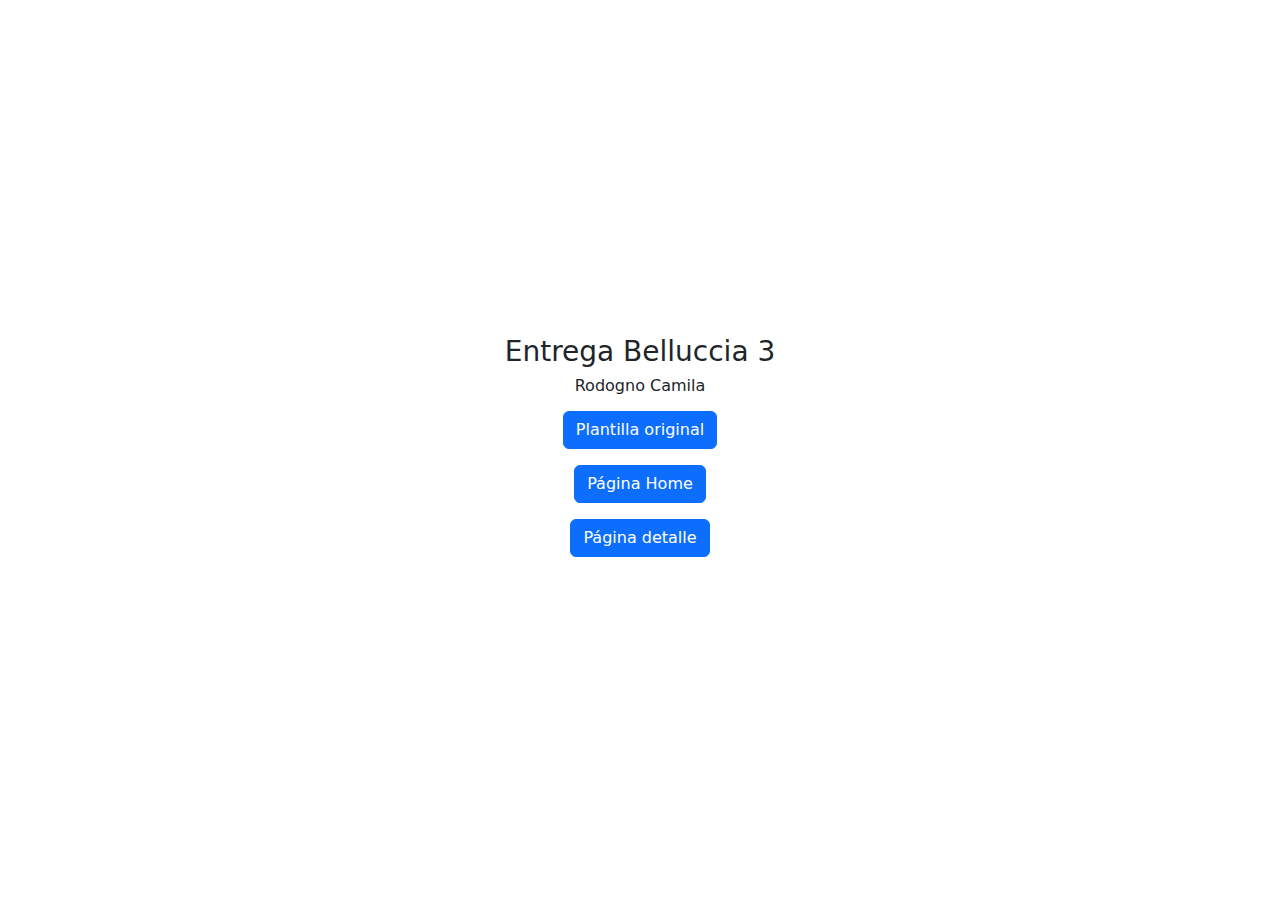
==== commit 7b658416: "sabores 15-7" ====
--- a/index.html
+++ b/index.html
@@ -1,1285 +1,21 @@
-<!DOCTYPE html>
-<html lang="en">
+<!DOCTYPE html><html lang="es"><head><meta charset="UTF-8"><meta name="viewport" content="width=device-width, initial-scale=1.0"><!--NO TOCAR-->
+<!--Modificar Título de página-->    
+<title>Sabores Argentos - Rodogno Camila</title>
 
-<head>
-  <meta charset="utf-8">
-  <meta content="width=device-width, initial-scale=1.0" name="viewport">
-  <title>Sabores Argentos - Rodogno</title>
-  <meta content="" name="description">
-  <meta content="" name="keywords">
-
-  <!-- Favicons -->
-  <link href="assets/img/cami/Marca negra.png" rel="icon" sizes="128x128">
-  <link href="assets/img/cami/Marca negra.png" rel="apple-touch-icon" sizes="128x128">
-
-  <!-- Fonts -->
-  <link rel="stylesheet" href="https://fonts.googleapis.com/css2?family=Lexend:wght@400;600&display=swap">
-  <link rel="stylesheet" href="https://fonts.googleapis.com/css2?family=Platypi:ital,wght@0,300..800;1,300..800&display=swap">
-
-  <!-- REMIX ICONS -->
-  <link href="https://cdn.jsdelivr.net/npm/remixicon@4.3.0/fonts/remixicon.css" rel="stylesheet" />
+<!--NO TOCAR--><link href="https://cdn.jsdelivr.net/npm/bootstrap@5.3.3/dist/css/bootstrap.min.css" rel="stylesheet" integrity="sha384-QWTKZyjpPEjISv5WaRU9OFeRpok6YctnYmDr5pNlyT2bRjXh0JMhjY6hW+ALEwIH" crossorigin="anonymous"></head><body><main><div class="container d-flex flex-column align-items-center justify-content-center" style="height: 100vh; width: 100%;"><!--NO TOCAR-->
 
 
-  <!-- Vendor CSS Files -->
-  <link href="assets/vendor/bootstrap/css/bootstrap.min.css" rel="stylesheet">
-  <link href="assets/vendor/bootstrap-icons/bootstrap-icons.css" rel="stylesheet">
-  <link href="assets/vendor/aos/aos.css" rel="stylesheet">
-  <link href="assets/vendor/swiper/swiper-bundle.min.css" rel="stylesheet">
-  <link href="assets/vendor/glightbox/css/glightbox.min.css" rel="stylesheet">
-
-  <!-- Main CSS File -->
-  <link href="assets/css/main.css" rel="stylesheet">
-
-  <!-- =======================================================
-  * Template Name: Day
-  * Template URL: https://bootstrapmade.com/day-multipurpose-html-template-for-free/
-  * Updated: Jun 14 2024 with Bootstrap v5.3.3
-  * Author: BootstrapMade.com
-  * License: https://bootstrapmade.com/license/
-  ======================================================== -->
-</head>
-
-<body class="index-page">
-
-  <header id="header" class="header fixed-top">
-
-    <div hidden="topbar d-flex align-items-center">
-      <div class="container d-flex justify-content-center justify-content-md-between">
-        <div class="contact-info d-flex align-items-center">
-          <i class="bi bi-envelope d-flex align-items-center"><a href="mailto:contact@example.com">contact@example.com</a></i>
-          <i class="bi bi-phone d-flex align-items-center ms-4"><span>+1 5589 55488 55</span></i>
-        </div>
-        <div hidden="social-links d-none d-md-flex align-items-center">
-          <a href="#" class="twitter"><i class="bi bi-twitter-x"></i></a>
-          <a href="#" class="facebook"><i class="bi bi-facebook"></i></a>
-          <a href="#" class="instagram"><i class="bi bi-instagram"></i></a>
-          <a href="#" class="linkedin"><i class="bi bi-linkedin"></i></a>
-        </div>
-      </div>
-    </div><!-- End Top Bar -->
-
-    <div class="branding d-flex align-items-center">
-
-      <div class="container position-relative d-flex align-items-center justify-content-between">
-        <a href="index.html" class="logo d-flex align-items-center">
-          <!-- Uncomment the line below if you also wish to use an image logo -->
-          <img src="assets/img/cami/logo.png" alt="image.png">
-        </a>
-
-        <nav id="navmenu" class="navmenu">
-          <ul>
-            <li><a href="#hero" class="active">Home</a></li>
-            <li><a href="#origen">Orígen</a></li>
-            <li><a href="#productos">Productos</a></li>
-            <li><a href="#talleres">Talleres</a></li>
-            <li><a href="#contacto">Contacto</a></li>
-            <li hidden="dropdown"><a href="#"><span>Dropdown</span> <i class="bi bi-chevron-down toggle-dropdown"></i></a>
-            <hiden>
-              <ul>
-                <li><a href="#">Dropdown 1</a></li>
-                <li class="dropdown"><a href="#"><span>Deep Dropdown</span> <i class="bi bi-chevron-down toggle-dropdown"></i></a>
-                  <ul>
-                    <li><a href="#">Deep Dropdown 1</a></li>
-                    <li><a href="#">Deep Dropdown 2</a></li>
-                    <li><a href="#">Deep Dropdown 3</a></li>
-                    <li><a href="#">Deep Dropdown 4</a></li>
-                    <li><a href="#">Deep Dropdown 5</a></li>
-                  </ul>
-                </li>
-                <li><a href="#">Dropdown 2</a></li>
-                <li><a href="#">Dropdown 3</a></li>
-                <li><a href="#">Dropdown 4</a></li>
-              </ul>
-            </hiden>
-            </li>
-            <li hidden><a href="#contact">Contact</a></li>
-          </ul>
-          <i class="mobile-nav-toggle d-xl-none bi bi-list"></i>
-        </nav>
-      </div>
-
-    </div>
-
-  </header>
-
-  <main class="main">
-
-
-    
-    <!-- Hero Section -->
-    <section id="hero" class="hero section">
-
-      <img src="assets/img/cami/Homee.png" alt="" data-aos="fade-in">
-      
-      <div class="container" data-aos="fade-up" data-aos-delay="100">
-        <div class="row justify-content-start">
-          <div class="col-lg-8">
-            <h2>Sabores regionales,
-              <br>
-              calidad insuperable</h2>
-            <p>Ingredientes cuidadosamente seleccionados
-              <br>
-              para brindar excelencia a tus platos.</p>
-              <a href="#" class="btn-get-started"><span>Descubrinos         </span><i class="bi bi-arrow-right"></i></a>
-          </div>
-        </div>
-      </div>
-      
-
-    </section><!-- /Hero Section -->
-
-    <section id="values" class="values">
-
-      <div class="container aos-init aos-animate" data-aos="fade-up">
-  
-        <header class="section-header">
-          <p>NOSOTROS</p>
-          <h3>¿En qué nos especializamos?</h3>
-        </header>
-  
-        <div class="row">
-  
-          <div class="col-lg-4 aos-init aos-animate box-contenedor" data-aos="fade-up" data-aos-delay="200">
-            <div class="box box-borde">
-              <div class="box-imagen">
-                <img src="assets/img/cami/Hecho argentina negro_Sellos.png" class="img-fluid" alt="">
-              </div>
-              <h3>ORÍGEN REGIONAL</h3>
-              <p>Comercializamos productos de
-                <br>regiones autóctonas de Argentina.</p>
-            </div>
-          </div>
-  
-          <div class="col-lg-4 mt-4 mt-lg-0 aos-init aos-animate box-contenedor" data-aos="fade-up" data-aos-delay="400">
-            <div class="box box-borde">
-              <div class="box-imagen">
-                <img src="assets/img/cami/mayorista negro_Sellos.png" class="img-fluid" alt="">
-              </div>
-              <h3>VENTA MAYORISTA</h3>
-              <p>Ofrecemos materia prima a granel para grandes comercios y restaurantes.</p>
-            </div>
-          </div>
-  
-
-
-          <div class="col-lg-4 mt-4 mt-lg-0 aos-init aos-animate box-contenedor" data-aos="fade-up" data-aos-delay="600">
-            <div class="box box-borde">
-              <div class="box-imagen">
-                <img src="assets/img/cami/envios negro_Sellos.png" class="img-fluid" alt="">
-              </div>
-              <h3>DISTRIBUCIÓN NACIONAL</h3>
-              <p>Proporcionamos un servicio de entrega a lo largo de todo el país.</p>
-            </div>
-
-            
-          </div>
-          
-  
-        </div>
-  
-      </div>
-      
-  
-    </section>
-
-    <!-- Cards Section -->
-    <section hidden id="cards" class="cards section">
-
-      <div class="container">
-
-        <div class="row no-gutters">
-
-          <div hidden class="col-lg-4 col-md-6 card" data-aos="fade-up" data-aos-delay="100">
-            <span hidden>01</span>
-            <img class="regional" src="assets/img/cami/Hecho argentina_Sellos.png" alt="Esta es la descripción del icono por si no carga correctamente">
-            <h4 hidden>Lorem Ipsum</h4>
-            <p>ORÍGEN REGIONAL</p>
-          </div><!-- End Card Item -->
-
-          <div hidden class="col-lg-4 col-md-6 card" data-aos="fade-up" data-aos-delay="200">
-            <span hidden>02</span>
-            <img class="regional" src="assets/img/cami/mayorista.png" alt="Esta es la descripción del icono por si no carga correctamente">
-            <h4 hidden>Repellat Nihil</h4>
-            <p>VENTA MAYORISTA</p>
-          </div><!-- End Card Item -->
-
-          <div hidden class="col-lg-4 col-md-6 card" data-aos="fade-up" data-aos-delay="300">
-            <span hidden>03</span>
-            <img class="regional" src="assets/img/cami/envios.png" alt="Esta es la descripción del icono por si no carga correctamente">
-            <h4 hidden> Ad ad velit qui</h4>
-            <p>DISTRIBUCIÓN NACIONAL</p>
-          </div><!-- End Card Item -->
-<!-- End Card Item -->
-
-<!-- Grid Section -->
-<section id="grid" class="grid section">
-
-  <div class="grid-container">
-    <div class="grid-item">
-      <img src="assets/img/cami/Hecho argentina_Sellos.png" alt="Imagen 1">
-      <p>ORÍGEN REGIONAL</p>
-    </div>
-    <div class="grid-item">
-      <img src="assets/img/cami/mayorista.png" alt="Imagen 2">
-      <p>VENTA MAYORISTA</p>
-    </div>
-    <div class="grid-item">
-      <img src="assets/img/cami/envios.png" alt="Imagen 3">
-      <p>DISTRIBUCIÓN NACIONAL</p>
-    </div>
-    <div class="linea-horizontal"></div>
-  </div>
-  <!-- End Grid Item -->
+    <h3>Entrega Belluccia 3</h3>
+    <h6>Rodogno Camila</h6>
+    <!--Insertar link debajo-->
+    <a href="https://bootstrapmade.com/demo/Day/">
+    <button type="button" class="btn btn-primary my-2">Plantilla original</button></a>
+    <!--Insertar link debajo-->
+    <a href="home.html">
+    <button type="button" class="btn btn-primary my-2">Página Home</button></a>
+    <!--Insertar link debajo-->
+    <a href="detalle.html">
+    <button type="button" class="btn btn-primary my-2">Página detalle</button></a>
         
 
-        </div>
-
-      </div>
-
-    </section><!-- /Cards Section -->
-
-    <!-- About Section -->
-    <section id="about" class="about section">
-
-      <!-- Section Title -->
-      <div hidden class="container section-title" data-aos="fade-up">
-        
-        <h2>About Us<br></h2>
-        <p>Necessitatibus eius consequatur ex aliquid fuga eum quidem sint consectetur velit</p>
-      </div><!-- End Section Title -->
-
-      <div class="container">
-
-        <div class="row gy-4">
-
-          <div class="col-lg-6 order-1 order-lg-2" data-aos="fade-up" data-aos-delay="100">
-            <img src="assets/img/cami/Elegirnos.png" class="img-fluid" alt="">
-          </div>
-
-          <div class="col-lg-6 order-2 order-lg-1 content" data-aos="fade-up" data-aos-delay="200">
-            <p class="fst">
-              ¿POR QUÉ ELEGIRNOS?
-            </p>
-            <h3>Somos especialistas
-              <br>
-              en los auténticos
-              <br>
-              sabores argentinos</h3>
-            <ul>
-              <li> <span>Comercializamos ingredientes locales y artesanales
-                <br>
-                de la más alta calidad. Probalos y disfrutá
-                <br>
-                de una experiencia culinaria única.</span></li>
-              <li hidden><i class="bi bi-check-circle"></i> <span>Duis aute irure dolor in reprehenderit in voluptate velit.</span></li>
-              <li hidden><i class="bi bi-check-circle"></i> <span>Ullamco laboris nisi ut aliquip ex ea commodo consequat. Duis aute irure dolor in reprehenderit in voluptate trideta storacalaperda mastiro dolore eu fugiat nulla pariatur.</span></li>
-            </ul>
-            <a href="#" class="read-more"><span>SABER MÁS</span><i class="bi bi-arrow-right"></i></a>
-          </div>
-
-        </div>
-
-      </div>
-
-
-
-    </section><!-- /About Section -->
-
-    <!-- Cards Section -->
-    <section hidden id="cards" class="cards section">
-
-      <div class="container">
-
-        <div class="row no-gutters">
-
-          <div class="col-lg-4 col-md-6 card" data-aos="fade-up" data-aos-delay="100">
-            <span>01</span>
-            <h4>Lorem Ipsum</h4>
-            <p>Ulamco laboris nisi ut aliquip ex ea commodo consequat. Et consectetur ducimus vero placeat</p>
-          </div><!-- End Card Item -->
-
-          <div class="col-lg-4 col-md-6 card" data-aos="fade-up" data-aos-delay="200">
-            <span>02</span>
-            <h4>Repellat Nihil</h4>
-            <p>Dolorem est fugiat occaecati voluptate velit esse. Dicta veritatis dolor quod et vel dire leno para dest</p>
-          </div><!-- End Card Item -->
-
-          <div class="col-lg-4 col-md-6 card" data-aos="fade-up" data-aos-delay="300">
-            <span>03</span>
-            <h4> Ad ad velit qui</h4>
-            <p>Molestiae officiis omnis illo asperiores. Aut doloribus vitae sunt debitis quo vel nam quis</p>
-          </div><!-- End Card Item -->
-
-          <div class="col-lg-4 col-md-6 card" data-aos="fade-up" data-aos-delay="400">
-            <span>04</span>
-            <h4>Repellendus molestiae</h4>
-            <p>Inventore quo sint a sint rerum. Distinctio blanditiis deserunt quod soluta quod nam mider lando casa</p>
-          </div><!-- End Card Item -->
-
-          <div class="col-lg-4 col-md-6 card" data-aos="fade-up" data-aos-delay="400">
-            <span>05</span>
-            <h4>Sapiente Magnam</h4>
-            <p>Vitae dolorem in deleniti ipsum omnis tempore voluptatem. Qui possimus est repellendus est quibusdam</p>
-          </div><!-- End Card Item -->
-
-          <div class="col-lg-4 col-md-6 card" data-aos="fade-up" data-aos-delay="600">
-            <span>06</span>
-            <h4>Facilis Impedit</h4>
-            <p>Quis eum numquam veniam ea voluptatibus voluptas. Excepturi aut nostrum repudiandae voluptatibus corporis sequi</p>
-          </div><!-- End Card Item -->
-
-        </div>
-
-      </div>
-
-    </section><!-- /Cards Section -->
-
-    <!-- Clients Section -->
-    <section id="clients" class="clients section">
-
-      <div class="container">
-
-          <!-- Título de la sección -->
-          <h2 class="section-title">Nuestros clientes</h2>
-
-        <div class="swiper init-swiper">
-          <script type="application/json" class="swiper-config">
-            {
-              "loop": true,
-              "speed": 600,
-              "autoplay": {
-                "delay": 1500
-              },
-              "slidesPerView": "auto",
-              "pagination": {
-                "el": ".swiper-pagination",
-                "type": "bullets",
-                "clickable": true
-              },
-              "breakpoints": {
-                "320": {
-                  "slidesPerView": 2,
-                  "spaceBetween": 40
-                },
-                "480": {
-                  "slidesPerView": 3,
-                  "spaceBetween": 60
-                },
-                "640": {
-                  "slidesPerView": 4,
-                  "spaceBetween": 80
-                },
-                "992": {
-                  "slidesPerView": 6,
-                  "spaceBetween": 120
-                }
-              }
-            }
-          </script>
-          <div class="swiper-wrapper align-items-center">
-            <div class="swiper-slide"><img src="assets/img/cami/campagnola_Sellos copia.png" class="img-fluid" alt=""></div>
-            <div class="swiper-slide"><img src="assets/img/cami/cagnoli_Sellos copia.png" class="img-fluid" alt=""></div>
-            <div class="swiper-slide"><img src="assets/img/cami/laur_Sellos copia.png" class="img-fluid" alt=""></div>
-            <div class="swiper-slide"><img src="assets/img/cami/vacalin_Sellos copia.png" class="img-fluid" alt=""></div>
-            <div class="swiper-slide"><img src="assets/img/cami/ragni_Sellos copia.png" class="img-fluid" alt=""></div>
-            <div hidden="swiper-slide"><img src="assets/img/cami/hellmans_Sellos copia.png" class="img-fluid" alt=""></div>
-            <div class="swiper-slide"><img src="assets/img/cami/nestle_Sellos copia.png" class="img-fluid" alt=""></div>
-            <div class="swiper-slide"><img src="assets/img/cami/luccianos_Sellos copia.png" class="img-fluid" alt=""></div>
-          </div>
-        </div>
-
-      </div>
-
-    </section><!-- /Clients Section -->
-
-    <!-- Services Section -->
-    <section id="services" class="services section">
-
-      <!-- Section Title -->
-      <div class="container section-title">
-        <p>¡POTENCIÁ TU NEGOCIO!</p>
-        
-        <h2>Utilizá materia prima de calidad</h2>
-      </div><!-- End Section Title -->
-
-      <div class="productos-contenedor">
-
-        <div class="producto-tarjeta">
-          <div class="producto-borde">
-
-            <div class="producto-imagen">
-              <img src="assets/img/cami/fiambres.jpg" alt="">
-            </div>
-
-            <div class="producto-contenido">
-              <div class="producto-titulo">Prosciutto</div>
-              
-              <div class="producto-descripcion">
-                <div>
-                  <i class="ri-map-pin-line"> </i>Patagonia
-                </div>
-              </div>
-            </div>
-
-          </div>
-        </div>
-
-        <div class="producto-tarjeta">
-          <div class="producto-borde">
-
-            <div class="producto-imagen">
-              <img src="assets/img/cami/quesos.jpg" alt="">
-            </div>
-
-            <div class="producto-contenido">
-              <div class="producto-titulo">Prosciutto</div>
-              
-              <div class="producto-descripcion">
-                <div>
-                  <i class="ri-map-pin-line"> </i>Patagonia
-                </div>
-              </div>
-            </div>
-          </div>
-        </div>
-
-        <div class="producto-tarjeta">
-          <div class="producto-borde">
-
-            <div class="producto-imagen">
-              <img src="assets/img/cami/quesos.jpg" alt="">
-            </div>
-
-            <div class="producto-contenido">
-              <div class="producto-titulo">Prosciutto</div>
-              
-              <div class="producto-descripcion">
-                <div>
-                  <i class="ri-map-pin-line"> </i>Patagonia
-                </div>
-              </div>
-            </div>
-          </div>
-        </div>
-
-        <div class="producto-tarjeta">
-          <div class="producto-borde">
-
-            <div class="producto-imagen">
-              <img src="assets/img/cami/quesos.jpg" alt="">
-            </div>
-
-            <div class="producto-contenido">
-              <div class="producto-titulo">Prosciutto</div>
-              
-              <div class="producto-descripcion">
-                <div>
-                  <i class="ri-map-pin-line"> </i>Patagonia
-                </div>
-              </div>
-            </div>
-          </div>
-        </div>
-
-        <div class="producto-tarjeta">
-          <div class="producto-borde">
-
-            <div class="producto-imagen">
-              <img src="assets/img/cami/quesos.jpg" alt="">
-            </div>
-
-            <div class="producto-contenido">
-              <div class="producto-titulo">Prosciutto</div>
-              
-              <div class="producto-descripcion">
-                <div>
-                  <i class="ri-map-pin-line"> </i>Patagonia
-                </div>
-              </div>
-            </div>
-          </div>
-        </div>
-
-        <div class="producto-tarjeta">
-          <div class="producto-borde">
-
-            <div class="producto-imagen">
-              <img src="assets/img/cami/quesos.jpg" alt="">
-            </div>
-
-            <div class="producto-contenido">
-              <div class="producto-titulo">Prosciutto</div>
-              
-              <div class="producto-descripcion">
-                <div>
-                  <i class="ri-map-pin-line"> </i>Patagonia
-                </div>
-              </div>
-            </div>
-          </div>
-        </div>
-        
-      </div><!-- End productos-contenedor -->
-      
-
-</section><!-- /Services Section -->
-
-
-
-    <!-- Call To Action Section -->
-    <section id="call-to-action" class="call-to-action section">
-
-      <img src="assets/img/cami/cursos.png" alt="">
-
-      <div class="container">
-        <div class="row justify-content-center" data-aos="zoom-in" data-aos-delay="100">
-          <div class="col-xl-10">
-            <div class="text-center">
-              <h3>Perfeccioná tu técnica</h3>
-              <p>Volvete un experto en la gastronomía regional
-                <br>
-                argentina con nuestros talleres exclusivos.</p>
-              <a hidden class="cta-btn" href="#">Call To Action</a>
-            </div>
-          </div>
-        </div>
-      </div>
-
-    </section><!-- /Call To Action Section -->
-
-        <!-- SECCION CURSOS -->
-        <section id="pricing" class="pricing section">
-    
-          <!-- ESTA SECCION ESTA SUPERPUESTA CON LA ANTERIOR
-               ASI QUE VOY A AGREGAR UN DIV PARA EL FONDO -->
-          <div class="pricing-fondo"></div>
-
-          <div class="cursos-container">
-    
-   
-              <div class="" data-aos="zoom-in" data-aos-delay="100">
-                <div class="curso-contenedor">
-                  <div class="curso-borde">
-                    <div class="curso-imagen">
-                      <img src="assets/img/cami/taller pan.png" alt="">
-                    </div>
-                    
-                    <div class="curso-titulo">Taller Panes del Litoral</div>
-                    <div class="curso-info">Lorem ipsum dolor sit amet,
-                        <br>
-                        consectetuer adipiscing elit.</div>
-                    <div class="curso-detalles">
-                      <p class="curso-duracion">
-                        <i class="ri-time-line"> </i>3 semanas
-                      </p>
-                      <p class="curso-precio">
-                        <i class="ri-price-tag-3-line"> </i>$ 35.000
-                      </p>
-                    </div>
-                  </div>
-                  <div class="curso-botonera">
-                    <button class="curso-boton">VER DETALLE</button>
-                  </div>
-                </div>
-              </div>
-    
-              <div class="" data-aos="zoom-in" data-aos-delay="100">
-                <div class="curso-contenedor">
-                  <div class="curso-borde">
-                    <div class="curso-sello">
-                      <img src="assets/img/cami/Certificacion.png" alt="">
-                    </div>
-                    <div class="curso-imagen">
-                      <img src="assets/img/cami/gaucho 2.jpg" alt="">
-                    </div>
-                    
-                    <div class="curso-titulo">Taller Gran Gaucho</div>
-                    <div class="curso-info">Lorem ipsum dolor sit amet,
-                      <br>
-                      consectetuer adipiscing elit.
-                    </div>
-                    <div class="curso-detalles">
-                      <div class="curso-detalles">
-                        <p class="curso-duracion">
-                          <i class="ri-time-line"> </i>8 semanas
-                        </p>
-                        <p class="curso-precio">
-                          <i class="ri-price-tag-3-line"> </i>$ 90.000
-                        </p>
-                      </div>
-                    </div>
-                  </div>
-                  <div class="curso-botonera">
-                    <button class="curso-boton">VER DETALLE</button>
-                  </div>
-                </div>
-              </div>
-
-              <div class="" data-aos="zoom-in" data-aos-delay="100">
-                <div class="curso-contenedor">
-                  <div class="curso-borde">
-                    <div class="curso-imagen">
-                      <img src="assets/img/cami/taller dulce1.jpg" alt="">
-                    </div>
-  
-                    <div class="curso-titulo">Taller Pampa Dulce</div>
-                    <div class="curso-info">Lorem ipsum dolor sit amet,
-                      <br>
-                      consectetuer adipiscing elit.
-                    </div>
-                    <div class="curso-detalles">
-                      <div class="curso-detalles">
-                        <p class="curso-duracion">
-                          <i class="ri-time-line"> </i>5 semanas
-                        </p>
-                        <p class="curso-precio">
-                          <i class="ri-price-tag-3-line"> </i>$ 50.000
-                        </p>
-                      </div>
-                    </div>
-                  </div>
-                  <div class="curso-botonera">
-                    <button class="curso-boton">VER DETALLE</button>
-                  </div>
-                </div>
-              </div>
-                  
-          
-              
-          </div>
-
-    
-        </section><!-- /Pricing Section -->
-    
-<!-- Team Section -->
-<section id="team" class="team section">
-
-  <!-- Section Title -->
-  <div class="container section-title" data-aos="fade-up">
-    
-    <h2>Nuestros expertos</h2>
-    <p>Instructores de excelencia que te acompañarán
-      <br>
-      durante tu proceso de perfeccionamiento</p>
-  </div><!-- End Section Title -->
-
-  <div class="container">
-
-    <div class="row">
-
-      <div class="col-lg-4 col-md-6 d-flex" data-aos="fade-up" data-aos-delay="100">
-        <div class="member">
-          <img src="assets/img/cami/chef1.png" class="img-fluid" alt="">
-          <div class="member-content">
-            <h4>Christian Petersen</h4>
-            <span>Chef Gastronómico</span>
-            <div class="social">
-              <a href=""><i class="bi bi-twitter-x"></i></a>
-              <a href=""><i class="bi bi-facebook"></i></a>
-              <a href=""><i class="bi bi-instagram"></i></a>
-              <a href=""><i class="bi bi-linkedin"></i></a>
-            </div>
-          </div>
-        </div>
-      </div><!-- End Team Member -->
-
-      <div class="col-lg-4 col-md-6 d-flex" data-aos="fade-up" data-aos-delay="200">
-        <div class="member">
-          <img src="assets/img/cami/chef2.png" class="img-fluid" alt="">
-          <div class="member-content">
-            <h4>Felicitas Pizarro</h4>
-            <span>Maestra Pastelera</span>
-            <div class="social">
-              <a href=""><i class="bi bi-twitter-x"></i></a>
-              <a href=""><i class="bi bi-facebook"></i></a>
-              <a href=""><i class="bi bi-instagram"></i></a>
-              <a href=""><i class="bi bi-linkedin"></i></a>
-            </div>
-          </div>
-        </div>
-      </div><!-- End Team Member -->
-
-      <div class="col-lg-4 col-md-6 d-flex" data-aos="fade-up" data-aos-delay="300">
-        <div class="member">
-          <img src="assets/img/cami/chef3.png" class="img-fluid" alt="">
-          <div class="member-content">
-            <h4>Ariel Rodríguez</h4>
-            <span>Chef experto en Panificados</span>
-            <div class="social">
-              <a href=""><i class="bi bi-twitter-x"></i></a>
-              <a href=""><i class="bi bi-facebook"></i></a>
-              <a href=""><i class="bi bi-instagram"></i></a>
-              <a href=""><i class="bi bi-linkedin"></i></a>
-            </div>
-          </div>
-        </div>
-      </div><!-- End Team Member -->
-
-    </div>
-
-  </div>
-
-</section><!-- /Team Section -->
-
-<section id="testimonials" class="testimonials section">
-
-  <!-- Section Title -->
-  <div class="container section-title" data-aos="fade-up">
-    <h2>Testimonios</h2>
-  </div><!-- End Section Title -->
-
-  <div class="container" data-aos="fade-up" data-aos-delay="100">
-
-    <div class="swiper init-swiper">
-      <script type="application/json" class="swiper-config">
-        {
-          "loop": true,
-          "speed": 600,
-          "autoplay": {
-            "delay": 5000
-          },
-          "slidesPerView": "auto",
-          "pagination": {
-            "el": ".swiper-pagination",
-            "type": "bullets",
-            "clickable": true
-          },
-          "breakpoints": {
-            "320": {
-              "slidesPerView": 1,
-              "spaceBetween": 40
-            },
-            "1200": {
-              "slidesPerView": 3,
-              "spaceBetween": 1
-            }
-          }
-        }
-      </script>
-      <div class="swiper-wrapper">
-
-        <div class="swiper-slide">
-          <div class="testimonial-item">
-            <div class="stars">
-              <img hidden src="imagenesnuevasnikk/estrella-02.png" alt="Estrella" class="estrella-img">
-            </div>
-            <p>
-              Lorem ipsum dolor sit amet, consectetuer adipiscing elit, sed diam nonummy 
-            </p>
-            <div class="profile mt-auto">
-              <img hidden src="imagenesnuevasnikk/testimonial.png" class="testimonial-img" alt="">
-              <h3>Juliana Serrano</h3>
-              <h4>@Claragomezz</h4>
-            </div>
-          </div>
-        </div><!-- End testimonial item -->
-
-        <div class="swiper-slide">
-          <div class="testimonial-item">
-            <div class="stars">
-              <img hidden src="imagenesnuevasnikk/estrella-02.png" alt="Estrella" class="estrella-img">
-            </div>
-            <p>
-              Lorem ipsum dolor sit amet, consectetuer adipiscing elit, sed diam nonummy 
-            </p>
-            <div class="profile mt-auto">
-              <img hidden src="imagenesnuevasnikk/testimonial2.png" class="testimonial-img" alt="">
-              <h3>Pablo Gómez</h3>
-              <h4>@Saraclavejo</h4>
-            </div>
-          </div>
-        </div><!-- End testimonial item -->
-
-        <div class="swiper-slide">
-          <div class="testimonial-item">
-            <div class="stars">
-              <img hidden src="imagenesnuevasnikk/estrella-02.png" alt="Estrella" class="estrella-img">
-            </div>
-            <p>
-              Lorem ipsum dolor sit amet, consectetuer adipiscing elit, sed diam nonummy 
-            </p>
-            <div class="profile mt-auto">
-              <img hidden src="imagenesnuevasnikk/testimonial3.png" class="testimonial-img" alt="">
-              <h3>Camila García</h3>
-              <h4>@camiiherrera</h4>
-            </div>
-          </div>
-        </div><!-- End testimonial item -->
-
-        <div class="swiper-slide">
-          <div class="testimonial-item">
-            <div class="stars">
-              <img src="imagenesnuevasnikk/estrella-02.png" alt="Estrella" class="estrella-img">
-            </div>
-            <p>
-              Lorem ipsum dolor sit amet, consectetuer adipiscing elit, sed diam nonummy 
-            <div class="profile mt-auto">
-              <img src="imagenesnuevasnikk/testimonial4.png" class="testimonial-img" alt="">
-              <h3>Martín Sanchez</h3>
-              <h4>@Mateosanchez</h4>
-            </div>
-          </div>
-        </div><!-- End testimonial item -->
-
-        <div class="swiper-slide">
-          <div class="testimonial-item">
-            <div class="stars">
-              <img src="imagenesnuevasnikk/estrella-02.png" alt="Estrella" class="estrella-img">
-            </div>
-            <p>
-              Lorem ipsum dolor sit amet, consectetuer adipiscing elit, sed diam nonummy 
-            <div class="profile mt-auto">
-              <img src="imagenesnuevasnikk/testimonial5.png" class="testimonial-img" alt="">
-              <h3>Valentin Torres</h3>
-              <h4>@Valentorres</h4>
-            </div>
-          </div>
-        </div><!-- End testimonial item -->
-
-      </div>
-      <div class="swiper-pagination"></div>
-    </div>
-
-  </div>
-
-</section><!-- /Testimonials Section -->
-
-    <!-- Portfolio Section -->
-    <section id="portfolio" class="portfolio section">
-
-      <!-- Section Title -->
-      <div class="container section-title" data-aos="fade-up">
-        
-        <h2>Recetas</h2>
-        <p>Seguinos en nuestras redes sociales para enterarte las novedades antes que nadie</p>
-      </div><!-- End Section Title -->
-
-      <div class="container">
-
-        <div class="isotope-layout" data-default-filter="*" data-layout="masonry" data-sort="original-order">
-
-          <ul hidden class="portfolio-filters isotope-filters" data-aos="fade-up" data-aos-delay="100">
-            <li data-filter="*" class="filter-active">All</li>
-            <li data-filter=".filter-app">App</li>
-            <li data-filter=".filter-product">Card</li>
-            <li data-filter=".filter-branding">Web</li>
-          </ul><!-- End Portfolio Filters -->
-
-          <div class="row gy-4 isotope-container" data-aos="fade-up" data-aos-delay="200">
-
-            <div class="col-lg-4 col-md-6 portfolio-item isotope-item filter-app">
-              <img src="assets/img/cami/empanadas.png" class="img-fluid" alt="">
-              <div class="portfolio-info">
-                <h4>Empanadas de Carne</h4>
-                <p>¡Cortadas a cuchillo!</p>
-                <a href="assets/img/cami/encurtidos1.png" title="App 1" data-gallery="portfolio-gallery-app" class="glightbox preview-link"><i class="bi bi-zoom-in"></i></a>
-                <a href="portfolio-details.html" title="More Details" class="details-link"><i class="bi bi-link-45deg"></i></a>
-              </div>
-            </div><!-- End Portfolio Item -->
-
-            <div class="col-lg-4 col-md-6 portfolio-item isotope-item filter-product">
-              <img src="assets/img/cami/encurtidos1.png" class="img-fluid" alt="">
-              <div class="portfolio-info">
-                <h4>Product 1</h4>
-                <p>Lorem ipsum, dolor sit</p>
-                <a href="assets/img/cami/encurtidos1.png" title="Product 1" data-gallery="portfolio-gallery-product" class="glightbox preview-link"><i class="bi bi-zoom-in"></i></a>
-                <a href="portfolio-details.html" title="More Details" class="details-link"><i class="bi bi-link-45deg"></i></a>
-              </div>
-            </div><!-- End Portfolio Item -->
-
-            <div class="col-lg-4 col-md-6 portfolio-item isotope-item filter-branding">
-              <img src="assets/img/cami/humita en chala.jpg" class="img-fluid" alt="">
-              <div class="portfolio-info">
-                <h4>Humita en chala</h4>
-                <p>Originario del NOA</p>
-                <a href="assets/img/cami/encurtidos1.png" title="Branding 1" data-gallery="portfolio-gallery-branding" class="glightbox preview-link"><i class="bi bi-zoom-in"></i></a>
-                <a href="portfolio-details.html" title="More Details" class="details-link"><i class="bi bi-link-45deg"></i></a>
-              </div>
-            </div><!-- End Portfolio Item -->
-
-            <div class="col-lg-4 col-md-6 portfolio-item isotope-item filter-app">
-              <img src="assets/img/cami/encurtidos1.png" class="img-fluid" alt="">
-              <div class="portfolio-info">
-                <h4>App 2</h4>
-                <p>Lorem ipsum, dolor sit</p>
-                <a href="assets/img/cami/encurtidos1.png" title="App 2" data-gallery="portfolio-gallery-app" class="glightbox preview-link"><i class="bi bi-zoom-in"></i></a>
-                <a href="portfolio-details.html" title="More Details" class="details-link"><i class="bi bi-link-45deg"></i></a>
-              </div>
-            </div><!-- End Portfolio Item -->
-
-            <div class="col-lg-4 col-md-6 portfolio-item isotope-item filter-product">
-              <img src="assets/img/cami/encurtidos1.png" class="img-fluid" alt="">
-              <div class="portfolio-info">
-                <h4>Product 2</h4>
-                <p>Lorem ipsum, dolor sit</p>
-                <a href="assets/img/cami/encurtidos1.png" title="Product 2" data-gallery="portfolio-gallery-product" class="glightbox preview-link"><i class="bi bi-zoom-in"></i></a>
-                <a href="portfolio-details.html" title="More Details" class="details-link"><i class="bi bi-link-45deg"></i></a>
-              </div>
-            </div><!-- End Portfolio Item -->
-
-            <div class="col-lg-4 col-md-6 portfolio-item isotope-item filter-branding">
-              <img src="assets/img/cami/encurtidos1.png" class="img-fluid" alt="">
-              <div class="portfolio-info">
-                <h4>Branding 2</h4>
-                <p>Lorem ipsum, dolor sit</p>
-                <a href="assets/img/cami/encurtidos1.png" title="Branding 2" data-gallery="portfolio-gallery-branding" class="glightbox preview-link"><i class="bi bi-zoom-in"></i></a>
-                <a href="portfolio-details.html" title="More Details" class="details-link"><i class="bi bi-link-45deg"></i></a>
-              </div>
-            </div><!-- End Portfolio Item -->
-
-            <div class="col-lg-4 col-md-6 portfolio-item isotope-item filter-app">
-              <img src="assets/img/cami/encurtidos1.pngg" class="img-fluid" alt="">
-              <div class="portfolio-info">
-                <h4>App 3</h4>
-                <p>Lorem ipsum, dolor sit</p>
-                <a href="assets/img/cami/encurtidos1.pngg" title="App 3" data-gallery="portfolio-gallery-app" class="glightbox preview-link"><i class="bi bi-zoom-in"></i></a>
-                <a href="portfolio-details.html" title="More Details" class="details-link"><i class="bi bi-link-45deg"></i></a>
-              </div>
-            </div><!-- End Portfolio Item -->
-
-            <div hidden class="col-lg-4 col-md-6 portfolio-item isotope-item filter-product">
-              <img src="assets/img/masonry-portfolio/masonry-portfolio-8.jpg" class="img-fluid" alt="">
-              <div class="portfolio-info">
-                <h4>Product 3</h4>
-                <p>Lorem ipsum, dolor sit</p>
-                <a href="assets/img/masonry-portfolio/masonry-portfolio-8.jpg" title="Product 3" data-gallery="portfolio-gallery-product" class="glightbox preview-link"><i class="bi bi-zoom-in"></i></a>
-                <a href="portfolio-details.html" title="More Details" class="details-link"><i class="bi bi-link-45deg"></i></a>
-              </div>
-            </div><!-- End Portfolio Item -->
-
-            <div hidden class="col-lg-4 col-md-6 portfolio-item isotope-item filter-branding">
-              <img src="assets/img/masonry-portfolio/masonry-portfolio-9.jpg" class="img-fluid" alt="">
-              <div class="portfolio-info">
-                <h4>Branding 3</h4>
-                <p>Lorem ipsum, dolor sit</p>
-                <a href="assets/img/masonry-portfolio/masonry-portfolio-9.jpg" title="Branding 2" data-gallery="portfolio-gallery-branding" class="glightbox preview-link"><i class="bi bi-zoom-in"></i></a>
-                <a href="portfolio-details.html" title="More Details" class="details-link"><i class="bi bi-link-45deg"></i></a>
-              </div>
-            </div><!-- End Portfolio Item -->
-
-          </div><!-- End Portfolio Container -->
-
-        </div>
-
-      </div>
-
-    </section><!-- /Portfolio Section -->
-
-    <!-- Pricing Section -->
-    <section hidden id="pricing" class="pricing section">
-
-      <!-- Section Title -->
-      <div class="container section-title" data-aos="fade-up">
-        
-        <h2>Pricing</h2>
-        <p>Necessitatibus eius consequatur ex aliquid fuga eum quidem sint consectetur velit</p>
-      </div><!-- End Section Title -->
-
-      <div class="container">
-
-        <div class="row g-4 g-lg-0">
-
-          <div class="col-lg-4" data-aos="zoom-in" data-aos-delay="100">
-            <div class="pricing-item">
-              <h3>Free Plan</h3>
-              <h4><sup>$</sup>0<span> / month</span></h4>
-              <ul>
-                <li><i class="bi bi-check"></i> <span>Quam adipiscing vitae proin</span></li>
-                <li><i class="bi bi-check"></i> <span>Nec feugiat nisl pretium</span></li>
-                <li><i class="bi bi-check"></i> <span>Nulla at volutpat diam uteera</span></li>
-                <li class="na"><i class="bi bi-x"></i> <span>Pharetra massa massa ultricies</span></li>
-                <li class="na"><i class="bi bi-x"></i> <span>Massa ultricies mi quis hendrerit</span></li>
-              </ul>
-              <div class="text-center"><a href="#" class="buy-btn">Buy Now</a></div>
-            </div>
-          </div><!-- End Pricing Item -->
-
-          <div class="col-lg-4 featured" data-aos="zoom-in" data-aos-delay="200">
-            <div class="pricing-item">
-              <h3>Business Plan</h3>
-              <h4><sup>$</sup>29<span> / month</span></h4>
-              <ul>
-                <li><i class="bi bi-check"></i> <span>Quam adipiscing vitae proin</span></li>
-                <li><i class="bi bi-check"></i> <span>Nec feugiat nisl pretium</span></li>
-                <li><i class="bi bi-check"></i> <span>Nulla at volutpat diam uteera</span></li>
-                <li><i class="bi bi-check"></i> <span>Pharetra massa massa ultricies</span></li>
-                <li><i class="bi bi-check"></i> <span>Massa ultricies mi quis hendrerit</span></li>
-              </ul>
-              <div class="text-center"><a href="#" class="buy-btn">Buy Now</a></div>
-            </div>
-          </div><!-- End Pricing Item -->
-
-          <div class="col-lg-4" data-aos="zoom-in" data-aos-delay="100">
-            <div class="pricing-item">
-              <h3>Developer Plan</h3>
-              <h4><sup>$</sup>49<span> / month</span></h4>
-              <ul>
-                <li><i class="bi bi-check"></i> <span>Quam adipiscing vitae proin</span></li>
-                <li><i class="bi bi-check"></i> <span>Nec feugiat nisl pretium</span></li>
-                <li><i class="bi bi-check"></i> <span>Nulla at volutpat diam uteera</span></li>
-                <li><i class="bi bi-check"></i> <span>Pharetra massa massa ultricies</span></li>
-                <li><i class="bi bi-check"></i> <span>Massa ultricies mi quis hendrerit</span></li>
-              </ul>
-              <div class="text-center"><a href="#" class="buy-btn">Buy Now</a></div>
-            </div>
-          </div><!-- End Pricing Item -->
-
-        </div>
-
-      </div>
-
-    </section><!-- /Pricing Section -->
-
-    <!-- Team Section -->
-    <section hidden id="team" class="team section">
-
-      <!-- Section Title -->
-      <div class="container section-title" data-aos="fade-up">
-        
-        <h2>Team</h2>
-        <p>Necessitatibus eius consequatur ex aliquid fuga eum quidem sint consectetur velit</p>
-      </div><!-- End Section Title -->
-
-      <div class="container">
-
-        <div class="row">
-
-          <div class="col-lg-4 col-md-6 d-flex" data-aos="fade-up" data-aos-delay="100">
-            <div class="member">
-              <img src="assets/img/team/team-1.jpg" class="img-fluid" alt="">
-              <div class="member-content">
-                <h4>Walter White</h4>
-                <span>Web Development</span>
-                <p>
-                  Magni qui quod omnis unde et eos fuga et exercitationem. Odio veritatis perspiciatis quaerat qui aut aut aut
-                </p>
-                <div class="social">
-                  <a href=""><i class="bi bi-twitter-x"></i></a>
-                  <a href=""><i class="bi bi-facebook"></i></a>
-                  <a href=""><i class="bi bi-instagram"></i></a>
-                  <a href=""><i class="bi bi-linkedin"></i></a>
-                </div>
-              </div>
-            </div>
-          </div><!-- End Team Member -->
-
-          <div class="col-lg-4 col-md-6 d-flex" data-aos="fade-up" data-aos-delay="200">
-            <div class="member">
-              <img src="assets/img/team/team-2.jpg" class="img-fluid" alt="">
-              <div class="member-content">
-                <h4>Sarah Jhinson</h4>
-                <span>Marketing</span>
-                <p>
-                  Repellat fugiat adipisci nemo illum nesciunt voluptas repellendus. In architecto rerum rerum temporibus
-                </p>
-                <div class="social">
-                  <a href=""><i class="bi bi-twitter-x"></i></a>
-                  <a href=""><i class="bi bi-facebook"></i></a>
-                  <a href=""><i class="bi bi-instagram"></i></a>
-                  <a href=""><i class="bi bi-linkedin"></i></a>
-                </div>
-              </div>
-            </div>
-          </div><!-- End Team Member -->
-
-          <div class="col-lg-4 col-md-6 d-flex" data-aos="fade-up" data-aos-delay="300">
-            <div class="member">
-              <img src="assets/img/team/team-3.jpg" class="img-fluid" alt="">
-              <div class="member-content">
-                <h4>William Anderson</h4>
-                <span>Content</span>
-                <p>
-                  Voluptas necessitatibus occaecati quia. Earum totam consequuntur qui porro et laborum toro des clara
-                </p>
-                <div class="social">
-                  <a href=""><i class="bi bi-twitter-x"></i></a>
-                  <a href=""><i class="bi bi-facebook"></i></a>
-                  <a href=""><i class="bi bi-instagram"></i></a>
-                  <a href=""><i class="bi bi-linkedin"></i></a>
-                </div>
-              </div>
-            </div>
-          </div><!-- End Team Member -->
-
-        </div>
-
-      </div>
-
-    </section><!-- /Team Section -->
-
-    <!-- Contact Section -->
-    <section id="contact" class="contact section">
-
-      <!-- Section Title -->
-      <div class="container section-title" data-aos="fade-up">
-        <p>¡Despejá tus dudas!</p>
-        <h2>Contactanos</h2>
-      </div><!-- End Section Title -->
-
-      <div class="container" data-aos="fade-up">
-
-        <div class="row gy-4">
-
-          <div class="col-lg-6">
-            <div class="info-item d-flex flex-column justify-content-center align-items-center" data-aos="fade-up" data-aos-delay="200">
-              <i class="bi bi-geo-alt"></i>
-              <h3>Dirección</h3>
-              <p>Honduras 5888, Buenos Aires</p>
-            </div>
-          </div><!-- End Info Item -->
-
-          <div class="col-lg-3 col-md-6">
-            <div class="info-item d-flex flex-column justify-content-center align-items-center" data-aos="fade-up" data-aos-delay="300">
-              <i class="bi bi-telephone"></i>
-              <h3>Teléfono</h3>
-              <p>+54 11-8591-2766</p>
-            </div>
-          </div><!-- End Info Item -->
-
-          <div class="col-lg-3 col-md-6">
-            <div class="info-item d-flex flex-column justify-content-center align-items-center" data-aos="fade-up" data-aos-delay="400">
-              <i class="bi bi-envelope"></i>
-              <h3>Email</h3>
-              <p>info@saboresargentos.com</p>
-            </div>
-          </div><!-- End Info Item -->
-
-        </div>
-
-        <div class="row gy-4 mt-1">
-          <div class="col-lg-6" data-aos="fade-up" data-aos-delay="300">
-            <iframe src="https://www.google.com/maps/embed?pb=!1m14!1m8!1m3!1d48389.78314118045!2d-74.006138!3d40.710059!3m2!1i1024!2i768!4f13.1!3m3!1m2!1s0x89c25a22a3bda30d%3A0xb89d1fe6bc499443!2sDowntown%20Conference%20Center!5e0!3m2!1sen!2sus!4v1676961268712!5m2!1sen!2sus" frameborder="0" style="border:0; width: 100%; height: 400px;" allowfullscreen="" loading="lazy" referrerpolicy="no-referrer-when-downgrade"></iframe>
-          </div><!-- End Google Maps -->
-
-          <div class="col-lg-6">
-            <form action="forms/contact.php" method="post" class="php-email-form" data-aos="fade-up" data-aos-delay="400">
-              <div class="row gy-4">
-
-                <div class="col-md-6">
-                  <input type="text" name="name" class="form-control" placeholder="Nombre" required="">
-                </div>
-
-                <div class="col-md-6 ">
-                  <input type="email" class="form-control" name="email" placeholder="Email" required="">
-                </div>
-
-                <div class="col-md-12">
-                  <input type="text" class="form-control" name="subject" placeholder="Asunto" required="">
-                </div>
-
-                <div class="col-md-12">
-                  <textarea class="form-control" name="message" rows="6" placeholder="Mensaje" required=""></textarea>
-                </div>
-
-                <div class="col-md-12 text-center">
-                  <div class="loading">Cargando</div>
-                  <div class="error-message"></div>
-                  <div class="sent-message">Tu mensaje ha sido enviado con éxito. Gracias por contactarte!</div>
-
-                  <button type="submit">Enviar</button>
-                </div>
-
-              </div>
-            </form>
-          </div><!-- End Contact Form -->
-
-        </div>
-
-      </div>
-
-    </section><!-- /Contact Section -->
-
-  </main>
-
-  <footer id="footer" class="footer position-relative">
-
-    <div class="container footer-top">
-      <div class="row gy-4">
-        <div class="col-lg-4 col-md-6">
-          <div class="footer-about">
-            <a href="index.html" class="logo sitename">Day</a>
-            <div class="footer-contact pt-3">
-              <p>A108 Adam Street</p>
-              <p>New York, NY 535022</p>
-              <p class="mt-3"><strong>Phone:</strong> <span>+1 5589 55488 55</span></p>
-              <p><strong>Email:</strong> <span>info@example.com</span></p>
-            </div>
-            <div class="social-links d-flex mt-4">
-              <a href=""><i class="bi bi-twitter-x"></i></a>
-              <a href=""><i class="bi bi-facebook"></i></a>
-              <a href=""><i class="bi bi-instagram"></i></a>
-              <a href=""><i class="bi bi-linkedin"></i></a>
-            </div>
-          </div>
-        </div>
-
-        <div class="col-lg-2 col-md-3 footer-links">
-          <h4>Useful Links</h4>
-          <ul>
-            <li><a href="#">Home</a></li>
-            <li><a href="#">About us</a></li>
-            <li><a href="#">Services</a></li>
-            <li><a href="#">Terms of service</a></li>
-            <li><a href="#">Privacy policy</a></li>
-          </ul>
-        </div>
-
-        <div class="col-lg-2 col-md-3 footer-links">
-          <h4>Our Services</h4>
-          <ul>
-            <li><a href="#">Web Design</a></li>
-            <li><a href="#">Web Development</a></li>
-            <li><a href="#">Product Management</a></li>
-            <li><a href="#">Marketing</a></li>
-            <li><a href="#">Graphic Design</a></li>
-          </ul>
-        </div>
-
-        <div class="col-lg-4 col-md-12 footer-newsletter">
-          <h4>Our Newsletter</h4>
-          <p>Subscribe to our newsletter and receive the latest news about our products and services!</p>
-          <form action="forms/newsletter.php" method="post" class="php-email-form">
-            <div class="newsletter-form"><input type="email" name="email"><input type="submit" value="Subscribe"></div>
-            <div class="loading">Loading</div>
-            <div class="error-message"></div>
-            <div class="sent-message">Your subscription request has been sent. Thank you!</div>
-          </form>
-        </div>
-
-      </div>
-    </div>
-
-    <div class="container copyright text-center mt-4">
-      <p>© <span>Copyright</span> <strong class="px-1 sitename">Day</strong> <span>All Rights Reserved</span></p>
-      <div class="credits">
-        <!-- All the links in the footer should remain intact. -->
-        <!-- You can delete the links only if you've purchased the pro version. -->
-        <!-- Licensing information: https://bootstrapmade.com/license/ -->
-        <!-- Purchase the pro version with working PHP/AJAX contact form: [buy-url] -->
-        Designed by <a href="https://bootstrapmade.com/">BootstrapMade</a>
-      </div>
-    </div>
-
-  </footer>
-
-  <!-- Scroll Top -->
-  <a href="#" id="scroll-top" class="scroll-top d-flex align-items-center justify-content-center"><i class="bi bi-arrow-up-short"></i></a>
-
-  <!-- Preloader -->
-  <div id="preloader"></div>
-
-  <!-- Vendor JS Files -->
-  <script src="assets/vendor/bootstrap/js/bootstrap.bundle.min.js"></script>
-  <script src="assets/vendor/php-email-form/validate.js"></script>
-  <script src="assets/vendor/aos/aos.js"></script>
-  <script src="assets/vendor/swiper/swiper-bundle.min.js"></script>
-  <script src="assets/vendor/glightbox/js/glightbox.min.js"></script>
-  <script src="assets/vendor/imagesloaded/imagesloaded.pkgd.min.js"></script>
-  <script src="assets/vendor/isotope-layout/isotope.pkgd.min.js"></script>
-
-  <!-- Main JS File -->
-  <script src="assets/js/main.js"></script>
-
-</body>
-
-</html>+<!--NO TOCAR--></div></main></body><script src="https://cdn.jsdelivr.net/npm/bootstrap@5.3.3/dist/js/bootstrap.bundle.min.js" integrity="sha384-YvpcrYf0tY3lHB60NNkmXc5s9fDVZLESaAA55NDzOxhy9GkcIdslK1eN7N6jIeHz" crossorigin="anonymous"></script></html>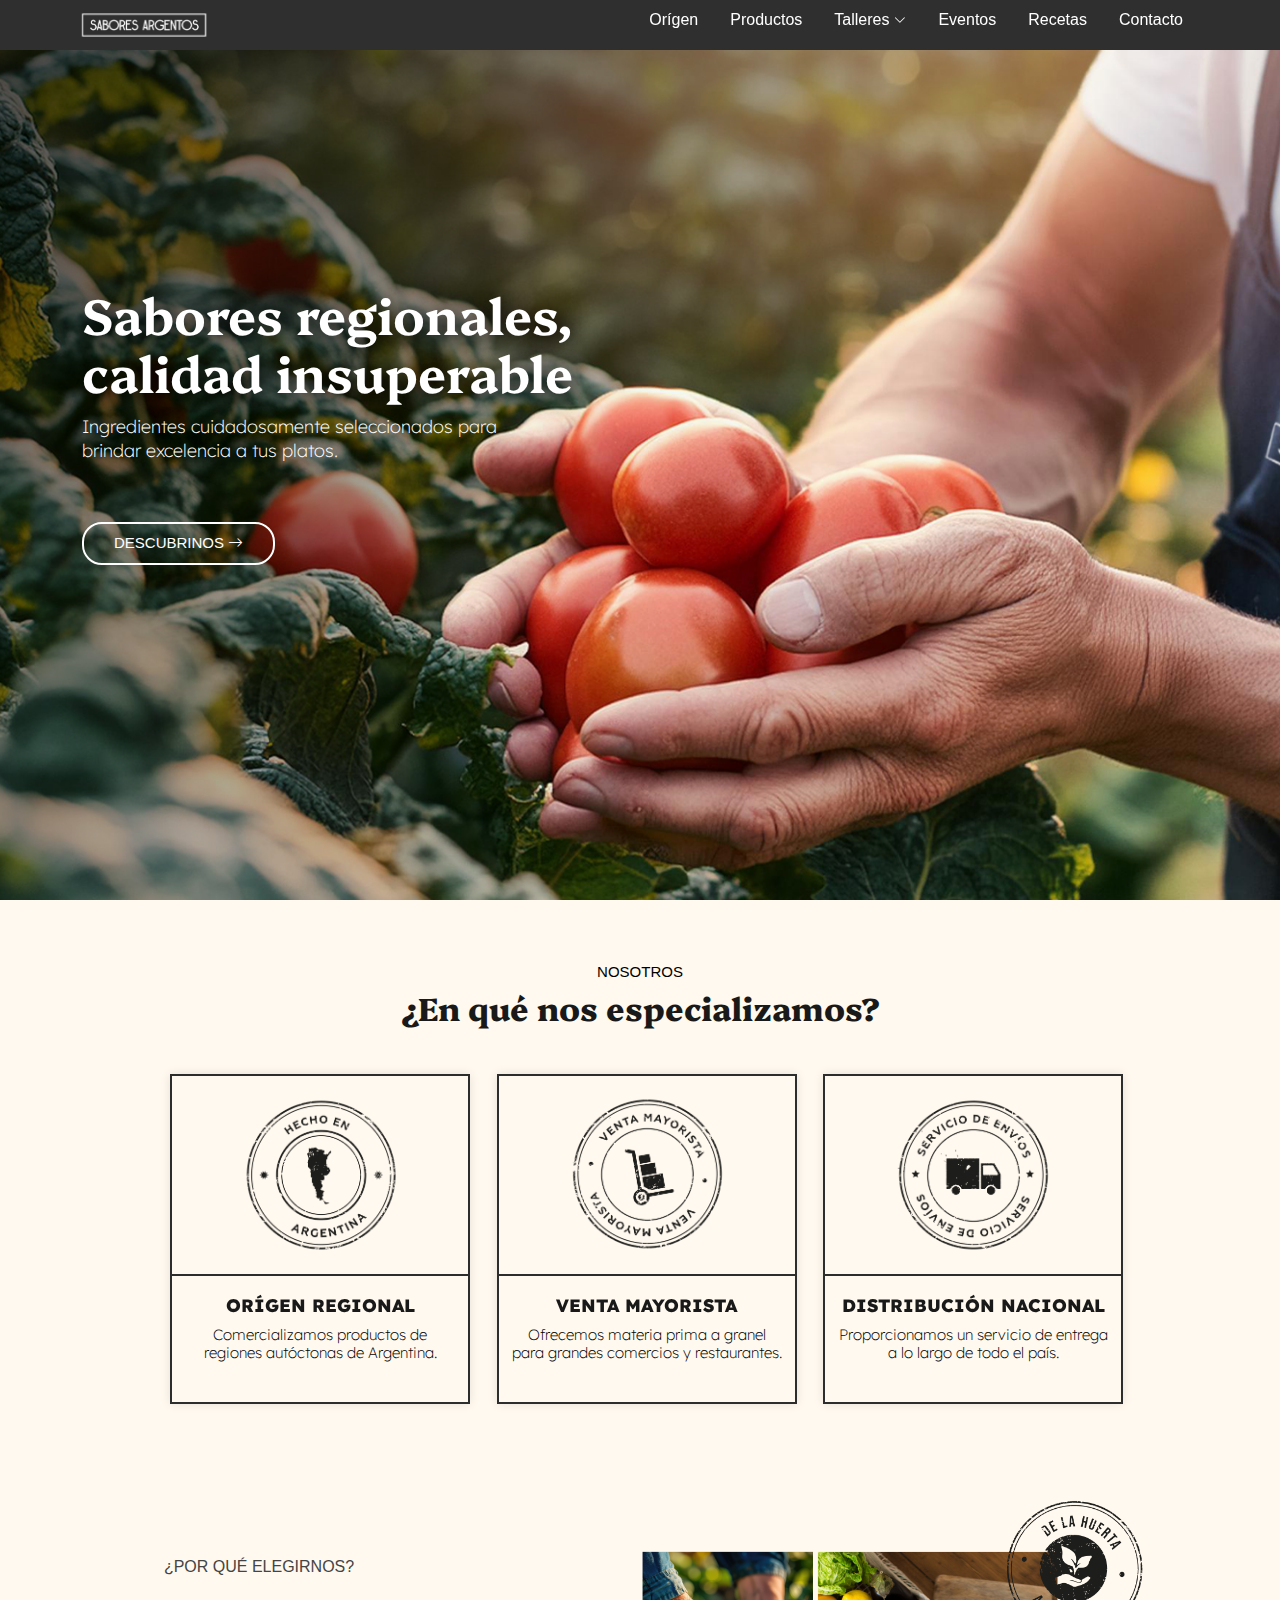
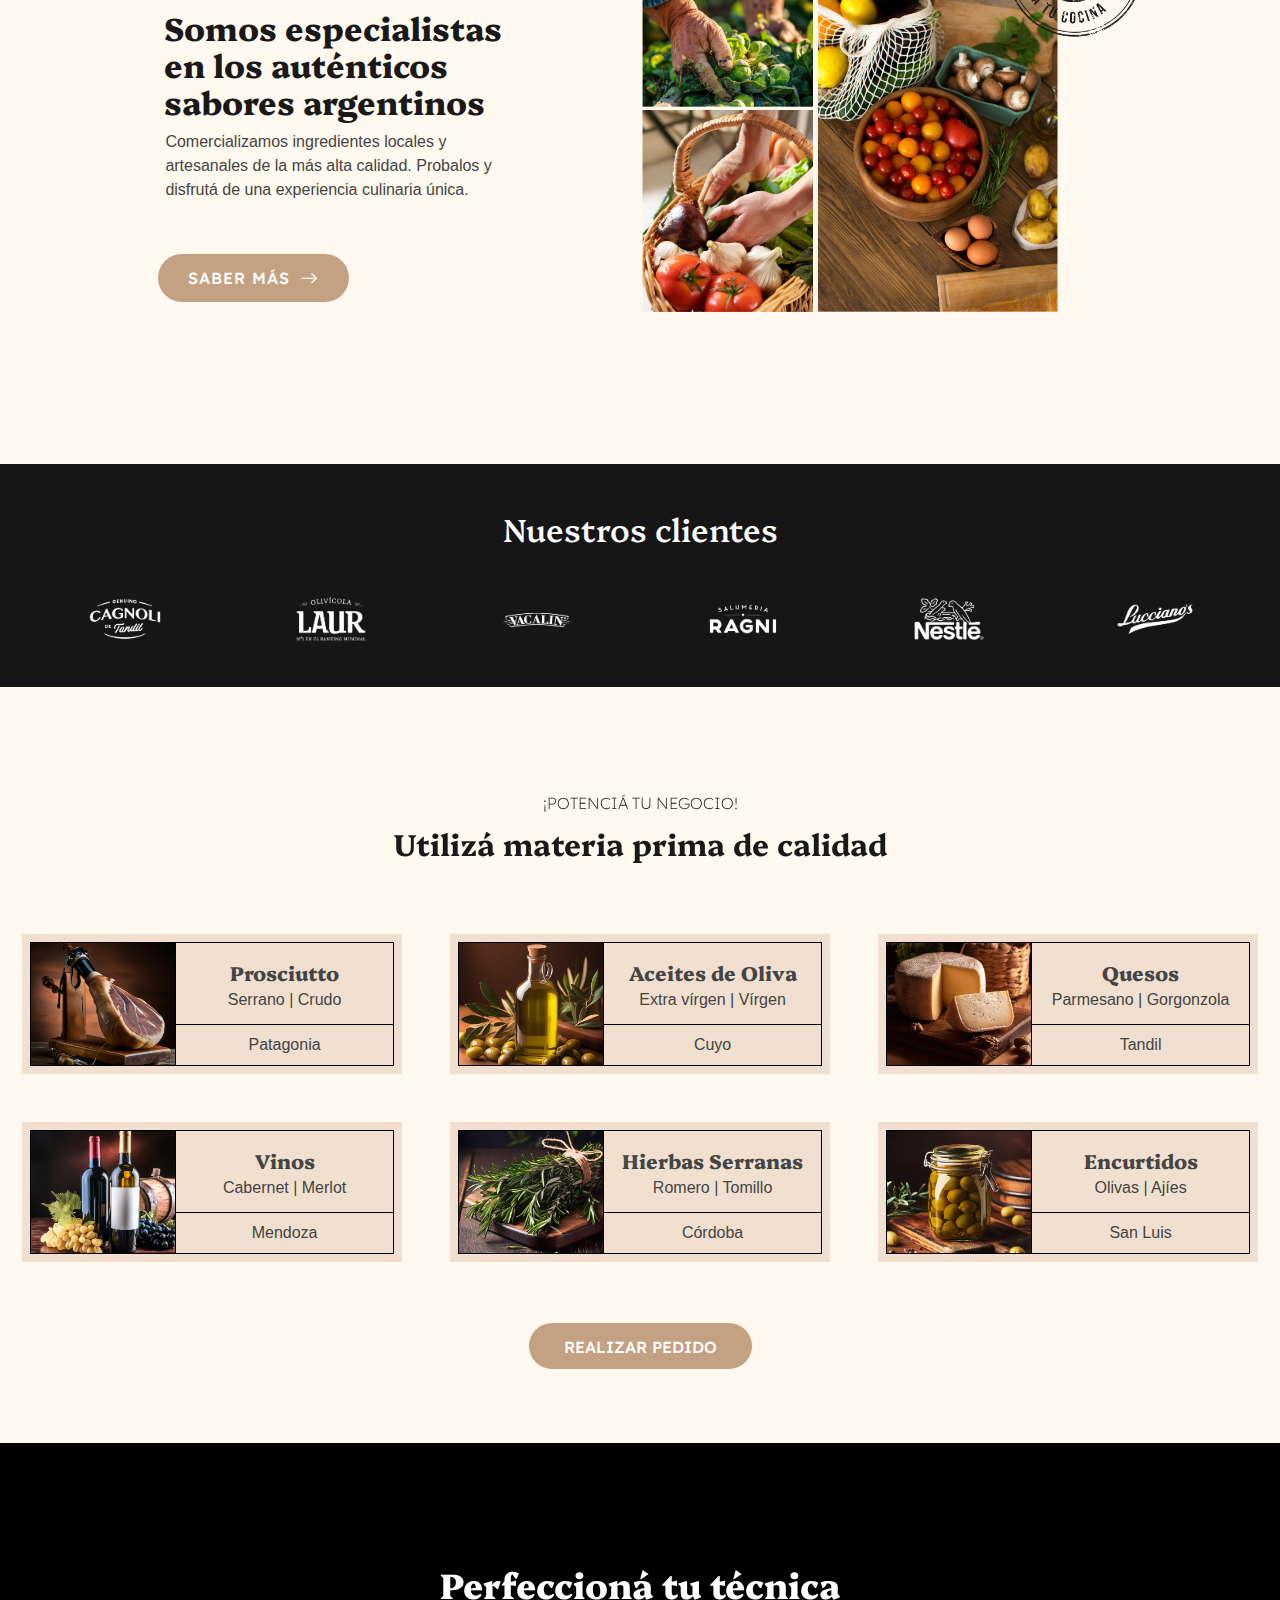
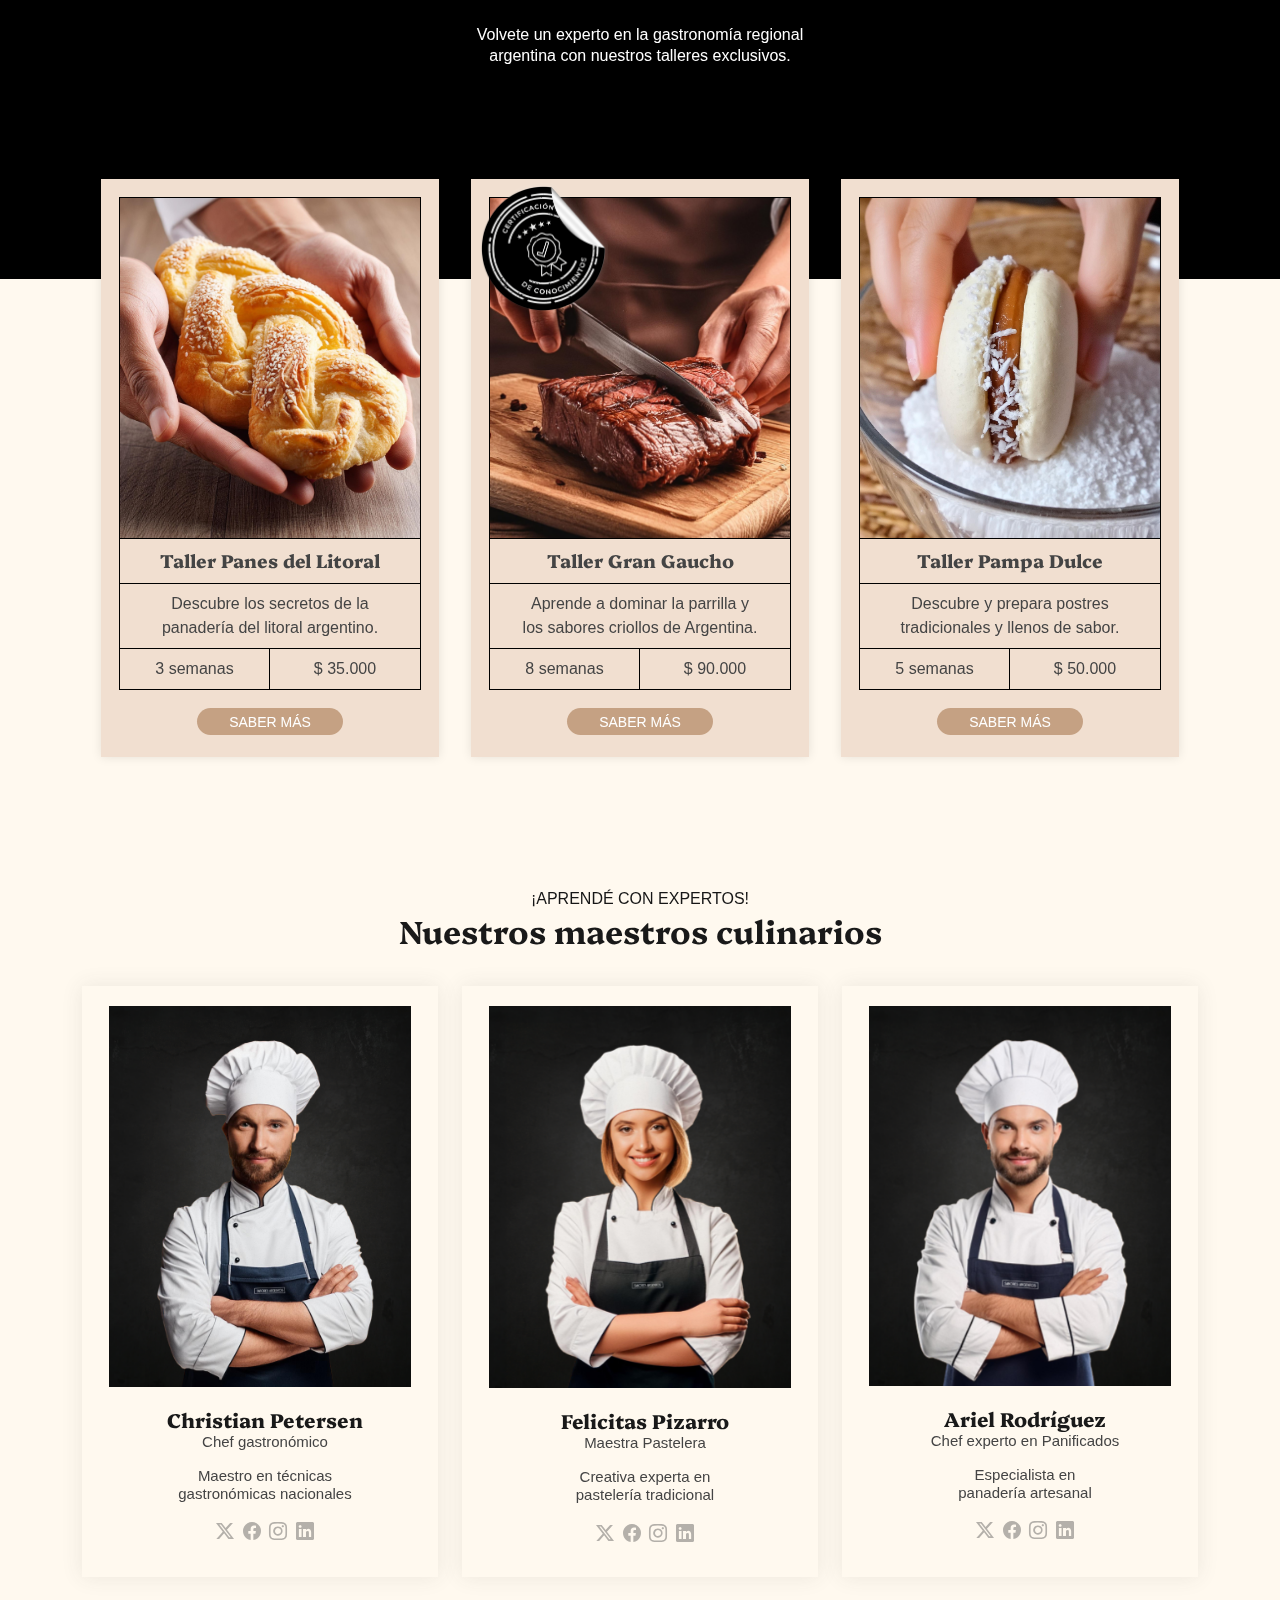
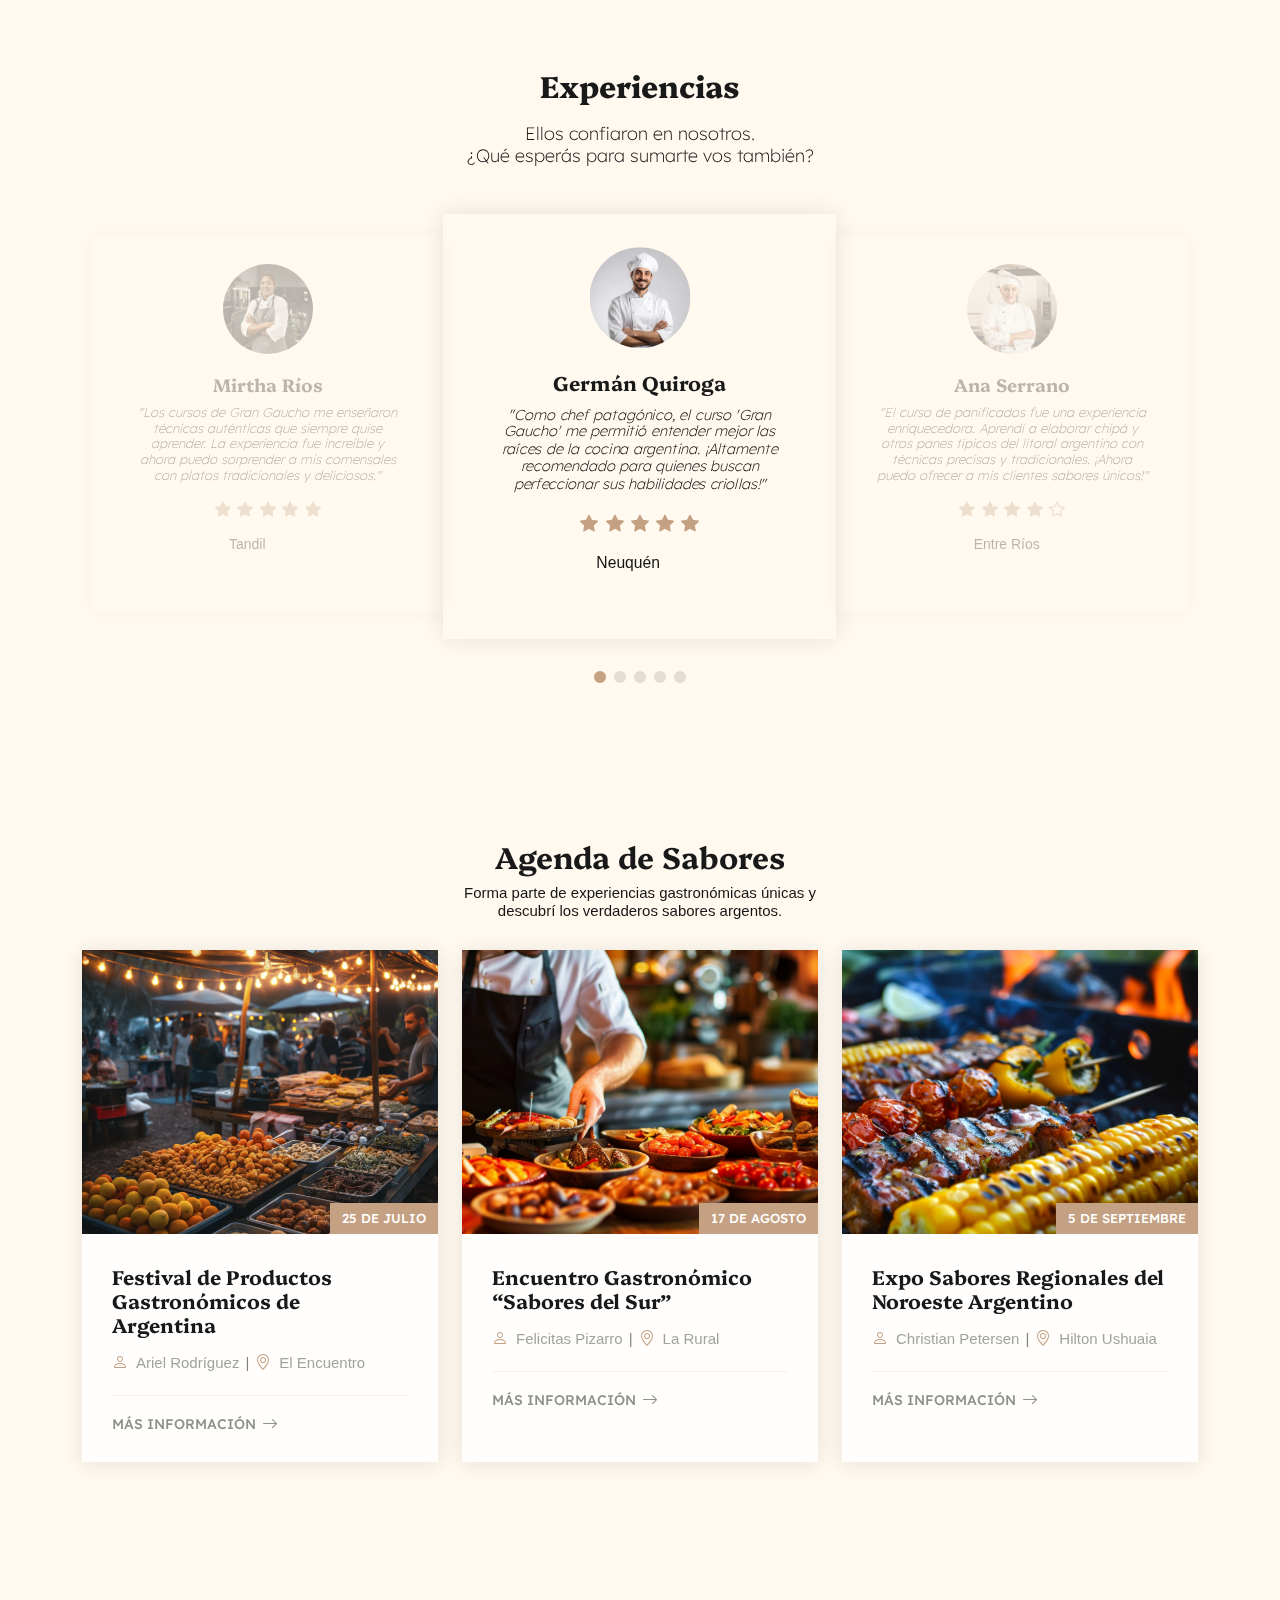
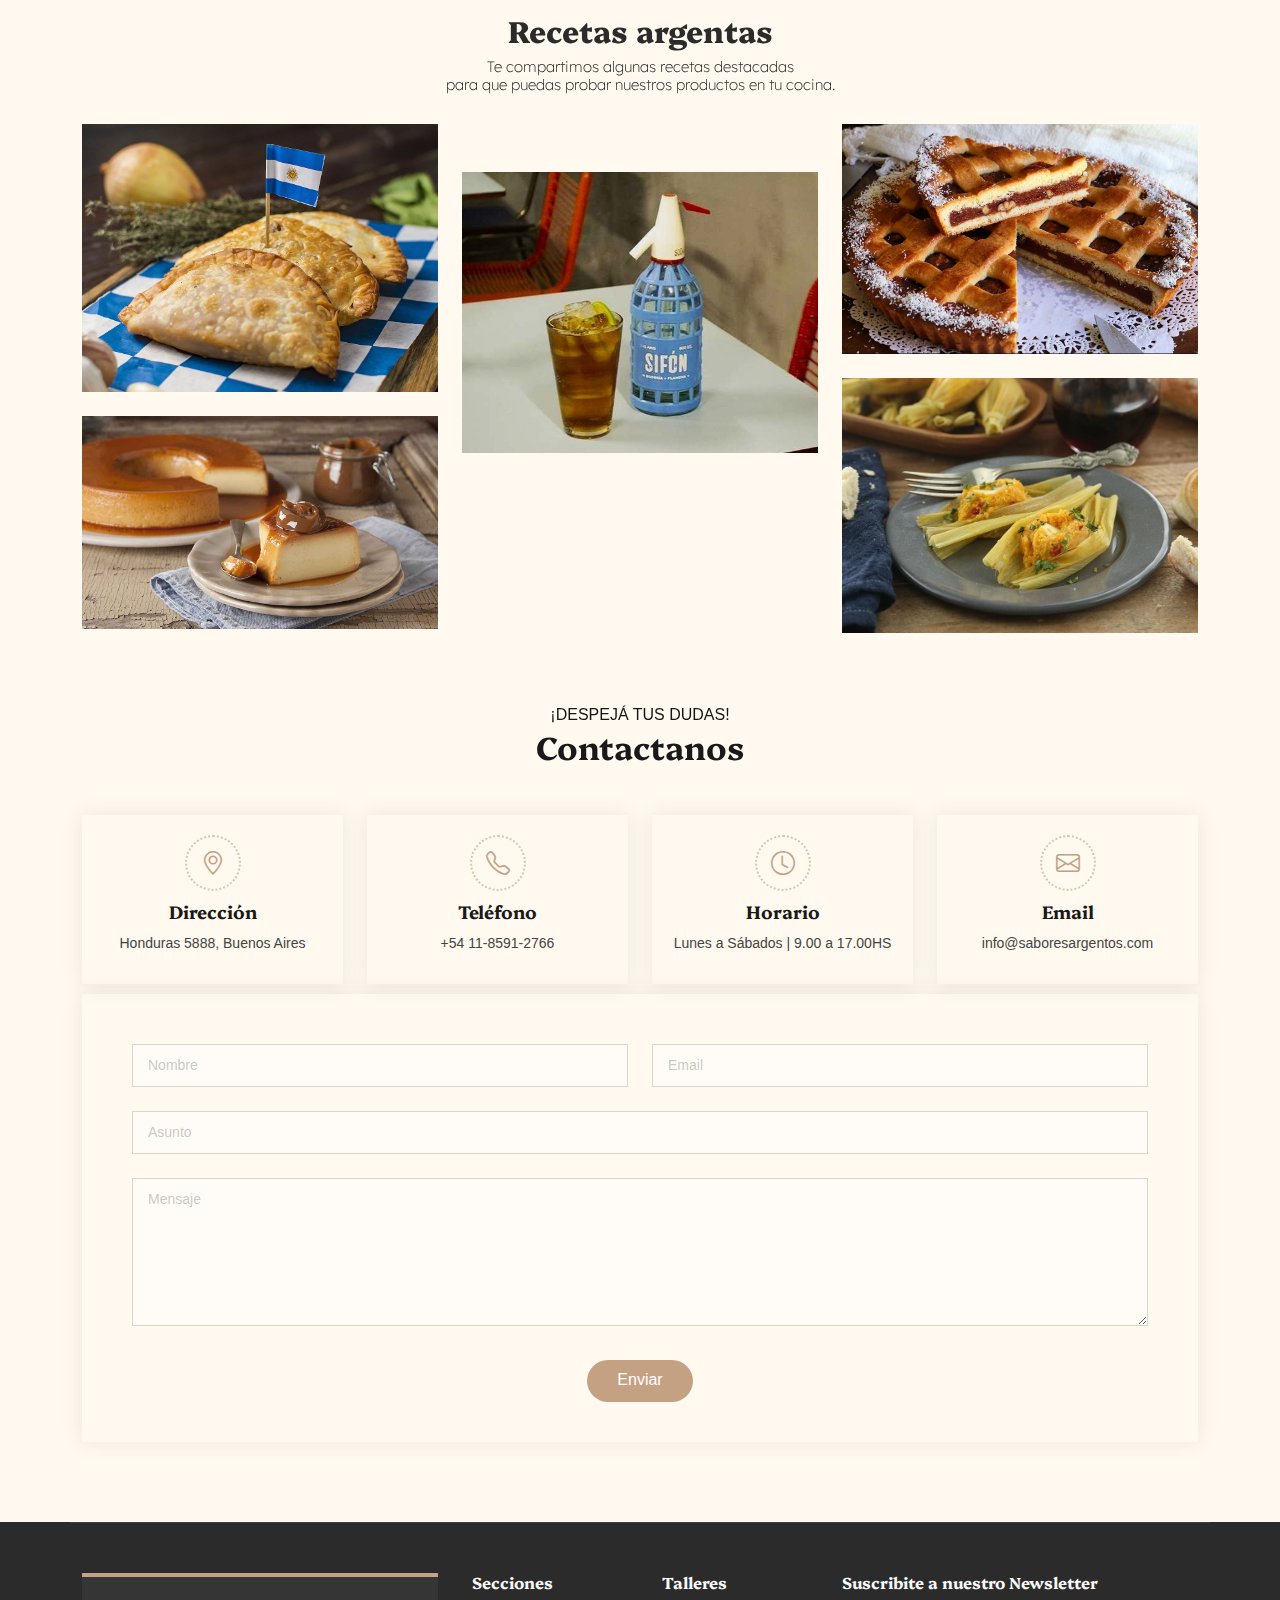
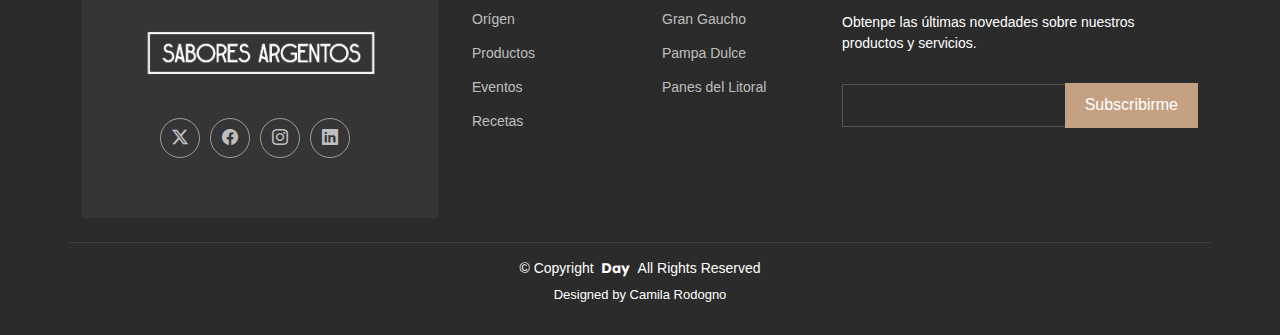
==== commit ef29bc72: "cambios" ====
--- a/index.html
+++ b/index.html
@@ -1,21 +1,1256 @@
-<!DOCTYPE html><html lang="es"><head><meta charset="UTF-8"><meta name="viewport" content="width=device-width, initial-scale=1.0"><!--NO TOCAR-->
-<!--Modificar Título de página-->    
-<title>Sabores Argentos - Rodogno Camila</title>
-
-<!--NO TOCAR--><link href="https://cdn.jsdelivr.net/npm/bootstrap@5.3.3/dist/css/bootstrap.min.css" rel="stylesheet" integrity="sha384-QWTKZyjpPEjISv5WaRU9OFeRpok6YctnYmDr5pNlyT2bRjXh0JMhjY6hW+ALEwIH" crossorigin="anonymous"></head><body><main><div class="container d-flex flex-column align-items-center justify-content-center" style="height: 100vh; width: 100%;"><!--NO TOCAR-->
-
-
-    <h3>Entrega Belluccia 3</h3>
-    <h6>Rodogno Camila</h6>
-    <!--Insertar link debajo-->
-    <a href="https://bootstrapmade.com/demo/Day/">
-    <button type="button" class="btn btn-primary my-2">Plantilla original</button></a>
-    <!--Insertar link debajo-->
-    <a href="home.html">
-    <button type="button" class="btn btn-primary my-2">Página Home</button></a>
-    <!--Insertar link debajo-->
-    <a href="detalle.html">
-    <button type="button" class="btn btn-primary my-2">Página detalle</button></a>
+
+<!DOCTYPE html>
+<html lang="en">
+
+<head>
+  <meta charset="utf-8">
+  <meta content="width=device-width, initial-scale=1.0" name="viewport">
+  <title>Sabores Argentos - Rodogno</title>
+  <meta content="" name="description">
+  <meta content="" name="keywords">
+
+  <!-- Favicons -->
+  <link href="assets/img/cami/Marca negra.png" rel="icon" sizes="128x128">
+  <link href="assets/img/cami/Marca negra.png" rel="apple-touch-icon" sizes="128x128">
+
+  <!-- Fonts -->
+  <link rel="stylesheet" href="https://fonts.googleapis.com/css2?family=Lexend:wght@400;600&display=swap">
+  <link rel="stylesheet" href="https://fonts.googleapis.com/css2?family=Platypi:ital,wght@0,300..800;1,300..800&display=swap">
+
+  <!-- REMIX ICONS -->
+  <link href="https://cdn.jsdelivr.net/npm/remixicon@4.3.0/fonts/remixicon.css" rel="stylesheet" />
+
+
+  <!-- Vendor CSS Files -->
+  <link href="assets/vendor/bootstrap/css/bootstrap.min.css" rel="stylesheet">
+  <link href="assets/vendor/bootstrap-icons/bootstrap-icons.css" rel="stylesheet">
+  <link href="assets/vendor/aos/aos.css" rel="stylesheet">
+  <link href="assets/vendor/swiper/swiper-bundle.min.css" rel="stylesheet">
+  <link href="assets/vendor/glightbox/css/glightbox.min.css" rel="stylesheet">
+
+  <!-- Main CSS File -->
+  <link href="assets/css/main.css" rel="stylesheet">
+
+  <!-- =======================================================
+  * Template Name: Day
+  * Template URL: https://bootstrapmade.com/day-multipurpose-html-template-for-free/
+  * Updated: Jun 14 2024 with Bootstrap v5.3.3
+  * Author: BootstrapMade.com
+  * License: https://bootstrapmade.com/license/
+  ======================================================== -->
+</head>
+
+<body class="index-page">
+
+  <header id="header" class="header fixed-top">
+
+    <div hidden="topbar d-flex align-items-center">
+      <div class="container d-flex justify-content-center justify-content-md-between">
+        <div class="contact-info d-flex align-items-center">
+          <i class="bi bi-envelope d-flex align-items-center"><a href="mailto:contact@example.com">contact@example.com</a></i>
+          <i class="bi bi-phone d-flex align-items-center ms-4"><span>+1 5589 55488 55</span></i>
+        </div>
+        <div hidden="social-links d-none d-md-flex align-items-center">
+          <a href="#" class="twitter"><i class="bi bi-twitter-x"></i></a>
+          <a href="#" class="facebook"><i class="bi bi-facebook"></i></a>
+          <a href="#" class="instagram"><i class="bi bi-instagram"></i></a>
+          <a href="#" class="linkedin"><i class="bi bi-linkedin"></i></a>
+        </div>
+      </div>
+    </div><!-- End Top Bar -->
+
+    <div class="branding d-flex align-items-center">
+
+      <div class="container position-relative d-flex align-items-center justify-content-between">
+        <a href="index.html" class="logo d-flex align-items-center">
+          <!-- Uncomment the line below if you also wish to use an image logo -->
+          <img src="assets/img/cami/logo.png" alt="image.png">
+        </a>
+      
+
+        <nav id="navmenu" class="navmenu">
+          <ul>
+            <li><a hidden href="#values">Nosotros</a></li>
+            <li><a href="#about">Orígen</a></li>
+            <li><a href="#services">Productos</a></li>
+            <li class="dropdown"><a href="#call-to-action"><span>Talleres</span> <i class="bi bi-chevron-down toggle-dropdown"></i></a>
+              <ul>
+                <li><a href="detalle.html">Taller Gran Gaucho</a></li>
+                <li><a href="#">Taller Panes del Litoral</a></li>
+                <li><a href="#">Taller Pampa Dulce</a></li>
+              </ul>
+            </li>
+            <li><a hidden href="#team">Equipo</a></li>
+            <li><a hidden href="#testimonials">Reseñas</a></li>
+            <li><a href="#recent-posts">Eventos</a></li>
+            <li><a href="#portfolio">Recetas</a></li>
+            <li><a href="#contact">Contacto</a></li>
+          </ul>
+          <i class="mobile-nav-toggle d-xl-none bi bi-list"></i>
+        </nav>
+      </div>
+
+    </div>
+
+  </header>
+
+  <main class="main">
+
+
+    
+    <!-- Hero Section -->
+    <section id="hero" class="hero section">
+
+      <img src="assets/img/cami/Homee.png" alt="" data-aos="fade-in">
+      
+      <div class="container" data-aos="fade-up" data-aos-delay="100">
+        <div class="row justify-content-start">
+          <div class="col-lg-8">
+            <h2>Sabores regionales,
+              <br>
+              calidad insuperable</h2>
+            <p>Ingredientes cuidadosamente seleccionados
+              para brindar excelencia a tus platos.</p>
+              <a href="#" class="btn-get-started"><span>Descubrinos         </span><i class="bi bi-arrow-right"></i></a>
+          </div>
+        </div>
+      </div>
+      
+
+    </section><!-- /Hero Section -->
+
+    <section id="values" class="values">
+
+      <div class="container aos-init aos-animate" data-aos="fade-up">
+  
+        <header class="section-header">
+          <p>NOSOTROS</p>
+          <h3>¿En qué nos especializamos?</h3>
+        </header>
+  
+        <div class="row">
+  
+          <div class="col-lg-4 aos-init aos-animate box-contenedor" data-aos="fade-up" data-aos-delay="200">
+            <div class="box box-borde">
+              <div class="box-imagen">
+                <img src="assets/img/cami/Hecho argentina negro_Sellos.png" class="img-fluid" alt="">
+              </div>
+              <h3>ORÍGEN REGIONAL</h3>
+              <p>Comercializamos productos de
+                <br>regiones autóctonas de Argentina.</p>
+            </div>
+          </div>
+  
+          <div class="col-lg-4 mt-4 mt-lg-0 aos-init aos-animate box-contenedor" data-aos="fade-up" data-aos-delay="400">
+            <div class="box box-borde">
+              <div class="box-imagen">
+                <img src="assets/img/cami/mayorista negro_Sellos.png" class="img-fluid" alt="">
+              </div>
+              <h3>VENTA MAYORISTA</h3>
+              <p>Ofrecemos materia prima a granel para grandes comercios y restaurantes.</p>
+            </div>
+          </div>
+  
+
+
+          <div class="col-lg-4 mt-4 mt-lg-0 aos-init aos-animate box-contenedor" data-aos="fade-up" data-aos-delay="600">
+            <div class="box box-borde">
+              <div class="box-imagen">
+                <img src="assets/img/cami/envios negro_Sellos.png" class="img-fluid" alt="">
+              </div>
+              <h3>DISTRIBUCIÓN NACIONAL</h3>
+              <p>Proporcionamos un servicio de entrega a lo largo de todo el país.</p>
+            </div>
+
+            
+          </div>
+          
+  
+        </div>
+  
+      </div>
+      
+  
+    </section>
+
+    <!-- Cards Section -->
+    <section hidden id="cards" class="cards section">
+
+      <div class="container">
+
+        <div class="row no-gutters">
+
+          <div hidden class="col-lg-4 col-md-6 card" data-aos="fade-up" data-aos-delay="100">
+            <span hidden>01</span>
+            <img class="regional" src="assets/img/cami/Hecho argentina_Sellos.png" alt="Esta es la descripción del icono por si no carga correctamente">
+            <h4 hidden>Lorem Ipsum</h4>
+            <p>ORÍGEN REGIONAL</p>
+          </div><!-- End Card Item -->
+
+          <div hidden class="col-lg-4 col-md-6 card" data-aos="fade-up" data-aos-delay="200">
+            <span hidden>02</span>
+            <img class="regional" src="assets/img/cami/mayorista.png" alt="Esta es la descripción del icono por si no carga correctamente">
+            <h4 hidden>Repellat Nihil</h4>
+            <p>VENTA MAYORISTA</p>
+          </div><!-- End Card Item -->
+
+          <div hidden class="col-lg-4 col-md-6 card" data-aos="fade-up" data-aos-delay="300">
+            <span hidden>03</span>
+            <img class="regional" src="assets/img/cami/envios.png" alt="Esta es la descripción del icono por si no carga correctamente">
+            <h4 hidden> Ad ad velit qui</h4>
+            <p>DISTRIBUCIÓN NACIONAL</p>
+          </div><!-- End Card Item -->
+<!-- End Card Item -->
+
+<!-- Grid Section -->
+<section id="grid" class="grid section">
+
+  <div class="grid-container">
+    <div class="grid-item">
+      <img src="assets/img/cami/Hecho argentina_Sellos.png" alt="Imagen 1">
+      <p>ORÍGEN REGIONAL</p>
+    </div>
+    <div class="grid-item">
+      <img src="assets/img/cami/mayorista.png" alt="Imagen 2">
+      <p>VENTA MAYORISTA</p>
+    </div>
+    <div class="grid-item">
+      <img src="assets/img/cami/envios.png" alt="Imagen 3">
+      <p>DISTRIBUCIÓN NACIONAL</p>
+    </div>
+    <div class="linea-horizontal"></div>
+  </div>
+  <!-- End Grid Item -->
         
 
-<!--NO TOCAR--></div></main></body><script src="https://cdn.jsdelivr.net/npm/bootstrap@5.3.3/dist/js/bootstrap.bundle.min.js" integrity="sha384-YvpcrYf0tY3lHB60NNkmXc5s9fDVZLESaAA55NDzOxhy9GkcIdslK1eN7N6jIeHz" crossorigin="anonymous"></script></html>+        </div>
+
+      </div>
+
+    </section><!-- /Cards Section -->
+
+    <!-- About Section -->
+    <section id="about" class="about section">
+
+      <!-- Section Title -->
+      <div hidden class="container section-title">
+        
+        <h2>About Us<br></h2>
+        <p>Necessitatibus eius consequatur ex aliquid fuga eum quidem sint consectetur velit</p>
+      </div><!-- End Section Title -->
+
+      <div class="container">
+
+        <div class="row gy-4">
+
+          <div class="col-lg-6 order-1 order-lg-2">
+            <img src="assets/img/cami/Elegirnos.png" class="img-fluid" alt="">
+          </div>
+
+          <div class="col-lg-6 order-2 order-lg-1 content">
+            <p class="fst">
+              ¿POR QUÉ ELEGIRNOS?
+            </p>
+            <h3>Somos especialistas
+              <br>
+              en los auténticos
+              <br>
+              sabores argentinos</h3>
+            <ul>
+              <li> <span>Comercializamos ingredientes locales y artesanales
+                de la más alta calidad. Probalos y disfrutá
+                de una experiencia culinaria única.</span></li>
+            </ul>
+            <a href="#" class="read-more"><span>SABER MÁS</span><i class="bi bi-arrow-right"></i></a>
+          </div>
+
+        </div>
+
+      </div>
+
+
+
+    </section><!-- /About Section -->
+
+    <!-- Cards Section -->
+    <section hidden id="cards" class="cards section">
+
+      <div class="container">
+
+        <div class="row no-gutters">
+
+          <div class="col-lg-4 col-md-6 card" data-aos="fade-up" data-aos-delay="100">
+            <span>01</span>
+            <h4>Lorem Ipsum</h4>
+            <p>Ulamco laboris nisi ut aliquip ex ea commodo consequat. Et consectetur ducimus vero placeat</p>
+          </div><!-- End Card Item -->
+
+          <div class="col-lg-4 col-md-6 card" data-aos="fade-up" data-aos-delay="200">
+            <span>02</span>
+            <h4>Repellat Nihil</h4>
+            <p>Dolorem est fugiat occaecati voluptate velit esse. Dicta veritatis dolor quod et vel dire leno para dest</p>
+          </div><!-- End Card Item -->
+
+          <div class="col-lg-4 col-md-6 card" data-aos="fade-up" data-aos-delay="300">
+            <span>03</span>
+            <h4> Ad ad velit qui</h4>
+            <p>Molestiae officiis omnis illo asperiores. Aut doloribus vitae sunt debitis quo vel nam quis</p>
+          </div><!-- End Card Item -->
+
+          <div class="col-lg-4 col-md-6 card" data-aos="fade-up" data-aos-delay="400">
+            <span>04</span>
+            <h4>Repellendus molestiae</h4>
+            <p>Inventore quo sint a sint rerum. Distinctio blanditiis deserunt quod soluta quod nam mider lando casa</p>
+          </div><!-- End Card Item -->
+
+          <div class="col-lg-4 col-md-6 card" data-aos="fade-up" data-aos-delay="400">
+            <span>05</span>
+            <h4>Sapiente Magnam</h4>
+            <p>Vitae dolorem in deleniti ipsum omnis tempore voluptatem. Qui possimus est repellendus est quibusdam</p>
+          </div><!-- End Card Item -->
+
+          <div class="col-lg-4 col-md-6 card" data-aos="fade-up" data-aos-delay="600">
+            <span>06</span>
+            <h4>Facilis Impedit</h4>
+            <p>Quis eum numquam veniam ea voluptatibus voluptas. Excepturi aut nostrum repudiandae voluptatibus corporis sequi</p>
+          </div><!-- End Card Item -->
+
+        </div>
+
+      </div>
+
+    </section><!-- /Cards Section -->
+
+    <!-- Clients Section -->
+    <section id="clients" class="clients section">
+
+      <div class="container">
+
+          <!-- Título de la sección -->
+          <h2 class="section-title">Nuestros clientes</h2>
+
+        <div class="swiper init-swiper">
+          <script type="application/json" class="swiper-config">
+            {
+              "loop": true,
+              "speed": 600,
+              "autoplay": {
+                "delay": 1500
+              },
+              "slidesPerView": "auto",
+              "pagination": {
+                "el": ".swiper-pagination",
+                "type": "bullets",
+                "clickable": true
+              },
+              "breakpoints": {
+                "320": {
+                  "slidesPerView": 2,
+                  "spaceBetween": 40
+                },
+                "480": {
+                  "slidesPerView": 3,
+                  "spaceBetween": 60
+                },
+                "640": {
+                  "slidesPerView": 4,
+                  "spaceBetween": 80
+                },
+                "992": {
+                  "slidesPerView": 6,
+                  "spaceBetween": 120
+                }
+              }
+            }
+          </script>
+          <div class="swiper-wrapper align-items-center">
+            <div class="swiper-slide"><img src="assets/img/cami/campagnola_Sellos copia.png" class="img-fluid" alt=""></div>
+            <div class="swiper-slide"><img src="assets/img/cami/cagnoli_Sellos copia.png" class="img-fluid" alt=""></div>
+            <div class="swiper-slide"><img src="assets/img/cami/laur_Sellos copia.png" class="img-fluid" alt=""></div>
+            <div class="swiper-slide"><img src="assets/img/cami/vacalin_Sellos copia.png" class="img-fluid" alt=""></div>
+            <div class="swiper-slide"><img src="assets/img/cami/ragni_Sellos copia.png" class="img-fluid" alt=""></div>
+            <div hidden="swiper-slide"><img src="assets/img/cami/hellmans_Sellos copia.png" class="img-fluid" alt=""></div>
+            <div class="swiper-slide"><img src="assets/img/cami/nestle_Sellos copia.png" class="img-fluid" alt=""></div>
+            <div class="swiper-slide"><img src="assets/img/cami/luccianos_Sellos copia.png" class="img-fluid" alt=""></div>
+          </div>
+        </div>
+
+      </div>
+
+    </section><!-- /Clients Section -->
+
+    <!-- Services Section -->
+    <section id="services" class="services section">
+
+      <!-- Section Title -->
+      <div class="container section-title">"<p style="margin-bottom: 10px;">¡POTENCIÁ TU NEGOCIO!</p>
+        
+        <h2 style="margin-bottom: 30px;">Utilizá materia prima de calidad</h2>
+      </div><!-- End Section Title -->
+
+      <div class="productos-contenedor">
+
+        <div class="producto-tarjeta">
+          <div class="producto-borde">
+
+            <div class="producto-imagen">
+              <img src="assets/img/cami/jamon.jpg" alt="">
+            </div>
+
+            <div class="producto-contenido">
+              <div class="producto-titulo">Prosciutto</div>
+              <div class="producto-detalle">Serrano | Crudo</div>
+              <div class="producto-descripcion">
+                <div>
+                  <i class="ri-map-pin-line"> </i>Patagonia
+                </div>
+              </div>
+            </div>
+
+          </div>
+        </div>
+
+        <div class="producto-tarjeta">
+          <div class="producto-borde">
+
+            <div class="producto-imagen">
+              <img src="assets/img/cami/aceite.jpg" alt="">
+            </div>
+
+            <div class="producto-contenido">
+              <div class="producto-titulo">Aceites de Oliva</div>
+              <div class="producto-detalle">Extra vírgen | Vírgen</div>
+              <div class="producto-descripcion">
+                <div>
+                  <i class="ri-map-pin-line"> </i>Cuyo
+                </div>
+              </div>
+            </div>
+          </div>
+        </div>
+
+        <div class="producto-tarjeta">
+          <div class="producto-borde">
+
+            <div class="producto-imagen">
+              <img src="assets/img/cami/quesoo.jpg" alt="">
+            </div>
+
+            <div class="producto-contenido">
+              <div class="producto-titulo">Quesos</div>
+              <div class="producto-detalle">Parmesano | Gorgonzola</div>
+              <div class="producto-descripcion">
+                <div>
+                  <i class="ri-map-pin-line"> </i>Tandil
+                </div>
+              </div>
+            </div>
+          </div>
+        </div>
+
+        <div class="producto-tarjeta">
+          <div class="producto-borde">
+
+            <div class="producto-imagen">
+              <img src="assets/img/cami/vino.jpg" alt="">
+            </div>
+
+            <div class="producto-contenido">
+              <div class="producto-titulo">Vinos</div>
+              <div class="producto-detalle">Cabernet | Merlot </div>
+              <div class="producto-descripcion">
+                <div>
+                  <i class="ri-map-pin-line"> </i>Mendoza
+                </div>
+              </div>
+            </div>
+          </div>
+        </div>
+
+        <div class="producto-tarjeta">
+          <div class="producto-borde">
+
+            <div class="producto-imagen">
+              <img src="assets/img/cami/romero.jpg" alt="">
+            </div>
+
+            <div class="producto-contenido">
+              <div class="producto-titulo">Hierbas Serranas</div>
+              <div class="producto-detalle">Romero | Tomillo</div>
+              <div class="producto-descripcion">
+                <div>
+                  <i class="ri-map-pin-line"> </i>Córdoba
+                </div>
+              </div>
+            </div>
+          </div>
+        </div>
+
+        <div class="producto-tarjeta">
+          <div class="producto-borde">
+
+            <div class="producto-imagen">
+              <img src="assets/img/cami/aceituna.jpg" alt="">
+            </div>
+
+            <div class="producto-contenido">
+              <div class="producto-titulo">Encurtidos</div>
+              <div class="producto-detalle">Olivas | Ajíes</div>
+              <div class="producto-descripcion">
+                <div>
+                  <i class="ri-map-pin-line"> </i>San Luis
+                </div>
+              </div>
+            </div>
+          </div>
+        </div>
+        
+      </div><!-- End productos-contenedor -->
+
+      <div class="text-center" style="margin-bottom: 10px; margin-top: 10px;"><a href="#" class="buy-btn">REALIZAR PEDIDO</a></div>
+      
+
+</section><!-- /Services Section -->
+
+
+
+    <!-- Call To Action Section -->
+    <section id="call-to-action" class="call-to-action section">
+
+      <img src="assets/img/cami/cursos.png" alt="">
+
+      <div class="container">
+        <div class="row justify-content-center">
+          <div class="col-xl-10">
+            <div class="text-center">
+              <h3>Perfeccioná tu técnica</h3>
+              <p>Volvete un experto en la gastronomía regional
+                <br>
+                argentina con nuestros talleres exclusivos.</p>
+              <a hidden class="cta-btn" href="#">Call To Action</a>
+            </div>
+          </div>
+        </div>
+      </div>
+
+    </section><!-- /Call To Action Section -->
+
+        <!-- SECCION CURSOS -->
+        <section id="pricing" class="pricing section">
+    
+          <!-- ESTA SECCION ESTA SUPERPUESTA CON LA ANTERIOR
+               ASI QUE VOY A AGREGAR UN DIV PARA EL FONDO -->
+          <div class="pricing-fondo"></div>
+
+          <div class="cursos-container">
+    
+   
+              <div class="">
+                <div class="curso-contenedor">
+                  <div class="curso-borde">
+                    <div class="curso-imagen">
+                      <img src="assets/img/cami/panificados.jpg" alt="">
+                    </div>
+                    
+                    <div class="curso-titulo">Taller Panes del Litoral</div>
+                    <div class="curso-info">Descubre los secretos de la
+                        <br>
+                        panadería del litoral argentino.</div>
+                    <div class="curso-detalles">
+                      <p class="curso-duracion">
+                        <i class="ri-time-line"></i>3 semanas
+                      </p>
+                      <p class="curso-precio">
+                        <i class="ri-price-tag-3-line"> </i>$ 35.000
+                      </p>
+                    </div>
+                  </div>
+                  <div class="curso-botonera">
+                    <a class="curso-boton"><span>SABER MÁS</span></a>
+                  </div>
+                </div>
+              </div>
+    
+              <div class="">
+                <div class="curso-contenedor">
+                  <div class="curso-borde">
+                    <div class="curso-sello">
+                      <img src="assets/img/cami/Certificacion.png" alt="">
+                    </div>
+                    <div class="curso-imagen">
+                      <img src="assets/img/cami/gran gaucho.jpg" alt="">
+                    </div>
+                    
+                    <div class="curso-titulo">Taller Gran Gaucho</div>
+                    <div class="curso-info">Aprende a dominar la parrilla y 
+                      <br>
+                      los sabores criollos de Argentina.
+                    </div>
+                    <div class="curso-detalles">
+                      <div class="curso-detalles">
+                        <p class="curso-duracion">
+                          <i class="ri-time-line"> </i>8 semanas
+                        </p>
+                        <p class="curso-precio">
+                          <i class="ri-price-tag-3-line"> </i>$ 90.000
+                        </p>
+                      </div>
+                    </div>
+                  </div>
+                  <div class="curso-botonera">
+                    <a href="detalle.html" class="curso-boton"><span>SABER MÁS</span></a>
+                  </div>
+                </div>
+              </div>
+
+              <div class="">
+                <div class="curso-contenedor">
+                  <div class="curso-borde">
+                    <div class="curso-imagen">
+                      <img src="assets/img/cami/taller dulce1.jpg" alt="">
+                    </div>
+  
+                    <div class="curso-titulo">Taller Pampa Dulce</div>
+                    <div class="curso-info">Descubre y prepara postres
+                      <br>
+                      tradicionales y llenos de sabor.
+                    </div>
+                    <div class="curso-detalles">
+                      <div class="curso-detalles">
+                        <p class="curso-duracion">
+                          <i class="ri-time-line"> </i>5 semanas
+                        </p>
+                        <p class="curso-precio">
+                          <i class="ri-price-tag-3-line"> </i>$ 50.000
+                        </p>
+                      </div>
+                    </div>
+                  </div>
+                  <div class="curso-botonera">
+                    <a class="curso-boton"><span>SABER MÁS</span></a>
+                  </div>
+                </div>
+              </div>
+                  
+          
+              
+          </div>
+
+    
+        </section><!-- /Pricing Section -->
+    
+<!-- Team Section -->
+<section id="team" class="team section" style=" padding-left: 0px;">
+
+  <!-- Section Title -->
+  <div class="container section-title">
+    <p>¡APRENDÉ CON EXPERTOS!</p>
+    <h2>Nuestros maestros culinarios</h2>
+  </div><!-- End Section Title -->
+
+  <div class="container">
+
+    <div class="row">
+
+      <div class="col-lg-4 col-md-6 d-flex">
+        <div class="member">
+          <img src="assets/img/cami/chef1.png" class="img-fluid" alt="">
+          <div class="member-content">
+            <h4>Christian Petersen</h4>
+            <p>Chef gastronómico</p>
+            <p>Maestro en técnicas
+              <br>gastronómicas nacionales</p>
+            <div class="social">
+              <a href=""><i class="bi bi-twitter-x"></i></a>
+              <a href=""><i class="bi bi-facebook"></i></a>
+              <a href=""><i class="bi bi-instagram"></i></a>
+              <a href=""><i class="bi bi-linkedin"></i></a>
+            </div>
+          </div>
+        </div>
+      </div><!-- End Team Member -->
+
+      <div class="col-lg-4 col-md-6 d-flex">
+        <div class="member">
+          <img src="assets/img/cami/chef2.png" class="img-fluid" alt="">
+          <div class="member-content">
+            <h4>Felicitas Pizarro</h4>
+            <p>Maestra Pastelera</p>
+            <p>Creativa experta en
+              <br>pastelería tradicional</p>
+            <div class="social">
+              <a href=""><i class="bi bi-twitter-x"></i></a>
+              <a href=""><i class="bi bi-facebook"></i></a>
+              <a href=""><i class="bi bi-instagram"></i></a>
+              <a href=""><i class="bi bi-linkedin"></i></a>
+            </div>
+          </div>
+        </div>
+      </div><!-- End Team Member -->
+
+      <div class="col-lg-4 col-md-6 d-flex">
+        <div class="member">
+          <img src="assets/img/cami/chef3.png" class="img-fluid" alt="">
+          <div class="member-content">
+            <h4>Ariel Rodríguez</h4>
+            <p>Chef experto en Panificados</p>
+            <p>Especialista en
+              <br>panadería artesanal</p>
+            <div class="social">
+              <a href=""><i class="bi bi-twitter-x"></i></a>
+              <a href=""><i class="bi bi-facebook"></i></a>
+              <a href=""><i class="bi bi-instagram"></i></a>
+              <a href=""><i class="bi bi-linkedin"></i></a>
+            </div>
+          </div>
+        </div>
+      </div><!-- End Team Member -->
+
+    </div>
+
+  </div>
+
+</section><!-- /Team Section -->
+
+<section id="testimonials" class="testimonials section">
+
+  <!-- Section Title -->
+  
+  <div class="container section-title">
+    <h2>Experiencias</h2>
+    <p>Ellos confiaron en nosotros.
+      <br>¿Qué esperás para sumarte vos también?</p>
+  </div><!-- End Section Title -->
+
+  <div class="container">
+
+    <div class="swiper init-swiper">
+      <script type="application/json" class="swiper-config">
+        {
+          "loop": true,
+          "speed": 600,
+          "autoplay": {
+            "delay": 5000
+          },
+          "slidesPerView": "auto",
+          "pagination": {
+            "el": ".swiper-pagination",
+            "type": "bullets",
+            "clickable": true
+          },
+          "breakpoints": {
+            "320": {
+              "slidesPerView": 1,
+              "spaceBetween": 40
+            },
+            "1200": {
+              "slidesPerView": 3,
+              "spaceBetween": 1
+            }
+          }
+        }
+      </script>
+      <div class="swiper-wrapper">
+
+        <div class="swiper-slide">
+          <div class="testimonial-item">
+            <div class="stars">
+              <div class="profile mt-auto">
+                <img src="assets/img/cami/testimonios5.jpg" class="testimonial-img" alt="">
+                <h3>Mirtha Ríos</h3>
+              </div>
+            <div>
+              <p>
+              "Los cursos de Gran Gaucho me enseñaron técnicas auténticas que siempre quise aprender. La experiencia fue increíble y ahora puedo sorprender a mis comensales con platos tradicionales y deliciosos."</p>
+              </div>
+              <div>
+                <i class="bi bi-star-fill"></i>
+                <i class="bi bi-star-fill"></i>
+                <i class="bi bi-star-fill"></i>
+                <i class="bi bi-star-fill"></i>
+                <i class="bi bi-star-fill"></i>
+              </div>
+              <div class="testimonial-ubicación">
+                <div>
+                  <i class="ri-map-pin-line"></i><span>Tandil</span>
+                </div>
+              </div>
+            </div>
+          </div>
+        </div><!-- End testimonial item -->
+
+
+        <div class="swiper-slide">
+          <div class="testimonial-item">
+            <div class="stars">
+              <div class="profile mt-auto">
+                <img src="assets/img/cami/testimonios4.jpg" class="testimonial-img" alt="">
+                <h3>Germán Quiroga</h3>
+              </div>
+            <div>
+              <p>
+                "Como chef patagónico, el curso 'Gran Gaucho' me permitió entender mejor las raíces de la cocina argentina. ¡Altamente recomendado para quienes buscan perfeccionar sus habilidades criollas!"</p>
+              </div>
+              <div>
+                <i class="bi bi-star-fill"></i>
+                <i class="bi bi-star-fill"></i>
+                <i class="bi bi-star-fill"></i>
+                <i class="bi bi-star-fill"></i>
+                <i class="bi bi-star-fill"></i>
+              </div>
+              <div class="testimonial-ubicación">
+                <div>
+                  <i class="ri-map-pin-line"></i><span>Neuquén</span>
+                </div>
+              </div>
+            </div>
+          </div>
+        </div><!-- End testimonial item -->
+
+        <div class="swiper-slide">
+          <div class="testimonial-item">
+            <div class="stars">
+              <div class="profile mt-auto">
+                <img src="assets/img/cami/testimonios1.jpg" class="testimonial-img" alt="">
+                <h3>Ana Serrano</h3>
+              </div>
+            <div>
+              <p>
+                "El curso de panificados fue una experiencia enriquecedora. Aprendí a elaborar chipá y otros panes típicos del litoral argentino con técnicas precisas y tradicionales. ¡Ahora puedo ofrecer a mis clientes sabores únicos!"</p>
+              </div>
+              <div>
+                <i class="bi bi-star-fill"></i>
+                <i class="bi bi-star-fill"></i>
+                <i class="bi bi-star-fill"></i>
+                <i class="bi bi-star-fill"></i>
+                <i class="bi bi-star"></i>
+              </div>
+              <div class="testimonial-ubicación">
+                <div>
+                  <i class="ri-map-pin-line"></i><span>Entre Ríos</span>
+                </div>
+              </div>
+            </div>
+          </div>
+        </div><!-- End testimonial item -->
+
+        <div class="swiper-slide">
+          <div class="testimonial-item">
+            <div class="stars">
+              <div class="profile mt-auto">
+                <img src="assets/img/cami/testimonios2.jpg" class="testimonial-img" alt="">
+                <h3>Paula Ortiz</h3>
+              </div>
+            <div>
+              <p>
+                "Hacer el curso 'Pampa Dulce' fue como un viaje de sabores. Aprendí a preparar postres tradicionales con un gran enfoque en la autenticidad y el sabor. Recomiendo este curso a todos los amantes de los postres criollos."</p>
+              </div>
+              <div>
+                <i class="bi bi-star-fill"></i>
+                <i class="bi bi-star-fill"></i>
+                <i class="bi bi-star-fill"></i>
+                <i class="bi bi-star-fill"></i>
+                <i class="bi bi-star-fill"></i>
+              </div>
+              <div class="testimonial-ubicación">
+                <div>
+                  <i class="ri-map-pin-line"></i><span>Chubut</span>
+                </div>
+              </div>
+            </div>
+          </div>
+        </div><!-- End testimonial item -->
+
+        <div class="swiper-slide">
+          <div class="testimonial-item">
+            <div class="stars">
+              <div class="profile mt-auto">
+                <img src="assets/img/cami/testimonios3.jpg" class="testimonial-img" alt="">
+                <h3>Martín Della</h3>
+              </div>
+            <div>
+              <p>
+              "Realice los 3 cursos y siento que mi carrera como chef se ha enriquecido profundamente. Cada curso me proporcionó un conocimiento sólido y práctico que ahora aplico en mi cocina diaria. Súper satisfecha. ¡Los recomiendo!"</p>
+              </div>
+              <div>
+                <i class="bi bi-star-fill"></i>
+                <i class="bi bi-star-fill"></i>
+                <i class="bi bi-star-fill"></i>
+                <i class="bi bi-star-fill"></i>
+                <i class="bi bi-star-half"></i>
+              </div>
+              <div class="testimonial-ubicación">
+                <div>
+                  <i class="ri-map-pin-line"></i><span>Salta</span>
+                </div>
+              </div>
+            </div>
+          </div>
+        </div><!-- End testimonial item -->
+
+      </div>
+      <div class="swiper-pagination"></div>
+    </div>
+
+  </div>
+
+</section><!-- /Testimonials Section -->
+
+<section id="recent-posts" class="recent-posts section"><!-- /Eventos Section -->
+
+  <!-- Section Title -->
+  <div class="container section-title aos-init aos-animate">
+    <h2>Agenda de Sabores</h2>
+    <p>Forma parte de experiencias gastronómicas únicas y
+      <br>descubrí los verdaderos sabores argentos.</p>
+  </div><!-- End Section Title -->
+
+  <div class="container">
+
+    <div class="row gy-5">
+
+      <div class="col-xl-4 col-md-6">
+        <div class="post-item position-relative h-100 aos-init aos-animate" data-aos="fade-up" data-aos-delay="100">
+
+          <div class="post-img position-relative overflow-hidden">
+            <img src="assets/img/cami/evento 1.jpg" class="img-fluid" alt="">
+            <span class="post-date">25 de Julio</span>
+          </div>
+
+          <div class="post-content d-flex flex-column">
+
+            <h3 class="post-title">Festival de Productos Gastronómicos de Argentina</h3>
+
+            <div class="meta d-flex align-items-center">
+              <div class="d-flex align-items-center">
+                <i class="bi bi-person"></i> <span class="ps-2">Ariel Rodríguez</span>
+              </div>
+              <span class="px-3 text-black-50">|</span>
+              <div class="d-flex align-items-center">
+                <i class="bi bi-geo-alt"></i> <span class="ps-2">El Encuentro</span>
+              </div>
+            </div>
+
+            <hr>
+
+            <a href="blog-details.html" class="readmore stretched-link"><span>MÁS INFORMACIÓN</span><i class="bi bi-arrow-right"></i></a>
+
+          </div>
+
+        </div>
+      </div><!-- End post item -->
+
+      <div class="col-xl-4 col-md-6">
+        <div class="post-item position-relative h-100 aos-init aos-animate" data-aos="fade-up" data-aos-delay="200">
+
+          <div class="post-img position-relative overflow-hidden">
+            <img src="assets/img/cami/evento 2.jpg" class="img-fluid" alt="">
+            <span class="post-date">17 de Agosto</span>
+          </div>
+
+          <div class="post-content d-flex flex-column">
+
+            <h3 class="post-title">Encuentro Gastronómico “Sabores del Sur”</h3>
+
+            <div class="meta d-flex align-items-center">
+              <div class="d-flex align-items-center">
+                <i class="bi bi-person"></i> <span class="ps-2">Felicitas Pizarro</span>
+              </div>
+              <span class="px-3 text-black-50">|</span>
+              <div class="d-flex align-items-center">
+                <i class="bi bi-geo-alt"></i> <span class="ps-2">La Rural</span>
+              </div>
+            </div>
+
+            <hr>
+
+            <a href="blog-details.html" class="readmore stretched-link"><span>MÁS INFORMACIÓN</span><i class="bi bi-arrow-right"></i></a>
+
+          </div>
+
+        </div>
+      </div><!-- End post item -->
+
+      <div class="col-xl-4 col-md-6 aos-init aos-animate" data-aos="fade-up" data-aos-delay="300">
+        <div class="post-item position-relative h-100">
+
+          <div class="post-img position-relative overflow-hidden">
+            <img src="assets/img/cami/evento 3.jpg" class="img-fluid" alt="">
+            <span class="post-date">5 de Septiembre</span>
+          </div>
+
+          <div class="post-content d-flex flex-column">
+
+            <h3 class="post-title">Expo Sabores Regionales del Noroeste Argentino</h3>
+
+            <div class="meta d-flex align-items-center">
+              <div class="d-flex align-items-center">
+                <i class="bi bi-person"></i> <span class="ps-2">Christian Petersen</span>
+              </div>
+              <span class="px-3 text-black-50">|</span>
+              <div class="d-flex align-items-center">
+                <i class="bi bi-geo-alt"></i></i> <span class="ps-2">Hilton Ushuaia</span>
+              </div>
+            </div>
+
+            <hr>
+
+            <a href="blog-details.html" class="readmore stretched-link"><span>MÁS INFORMACIÓN</span><i class="bi bi-arrow-right"></i></a>
+
+          </div>
+
+        </div>
+      </div><!-- End post item -->
+
+    </div>
+
+  </div>
+
+</section>
+
+    <!-- Portfolio Section -->
+    <section id="portfolio" class="portfolio section">
+
+      <!-- Section Title -->
+      <div class="container section-title">
+        
+        <h2>Recetas argentas</h2>
+        <p>Te compartimos algunas recetas destacadas 
+          <br>
+          para que puedas probar nuestros productos en tu cocina.</p>
+      </div><!-- End Section Title -->
+
+      <div class="container">
+
+        <div class="isotope-layout" data-sort="original-order">
+
+          <div class="row gy-4 isotope-container">
+
+            <div class="col-lg-4 col-md-6 portfolio-item isotope-item filter-app">
+              <img src="assets/img/cami/empanadas.png" class="img-fluid" alt="">
+              <div class="portfolio-info">
+                <h4>Empanadas de Carne</h4>
+                <p>Cortadas a cuchillo</p>
+              </div>
+            </div><!-- End Portfolio Item -->
+
+            <div class="col-lg-4 col-md-6 portfolio-item isotope-item filter-product">
+              <img src="assets/img/cami/locro.jpg" class="img-fluid" alt="">
+              <div class="portfolio-info">
+                <h4>Locro</h4>
+                <p>Al disco</p>
+              </div>
+            </div><!-- End Portfolio Item -->
+
+            <div class="col-lg-4 col-md-6 portfolio-item isotope-item filter-app">
+              <img src="assets/img/cami/pastafrola membrillo.png" class="img-fluid" alt="">
+              <div class="portfolio-info">
+                <h4>Pastafrola</h4>
+                <p>Podés rellenarla de membrillo o batata</p>
+              </div>
+            </div><!-- End Portfolio Item -->
+
+            <div class="col-lg-4 col-md-6 portfolio-item isotope-item filter-app">
+              <img src="assets/img/cami/Cynar.jpg" class="img-fluid" alt="">
+              <div class="portfolio-info">
+                <h4>Aperitivo</h4>
+                <p>Disfrutá un Cynar con soda</p>
+              </div>
+            </div><!-- End Portfolio Item -->
+
+            <div class="col-lg-4 col-md-6 portfolio-item isotope-item filter-product">
+              <img src="assets/img/cami/humita en chala.jpg" class="img-fluid" alt="">
+              <div class="portfolio-info">
+                <h4>Humita en chala</h4>
+                <p>Receta original del NOA</p>
+              </div>
+            </div><!-- End Portfolio Item -->
+
+            <div class="col-lg-4 col-md-6 portfolio-item isotope-item filter-branding">
+              <img src="assets/img/cami/flan.jpg" class="img-fluid" alt="">
+              <div class="portfolio-info">
+                <h4>Flan</h4>
+                <p>Con mucho dulce de leche</p>
+              </div>
+            </div><!-- End Portfolio Item -->
+
+          </div><!-- End Portfolio Container -->
+
+        </div>
+
+      </div>
+
+    </section><!-- /Portfolio Section -->
+
+
+    <!-- Contact Section -->
+    <section id="contact" class="contact section">
+
+      <!-- Section Title -->
+      <div class="container section-title">
+        <p>¡DESPEJÁ TUS DUDAS!</p>
+        <h2>Contactanos</h2>
+      </div><!-- End Section Title -->
+
+      <div class="container" style="padding-bottom: 20px;">
+
+        <div class="row gy-4">
+
+          <div class="col-lg-3 col-md-6">
+            <div class="info-item d-flex flex-column justify-content-center align-items-center">
+              <i class="bi bi-geo-alt"></i>
+              <h3>Dirección</h3>
+              <p>Honduras 5888, Buenos Aires</p>
+            </div>
+          </div><!-- End Info Item -->
+
+          <div class="col-lg-3 col-md-6">
+            <div class="info-item d-flex flex-column justify-content-center align-items-center">
+              <i class="bi bi-telephone"></i>
+              <h3>Teléfono</h3>
+              <p>+54 11-8591-2766</p>
+            </div>
+          </div><!-- End Info Item -->
+
+          <div class="col-lg-3 col-md-6">
+            <div class="info-item d-flex flex-column justify-content-center align-items-center">
+              <i class="bi bi-clock"></i>
+              <h3>Horario</h3>
+              <p>Lunes a Sábados | 9.00 a 17.00HS</p>
+            </div>
+          </div><!-- End Info Item -->
+
+          <div class="col-lg-3 col-md-6">
+            <div class="info-item d-flex flex-column justify-content-center align-items-center">
+              <i class="bi bi-envelope"></i>
+              <h3>Email</h3>
+              <p>info@saboresargentos.com</p>
+            </div>
+          </div><!-- End Info Item -->
+
+
+        </div>
+
+          <div class="col-lg-6">
+            <form action="forms/contact.php" method="post" class="php-email-form">
+              <div class="row gy-4">
+
+                <div class="col-md-6">
+                  <input type="text" name="name" class="form-control" placeholder="Nombre" required="">
+                </div>
+
+                <div class="col-md-6 ">
+                  <input type="email" class="form-control" name="email" placeholder="Email" required="">
+                </div>
+
+                <div class="col-md-12">
+                  <input type="text" class="form-control" name="subject" placeholder="Asunto" required="">
+                </div>
+
+                <div class="col-md-12">
+                  <textarea class="form-control" name="message" rows="6" placeholder="Mensaje" required=""></textarea>
+                </div>
+
+                <div class="col-md-12 text-center">
+                  <div class="loading">Cargando</div>
+                  <div class="error-message"></div>
+                  <div class="sent-message">Tu mensaje ha sido enviado con éxito. Gracias por contactarte!</div>
+
+                  <button type="submit">Enviar</button>
+                </div>
+
+              </div>
+            </form>
+          </div><!-- End Contact Form -->
+
+        </div>
+
+      </div>
+
+    </section><!-- /Contact Section -->
+
+  </main>
+
+  <footer id="footer" class="footer position-relative">
+
+    <div class="container footer-top">
+      <div class="row gy-4">
+        <div class="col-lg-4 col-md-6">
+          <div class="footer-about">
+              <a><img src="assets/img/cami/logo.png" class="logo"></a>
+            <div class="social-links d-flex mt-4">
+              <a href=""><i class="bi bi-twitter-x"></i></a>
+              <a href=""><i class="bi bi-facebook"></i></a>
+              <a href=""><i class="bi bi-instagram"></i></a>
+              <a href=""><i class="bi bi-linkedin"></i></a>
+            </div>
+          </div>
+        </div>
+
+        <div class="col-lg-2 col-md-3 footer-links">
+          <h4>Secciones</h4>
+          <ul>
+            <li><a href="#">Orígen</a></li>
+            <li><a href="#">Productos</a></li>
+            <li><a href="#">Eventos</a></li>
+            <li><a href="#">Recetas</a></li>
+          </ul>
+        </div>
+
+        <div class="col-lg-2 col-md-3 footer-links">
+          <h4>Talleres</h4>
+          <ul>
+            <li><a href="#">Gran Gaucho</a></li>
+            <li><a href="#">Pampa Dulce</a></li>
+            <li><a href="#">Panes del Litoral</a></li>
+          </ul>
+        </div>
+
+        <div class="col-lg-4 col-md-12 footer-newsletter">
+          <h4>Suscribite a nuestro Newsletter</h4>
+          <p>Obtenpe las últimas novedades sobre nuestros productos y servicios.</p>
+          <form action="forms/newsletter.php" method="post" class="php-email-form">
+            <div class="newsletter-form"><input type="email" name="email"><input type="submit" value="Subscribirme"></div>
+            <div class="loading">Loading</div>
+            <div class="error-message"></div>
+            <div class="sent-message">Your subscription request has been sent. Thank you!</div>
+          </form>
+        </div>
+
+      </div>
+    </div>
+
+    <div class="container copyright text-center mt-4">
+      <p>© <span>Copyright</span> <strong class="px-1 sitename">Day</strong> <span>All Rights Reserved</span></p>
+      <div class="credits">
+        <!-- All the links in the footer should remain intact. -->
+        <!-- You can delete the links only if you've purchased the pro version. -->
+        <!-- Licensing information: https://bootstrapmade.com/license/ -->
+        <!-- Purchase the pro version with working PHP/AJAX contact form: [buy-url] -->
+        Designed by <a>Camila Rodogno</a>
+      </div>
+    </div>
+
+  </footer>
+
+  <!-- Scroll Top -->
+  <a href="#" id="scroll-top" class="scroll-top d-flex align-items-center justify-content-center"><i class="bi bi-arrow-up-short"></i></a>
+
+  <!-- Preloader -->
+  <div id="preloader"></div>
+
+  <!-- Vendor JS Files -->
+  <script src="assets/vendor/bootstrap/js/bootstrap.bundle.min.js"></script>
+  <script src="assets/vendor/php-email-form/validate.js"></script>
+  <script src="assets/vendor/aos/aos.js"></script>
+  <script src="assets/vendor/swiper/swiper-bundle.min.js"></script>
+  <script src="assets/vendor/glightbox/js/glightbox.min.js"></script>
+  <script src="assets/vendor/imagesloaded/imagesloaded.pkgd.min.js"></script>
+  <script src="assets/vendor/isotope-layout/isotope.pkgd.min.js"></script>
+
+  <!-- Main JS File -->
+  <script src="assets/js/main.js"></script>
+
+</body>
+
+</html>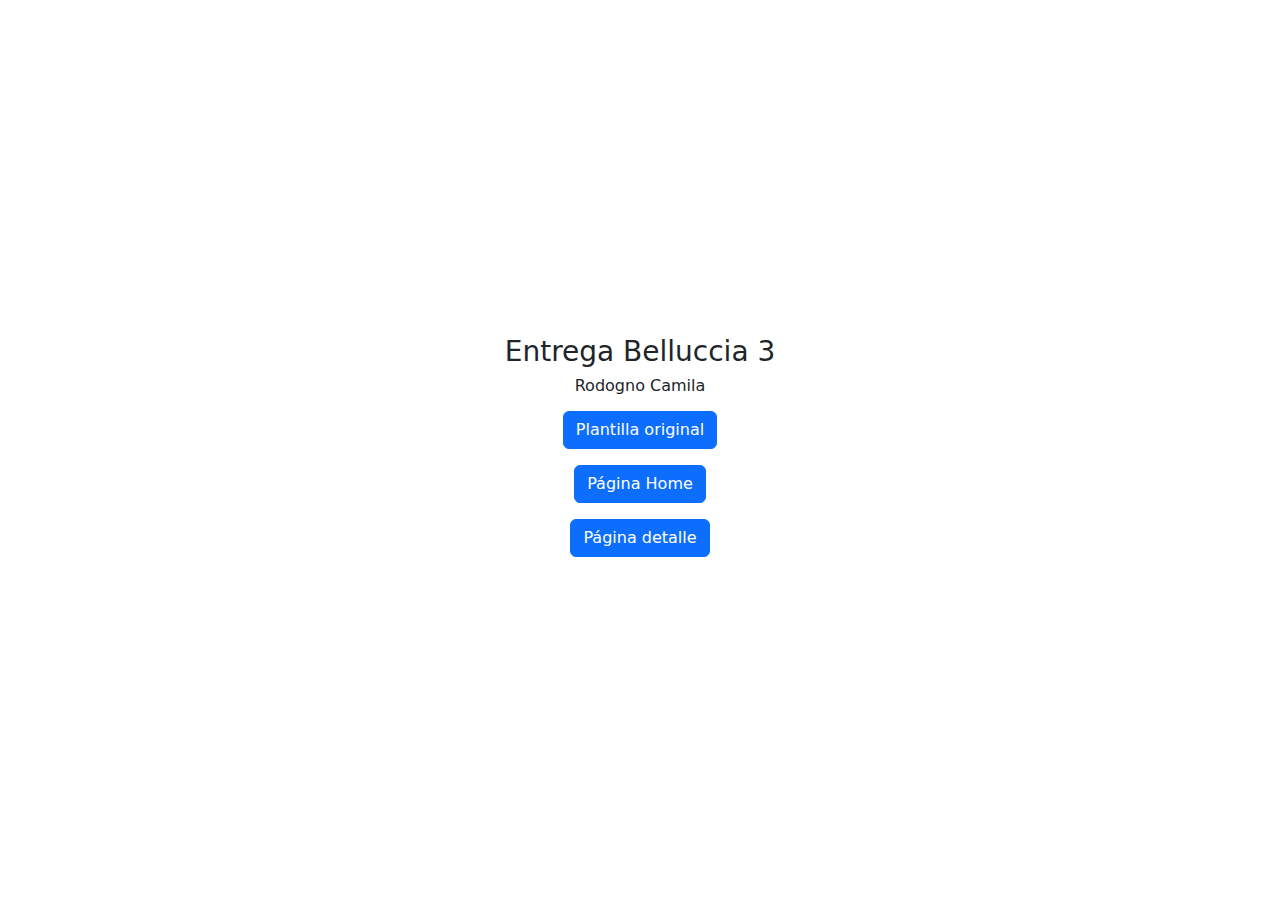
==== commit 1f073fc3: "cambios" ====
--- a/index.html
+++ b/index.html
@@ -1,1256 +1,21 @@
+<!DOCTYPE html><html lang="es"><head><meta charset="UTF-8"><meta name="viewport" content="width=device-width, initial-scale=1.0"><!--NO TOCAR-->
+<!--Modificar Título de página-->    
+<title>Sabores Argentos - Rodogno Camila</title>
 
-<!DOCTYPE html>
-<html lang="en">
-
-<head>
-  <meta charset="utf-8">
-  <meta content="width=device-width, initial-scale=1.0" name="viewport">
-  <title>Sabores Argentos - Rodogno</title>
-  <meta content="" name="description">
-  <meta content="" name="keywords">
-
-  <!-- Favicons -->
-  <link href="assets/img/cami/Marca negra.png" rel="icon" sizes="128x128">
-  <link href="assets/img/cami/Marca negra.png" rel="apple-touch-icon" sizes="128x128">
-
-  <!-- Fonts -->
-  <link rel="stylesheet" href="https://fonts.googleapis.com/css2?family=Lexend:wght@400;600&display=swap">
-  <link rel="stylesheet" href="https://fonts.googleapis.com/css2?family=Platypi:ital,wght@0,300..800;1,300..800&display=swap">
-
-  <!-- REMIX ICONS -->
-  <link href="https://cdn.jsdelivr.net/npm/remixicon@4.3.0/fonts/remixicon.css" rel="stylesheet" />
+<!--NO TOCAR--><link href="https://cdn.jsdelivr.net/npm/bootstrap@5.3.3/dist/css/bootstrap.min.css" rel="stylesheet" integrity="sha384-QWTKZyjpPEjISv5WaRU9OFeRpok6YctnYmDr5pNlyT2bRjXh0JMhjY6hW+ALEwIH" crossorigin="anonymous"></head><body><main><div class="container d-flex flex-column align-items-center justify-content-center" style="height: 100vh; width: 100%;"><!--NO TOCAR-->
 
 
-  <!-- Vendor CSS Files -->
-  <link href="assets/vendor/bootstrap/css/bootstrap.min.css" rel="stylesheet">
-  <link href="assets/vendor/bootstrap-icons/bootstrap-icons.css" rel="stylesheet">
-  <link href="assets/vendor/aos/aos.css" rel="stylesheet">
-  <link href="assets/vendor/swiper/swiper-bundle.min.css" rel="stylesheet">
-  <link href="assets/vendor/glightbox/css/glightbox.min.css" rel="stylesheet">
-
-  <!-- Main CSS File -->
-  <link href="assets/css/main.css" rel="stylesheet">
-
-  <!-- =======================================================
-  * Template Name: Day
-  * Template URL: https://bootstrapmade.com/day-multipurpose-html-template-for-free/
-  * Updated: Jun 14 2024 with Bootstrap v5.3.3
-  * Author: BootstrapMade.com
-  * License: https://bootstrapmade.com/license/
-  ======================================================== -->
-</head>
-
-<body class="index-page">
-
-  <header id="header" class="header fixed-top">
-
-    <div hidden="topbar d-flex align-items-center">
-      <div class="container d-flex justify-content-center justify-content-md-between">
-        <div class="contact-info d-flex align-items-center">
-          <i class="bi bi-envelope d-flex align-items-center"><a href="mailto:contact@example.com">contact@example.com</a></i>
-          <i class="bi bi-phone d-flex align-items-center ms-4"><span>+1 5589 55488 55</span></i>
-        </div>
-        <div hidden="social-links d-none d-md-flex align-items-center">
-          <a href="#" class="twitter"><i class="bi bi-twitter-x"></i></a>
-          <a href="#" class="facebook"><i class="bi bi-facebook"></i></a>
-          <a href="#" class="instagram"><i class="bi bi-instagram"></i></a>
-          <a href="#" class="linkedin"><i class="bi bi-linkedin"></i></a>
-        </div>
-      </div>
-    </div><!-- End Top Bar -->
-
-    <div class="branding d-flex align-items-center">
-
-      <div class="container position-relative d-flex align-items-center justify-content-between">
-        <a href="index.html" class="logo d-flex align-items-center">
-          <!-- Uncomment the line below if you also wish to use an image logo -->
-          <img src="assets/img/cami/logo.png" alt="image.png">
-        </a>
-      
-
-        <nav id="navmenu" class="navmenu">
-          <ul>
-            <li><a hidden href="#values">Nosotros</a></li>
-            <li><a href="#about">Orígen</a></li>
-            <li><a href="#services">Productos</a></li>
-            <li class="dropdown"><a href="#call-to-action"><span>Talleres</span> <i class="bi bi-chevron-down toggle-dropdown"></i></a>
-              <ul>
-                <li><a href="detalle.html">Taller Gran Gaucho</a></li>
-                <li><a href="#">Taller Panes del Litoral</a></li>
-                <li><a href="#">Taller Pampa Dulce</a></li>
-              </ul>
-            </li>
-            <li><a hidden href="#team">Equipo</a></li>
-            <li><a hidden href="#testimonials">Reseñas</a></li>
-            <li><a href="#recent-posts">Eventos</a></li>
-            <li><a href="#portfolio">Recetas</a></li>
-            <li><a href="#contact">Contacto</a></li>
-          </ul>
-          <i class="mobile-nav-toggle d-xl-none bi bi-list"></i>
-        </nav>
-      </div>
-
-    </div>
-
-  </header>
-
-  <main class="main">
-
-
-    
-    <!-- Hero Section -->
-    <section id="hero" class="hero section">
-
-      <img src="assets/img/cami/Homee.png" alt="" data-aos="fade-in">
-      
-      <div class="container" data-aos="fade-up" data-aos-delay="100">
-        <div class="row justify-content-start">
-          <div class="col-lg-8">
-            <h2>Sabores regionales,
-              <br>
-              calidad insuperable</h2>
-            <p>Ingredientes cuidadosamente seleccionados
-              para brindar excelencia a tus platos.</p>
-              <a href="#" class="btn-get-started"><span>Descubrinos         </span><i class="bi bi-arrow-right"></i></a>
-          </div>
-        </div>
-      </div>
-      
-
-    </section><!-- /Hero Section -->
-
-    <section id="values" class="values">
-
-      <div class="container aos-init aos-animate" data-aos="fade-up">
-  
-        <header class="section-header">
-          <p>NOSOTROS</p>
-          <h3>¿En qué nos especializamos?</h3>
-        </header>
-  
-        <div class="row">
-  
-          <div class="col-lg-4 aos-init aos-animate box-contenedor" data-aos="fade-up" data-aos-delay="200">
-            <div class="box box-borde">
-              <div class="box-imagen">
-                <img src="assets/img/cami/Hecho argentina negro_Sellos.png" class="img-fluid" alt="">
-              </div>
-              <h3>ORÍGEN REGIONAL</h3>
-              <p>Comercializamos productos de
-                <br>regiones autóctonas de Argentina.</p>
-            </div>
-          </div>
-  
-          <div class="col-lg-4 mt-4 mt-lg-0 aos-init aos-animate box-contenedor" data-aos="fade-up" data-aos-delay="400">
-            <div class="box box-borde">
-              <div class="box-imagen">
-                <img src="assets/img/cami/mayorista negro_Sellos.png" class="img-fluid" alt="">
-              </div>
-              <h3>VENTA MAYORISTA</h3>
-              <p>Ofrecemos materia prima a granel para grandes comercios y restaurantes.</p>
-            </div>
-          </div>
-  
-
-
-          <div class="col-lg-4 mt-4 mt-lg-0 aos-init aos-animate box-contenedor" data-aos="fade-up" data-aos-delay="600">
-            <div class="box box-borde">
-              <div class="box-imagen">
-                <img src="assets/img/cami/envios negro_Sellos.png" class="img-fluid" alt="">
-              </div>
-              <h3>DISTRIBUCIÓN NACIONAL</h3>
-              <p>Proporcionamos un servicio de entrega a lo largo de todo el país.</p>
-            </div>
-
-            
-          </div>
-          
-  
-        </div>
-  
-      </div>
-      
-  
-    </section>
-
-    <!-- Cards Section -->
-    <section hidden id="cards" class="cards section">
-
-      <div class="container">
-
-        <div class="row no-gutters">
-
-          <div hidden class="col-lg-4 col-md-6 card" data-aos="fade-up" data-aos-delay="100">
-            <span hidden>01</span>
-            <img class="regional" src="assets/img/cami/Hecho argentina_Sellos.png" alt="Esta es la descripción del icono por si no carga correctamente">
-            <h4 hidden>Lorem Ipsum</h4>
-            <p>ORÍGEN REGIONAL</p>
-          </div><!-- End Card Item -->
-
-          <div hidden class="col-lg-4 col-md-6 card" data-aos="fade-up" data-aos-delay="200">
-            <span hidden>02</span>
-            <img class="regional" src="assets/img/cami/mayorista.png" alt="Esta es la descripción del icono por si no carga correctamente">
-            <h4 hidden>Repellat Nihil</h4>
-            <p>VENTA MAYORISTA</p>
-          </div><!-- End Card Item -->
-
-          <div hidden class="col-lg-4 col-md-6 card" data-aos="fade-up" data-aos-delay="300">
-            <span hidden>03</span>
-            <img class="regional" src="assets/img/cami/envios.png" alt="Esta es la descripción del icono por si no carga correctamente">
-            <h4 hidden> Ad ad velit qui</h4>
-            <p>DISTRIBUCIÓN NACIONAL</p>
-          </div><!-- End Card Item -->
-<!-- End Card Item -->
-
-<!-- Grid Section -->
-<section id="grid" class="grid section">
-
-  <div class="grid-container">
-    <div class="grid-item">
-      <img src="assets/img/cami/Hecho argentina_Sellos.png" alt="Imagen 1">
-      <p>ORÍGEN REGIONAL</p>
-    </div>
-    <div class="grid-item">
-      <img src="assets/img/cami/mayorista.png" alt="Imagen 2">
-      <p>VENTA MAYORISTA</p>
-    </div>
-    <div class="grid-item">
-      <img src="assets/img/cami/envios.png" alt="Imagen 3">
-      <p>DISTRIBUCIÓN NACIONAL</p>
-    </div>
-    <div class="linea-horizontal"></div>
-  </div>
-  <!-- End Grid Item -->
+    <h3>Entrega Belluccia 3</h3>
+    <h6>Rodogno Camila</h6>
+    <!--Insertar link debajo-->
+    <a href="https://bootstrapmade.com/demo/Day/">
+    <button type="button" class="btn btn-primary my-2">Plantilla original</button></a>
+    <!--Insertar link debajo-->
+    <a href="home.html">
+    <button type="button" class="btn btn-primary my-2">Página Home</button></a>
+    <!--Insertar link debajo-->
+    <a href="detalle.html">
+    <button type="button" class="btn btn-primary my-2">Página detalle</button></a>
         
 
-        </div>
-
-      </div>
-
-    </section><!-- /Cards Section -->
-
-    <!-- About Section -->
-    <section id="about" class="about section">
-
-      <!-- Section Title -->
-      <div hidden class="container section-title">
-        
-        <h2>About Us<br></h2>
-        <p>Necessitatibus eius consequatur ex aliquid fuga eum quidem sint consectetur velit</p>
-      </div><!-- End Section Title -->
-
-      <div class="container">
-
-        <div class="row gy-4">
-
-          <div class="col-lg-6 order-1 order-lg-2">
-            <img src="assets/img/cami/Elegirnos.png" class="img-fluid" alt="">
-          </div>
-
-          <div class="col-lg-6 order-2 order-lg-1 content">
-            <p class="fst">
-              ¿POR QUÉ ELEGIRNOS?
-            </p>
-            <h3>Somos especialistas
-              <br>
-              en los auténticos
-              <br>
-              sabores argentinos</h3>
-            <ul>
-              <li> <span>Comercializamos ingredientes locales y artesanales
-                de la más alta calidad. Probalos y disfrutá
-                de una experiencia culinaria única.</span></li>
-            </ul>
-            <a href="#" class="read-more"><span>SABER MÁS</span><i class="bi bi-arrow-right"></i></a>
-          </div>
-
-        </div>
-
-      </div>
-
-
-
-    </section><!-- /About Section -->
-
-    <!-- Cards Section -->
-    <section hidden id="cards" class="cards section">
-
-      <div class="container">
-
-        <div class="row no-gutters">
-
-          <div class="col-lg-4 col-md-6 card" data-aos="fade-up" data-aos-delay="100">
-            <span>01</span>
-            <h4>Lorem Ipsum</h4>
-            <p>Ulamco laboris nisi ut aliquip ex ea commodo consequat. Et consectetur ducimus vero placeat</p>
-          </div><!-- End Card Item -->
-
-          <div class="col-lg-4 col-md-6 card" data-aos="fade-up" data-aos-delay="200">
-            <span>02</span>
-            <h4>Repellat Nihil</h4>
-            <p>Dolorem est fugiat occaecati voluptate velit esse. Dicta veritatis dolor quod et vel dire leno para dest</p>
-          </div><!-- End Card Item -->
-
-          <div class="col-lg-4 col-md-6 card" data-aos="fade-up" data-aos-delay="300">
-            <span>03</span>
-            <h4> Ad ad velit qui</h4>
-            <p>Molestiae officiis omnis illo asperiores. Aut doloribus vitae sunt debitis quo vel nam quis</p>
-          </div><!-- End Card Item -->
-
-          <div class="col-lg-4 col-md-6 card" data-aos="fade-up" data-aos-delay="400">
-            <span>04</span>
-            <h4>Repellendus molestiae</h4>
-            <p>Inventore quo sint a sint rerum. Distinctio blanditiis deserunt quod soluta quod nam mider lando casa</p>
-          </div><!-- End Card Item -->
-
-          <div class="col-lg-4 col-md-6 card" data-aos="fade-up" data-aos-delay="400">
-            <span>05</span>
-            <h4>Sapiente Magnam</h4>
-            <p>Vitae dolorem in deleniti ipsum omnis tempore voluptatem. Qui possimus est repellendus est quibusdam</p>
-          </div><!-- End Card Item -->
-
-          <div class="col-lg-4 col-md-6 card" data-aos="fade-up" data-aos-delay="600">
-            <span>06</span>
-            <h4>Facilis Impedit</h4>
-            <p>Quis eum numquam veniam ea voluptatibus voluptas. Excepturi aut nostrum repudiandae voluptatibus corporis sequi</p>
-          </div><!-- End Card Item -->
-
-        </div>
-
-      </div>
-
-    </section><!-- /Cards Section -->
-
-    <!-- Clients Section -->
-    <section id="clients" class="clients section">
-
-      <div class="container">
-
-          <!-- Título de la sección -->
-          <h2 class="section-title">Nuestros clientes</h2>
-
-        <div class="swiper init-swiper">
-          <script type="application/json" class="swiper-config">
-            {
-              "loop": true,
-              "speed": 600,
-              "autoplay": {
-                "delay": 1500
-              },
-              "slidesPerView": "auto",
-              "pagination": {
-                "el": ".swiper-pagination",
-                "type": "bullets",
-                "clickable": true
-              },
-              "breakpoints": {
-                "320": {
-                  "slidesPerView": 2,
-                  "spaceBetween": 40
-                },
-                "480": {
-                  "slidesPerView": 3,
-                  "spaceBetween": 60
-                },
-                "640": {
-                  "slidesPerView": 4,
-                  "spaceBetween": 80
-                },
-                "992": {
-                  "slidesPerView": 6,
-                  "spaceBetween": 120
-                }
-              }
-            }
-          </script>
-          <div class="swiper-wrapper align-items-center">
-            <div class="swiper-slide"><img src="assets/img/cami/campagnola_Sellos copia.png" class="img-fluid" alt=""></div>
-            <div class="swiper-slide"><img src="assets/img/cami/cagnoli_Sellos copia.png" class="img-fluid" alt=""></div>
-            <div class="swiper-slide"><img src="assets/img/cami/laur_Sellos copia.png" class="img-fluid" alt=""></div>
-            <div class="swiper-slide"><img src="assets/img/cami/vacalin_Sellos copia.png" class="img-fluid" alt=""></div>
-            <div class="swiper-slide"><img src="assets/img/cami/ragni_Sellos copia.png" class="img-fluid" alt=""></div>
-            <div hidden="swiper-slide"><img src="assets/img/cami/hellmans_Sellos copia.png" class="img-fluid" alt=""></div>
-            <div class="swiper-slide"><img src="assets/img/cami/nestle_Sellos copia.png" class="img-fluid" alt=""></div>
-            <div class="swiper-slide"><img src="assets/img/cami/luccianos_Sellos copia.png" class="img-fluid" alt=""></div>
-          </div>
-        </div>
-
-      </div>
-
-    </section><!-- /Clients Section -->
-
-    <!-- Services Section -->
-    <section id="services" class="services section">
-
-      <!-- Section Title -->
-      <div class="container section-title">"<p style="margin-bottom: 10px;">¡POTENCIÁ TU NEGOCIO!</p>
-        
-        <h2 style="margin-bottom: 30px;">Utilizá materia prima de calidad</h2>
-      </div><!-- End Section Title -->
-
-      <div class="productos-contenedor">
-
-        <div class="producto-tarjeta">
-          <div class="producto-borde">
-
-            <div class="producto-imagen">
-              <img src="assets/img/cami/jamon.jpg" alt="">
-            </div>
-
-            <div class="producto-contenido">
-              <div class="producto-titulo">Prosciutto</div>
-              <div class="producto-detalle">Serrano | Crudo</div>
-              <div class="producto-descripcion">
-                <div>
-                  <i class="ri-map-pin-line"> </i>Patagonia
-                </div>
-              </div>
-            </div>
-
-          </div>
-        </div>
-
-        <div class="producto-tarjeta">
-          <div class="producto-borde">
-
-            <div class="producto-imagen">
-              <img src="assets/img/cami/aceite.jpg" alt="">
-            </div>
-
-            <div class="producto-contenido">
-              <div class="producto-titulo">Aceites de Oliva</div>
-              <div class="producto-detalle">Extra vírgen | Vírgen</div>
-              <div class="producto-descripcion">
-                <div>
-                  <i class="ri-map-pin-line"> </i>Cuyo
-                </div>
-              </div>
-            </div>
-          </div>
-        </div>
-
-        <div class="producto-tarjeta">
-          <div class="producto-borde">
-
-            <div class="producto-imagen">
-              <img src="assets/img/cami/quesoo.jpg" alt="">
-            </div>
-
-            <div class="producto-contenido">
-              <div class="producto-titulo">Quesos</div>
-              <div class="producto-detalle">Parmesano | Gorgonzola</div>
-              <div class="producto-descripcion">
-                <div>
-                  <i class="ri-map-pin-line"> </i>Tandil
-                </div>
-              </div>
-            </div>
-          </div>
-        </div>
-
-        <div class="producto-tarjeta">
-          <div class="producto-borde">
-
-            <div class="producto-imagen">
-              <img src="assets/img/cami/vino.jpg" alt="">
-            </div>
-
-            <div class="producto-contenido">
-              <div class="producto-titulo">Vinos</div>
-              <div class="producto-detalle">Cabernet | Merlot </div>
-              <div class="producto-descripcion">
-                <div>
-                  <i class="ri-map-pin-line"> </i>Mendoza
-                </div>
-              </div>
-            </div>
-          </div>
-        </div>
-
-        <div class="producto-tarjeta">
-          <div class="producto-borde">
-
-            <div class="producto-imagen">
-              <img src="assets/img/cami/romero.jpg" alt="">
-            </div>
-
-            <div class="producto-contenido">
-              <div class="producto-titulo">Hierbas Serranas</div>
-              <div class="producto-detalle">Romero | Tomillo</div>
-              <div class="producto-descripcion">
-                <div>
-                  <i class="ri-map-pin-line"> </i>Córdoba
-                </div>
-              </div>
-            </div>
-          </div>
-        </div>
-
-        <div class="producto-tarjeta">
-          <div class="producto-borde">
-
-            <div class="producto-imagen">
-              <img src="assets/img/cami/aceituna.jpg" alt="">
-            </div>
-
-            <div class="producto-contenido">
-              <div class="producto-titulo">Encurtidos</div>
-              <div class="producto-detalle">Olivas | Ajíes</div>
-              <div class="producto-descripcion">
-                <div>
-                  <i class="ri-map-pin-line"> </i>San Luis
-                </div>
-              </div>
-            </div>
-          </div>
-        </div>
-        
-      </div><!-- End productos-contenedor -->
-
-      <div class="text-center" style="margin-bottom: 10px; margin-top: 10px;"><a href="#" class="buy-btn">REALIZAR PEDIDO</a></div>
-      
-
-</section><!-- /Services Section -->
-
-
-
-    <!-- Call To Action Section -->
-    <section id="call-to-action" class="call-to-action section">
-
-      <img src="assets/img/cami/cursos.png" alt="">
-
-      <div class="container">
-        <div class="row justify-content-center">
-          <div class="col-xl-10">
-            <div class="text-center">
-              <h3>Perfeccioná tu técnica</h3>
-              <p>Volvete un experto en la gastronomía regional
-                <br>
-                argentina con nuestros talleres exclusivos.</p>
-              <a hidden class="cta-btn" href="#">Call To Action</a>
-            </div>
-          </div>
-        </div>
-      </div>
-
-    </section><!-- /Call To Action Section -->
-
-        <!-- SECCION CURSOS -->
-        <section id="pricing" class="pricing section">
-    
-          <!-- ESTA SECCION ESTA SUPERPUESTA CON LA ANTERIOR
-               ASI QUE VOY A AGREGAR UN DIV PARA EL FONDO -->
-          <div class="pricing-fondo"></div>
-
-          <div class="cursos-container">
-    
-   
-              <div class="">
-                <div class="curso-contenedor">
-                  <div class="curso-borde">
-                    <div class="curso-imagen">
-                      <img src="assets/img/cami/panificados.jpg" alt="">
-                    </div>
-                    
-                    <div class="curso-titulo">Taller Panes del Litoral</div>
-                    <div class="curso-info">Descubre los secretos de la
-                        <br>
-                        panadería del litoral argentino.</div>
-                    <div class="curso-detalles">
-                      <p class="curso-duracion">
-                        <i class="ri-time-line"></i>3 semanas
-                      </p>
-                      <p class="curso-precio">
-                        <i class="ri-price-tag-3-line"> </i>$ 35.000
-                      </p>
-                    </div>
-                  </div>
-                  <div class="curso-botonera">
-                    <a class="curso-boton"><span>SABER MÁS</span></a>
-                  </div>
-                </div>
-              </div>
-    
-              <div class="">
-                <div class="curso-contenedor">
-                  <div class="curso-borde">
-                    <div class="curso-sello">
-                      <img src="assets/img/cami/Certificacion.png" alt="">
-                    </div>
-                    <div class="curso-imagen">
-                      <img src="assets/img/cami/gran gaucho.jpg" alt="">
-                    </div>
-                    
-                    <div class="curso-titulo">Taller Gran Gaucho</div>
-                    <div class="curso-info">Aprende a dominar la parrilla y 
-                      <br>
-                      los sabores criollos de Argentina.
-                    </div>
-                    <div class="curso-detalles">
-                      <div class="curso-detalles">
-                        <p class="curso-duracion">
-                          <i class="ri-time-line"> </i>8 semanas
-                        </p>
-                        <p class="curso-precio">
-                          <i class="ri-price-tag-3-line"> </i>$ 90.000
-                        </p>
-                      </div>
-                    </div>
-                  </div>
-                  <div class="curso-botonera">
-                    <a href="detalle.html" class="curso-boton"><span>SABER MÁS</span></a>
-                  </div>
-                </div>
-              </div>
-
-              <div class="">
-                <div class="curso-contenedor">
-                  <div class="curso-borde">
-                    <div class="curso-imagen">
-                      <img src="assets/img/cami/taller dulce1.jpg" alt="">
-                    </div>
-  
-                    <div class="curso-titulo">Taller Pampa Dulce</div>
-                    <div class="curso-info">Descubre y prepara postres
-                      <br>
-                      tradicionales y llenos de sabor.
-                    </div>
-                    <div class="curso-detalles">
-                      <div class="curso-detalles">
-                        <p class="curso-duracion">
-                          <i class="ri-time-line"> </i>5 semanas
-                        </p>
-                        <p class="curso-precio">
-                          <i class="ri-price-tag-3-line"> </i>$ 50.000
-                        </p>
-                      </div>
-                    </div>
-                  </div>
-                  <div class="curso-botonera">
-                    <a class="curso-boton"><span>SABER MÁS</span></a>
-                  </div>
-                </div>
-              </div>
-                  
-          
-              
-          </div>
-
-    
-        </section><!-- /Pricing Section -->
-    
-<!-- Team Section -->
-<section id="team" class="team section" style=" padding-left: 0px;">
-
-  <!-- Section Title -->
-  <div class="container section-title">
-    <p>¡APRENDÉ CON EXPERTOS!</p>
-    <h2>Nuestros maestros culinarios</h2>
-  </div><!-- End Section Title -->
-
-  <div class="container">
-
-    <div class="row">
-
-      <div class="col-lg-4 col-md-6 d-flex">
-        <div class="member">
-          <img src="assets/img/cami/chef1.png" class="img-fluid" alt="">
-          <div class="member-content">
-            <h4>Christian Petersen</h4>
-            <p>Chef gastronómico</p>
-            <p>Maestro en técnicas
-              <br>gastronómicas nacionales</p>
-            <div class="social">
-              <a href=""><i class="bi bi-twitter-x"></i></a>
-              <a href=""><i class="bi bi-facebook"></i></a>
-              <a href=""><i class="bi bi-instagram"></i></a>
-              <a href=""><i class="bi bi-linkedin"></i></a>
-            </div>
-          </div>
-        </div>
-      </div><!-- End Team Member -->
-
-      <div class="col-lg-4 col-md-6 d-flex">
-        <div class="member">
-          <img src="assets/img/cami/chef2.png" class="img-fluid" alt="">
-          <div class="member-content">
-            <h4>Felicitas Pizarro</h4>
-            <p>Maestra Pastelera</p>
-            <p>Creativa experta en
-              <br>pastelería tradicional</p>
-            <div class="social">
-              <a href=""><i class="bi bi-twitter-x"></i></a>
-              <a href=""><i class="bi bi-facebook"></i></a>
-              <a href=""><i class="bi bi-instagram"></i></a>
-              <a href=""><i class="bi bi-linkedin"></i></a>
-            </div>
-          </div>
-        </div>
-      </div><!-- End Team Member -->
-
-      <div class="col-lg-4 col-md-6 d-flex">
-        <div class="member">
-          <img src="assets/img/cami/chef3.png" class="img-fluid" alt="">
-          <div class="member-content">
-            <h4>Ariel Rodríguez</h4>
-            <p>Chef experto en Panificados</p>
-            <p>Especialista en
-              <br>panadería artesanal</p>
-            <div class="social">
-              <a href=""><i class="bi bi-twitter-x"></i></a>
-              <a href=""><i class="bi bi-facebook"></i></a>
-              <a href=""><i class="bi bi-instagram"></i></a>
-              <a href=""><i class="bi bi-linkedin"></i></a>
-            </div>
-          </div>
-        </div>
-      </div><!-- End Team Member -->
-
-    </div>
-
-  </div>
-
-</section><!-- /Team Section -->
-
-<section id="testimonials" class="testimonials section">
-
-  <!-- Section Title -->
-  
-  <div class="container section-title">
-    <h2>Experiencias</h2>
-    <p>Ellos confiaron en nosotros.
-      <br>¿Qué esperás para sumarte vos también?</p>
-  </div><!-- End Section Title -->
-
-  <div class="container">
-
-    <div class="swiper init-swiper">
-      <script type="application/json" class="swiper-config">
-        {
-          "loop": true,
-          "speed": 600,
-          "autoplay": {
-            "delay": 5000
-          },
-          "slidesPerView": "auto",
-          "pagination": {
-            "el": ".swiper-pagination",
-            "type": "bullets",
-            "clickable": true
-          },
-          "breakpoints": {
-            "320": {
-              "slidesPerView": 1,
-              "spaceBetween": 40
-            },
-            "1200": {
-              "slidesPerView": 3,
-              "spaceBetween": 1
-            }
-          }
-        }
-      </script>
-      <div class="swiper-wrapper">
-
-        <div class="swiper-slide">
-          <div class="testimonial-item">
-            <div class="stars">
-              <div class="profile mt-auto">
-                <img src="assets/img/cami/testimonios5.jpg" class="testimonial-img" alt="">
-                <h3>Mirtha Ríos</h3>
-              </div>
-            <div>
-              <p>
-              "Los cursos de Gran Gaucho me enseñaron técnicas auténticas que siempre quise aprender. La experiencia fue increíble y ahora puedo sorprender a mis comensales con platos tradicionales y deliciosos."</p>
-              </div>
-              <div>
-                <i class="bi bi-star-fill"></i>
-                <i class="bi bi-star-fill"></i>
-                <i class="bi bi-star-fill"></i>
-                <i class="bi bi-star-fill"></i>
-                <i class="bi bi-star-fill"></i>
-              </div>
-              <div class="testimonial-ubicación">
-                <div>
-                  <i class="ri-map-pin-line"></i><span>Tandil</span>
-                </div>
-              </div>
-            </div>
-          </div>
-        </div><!-- End testimonial item -->
-
-
-        <div class="swiper-slide">
-          <div class="testimonial-item">
-            <div class="stars">
-              <div class="profile mt-auto">
-                <img src="assets/img/cami/testimonios4.jpg" class="testimonial-img" alt="">
-                <h3>Germán Quiroga</h3>
-              </div>
-            <div>
-              <p>
-                "Como chef patagónico, el curso 'Gran Gaucho' me permitió entender mejor las raíces de la cocina argentina. ¡Altamente recomendado para quienes buscan perfeccionar sus habilidades criollas!"</p>
-              </div>
-              <div>
-                <i class="bi bi-star-fill"></i>
-                <i class="bi bi-star-fill"></i>
-                <i class="bi bi-star-fill"></i>
-                <i class="bi bi-star-fill"></i>
-                <i class="bi bi-star-fill"></i>
-              </div>
-              <div class="testimonial-ubicación">
-                <div>
-                  <i class="ri-map-pin-line"></i><span>Neuquén</span>
-                </div>
-              </div>
-            </div>
-          </div>
-        </div><!-- End testimonial item -->
-
-        <div class="swiper-slide">
-          <div class="testimonial-item">
-            <div class="stars">
-              <div class="profile mt-auto">
-                <img src="assets/img/cami/testimonios1.jpg" class="testimonial-img" alt="">
-                <h3>Ana Serrano</h3>
-              </div>
-            <div>
-              <p>
-                "El curso de panificados fue una experiencia enriquecedora. Aprendí a elaborar chipá y otros panes típicos del litoral argentino con técnicas precisas y tradicionales. ¡Ahora puedo ofrecer a mis clientes sabores únicos!"</p>
-              </div>
-              <div>
-                <i class="bi bi-star-fill"></i>
-                <i class="bi bi-star-fill"></i>
-                <i class="bi bi-star-fill"></i>
-                <i class="bi bi-star-fill"></i>
-                <i class="bi bi-star"></i>
-              </div>
-              <div class="testimonial-ubicación">
-                <div>
-                  <i class="ri-map-pin-line"></i><span>Entre Ríos</span>
-                </div>
-              </div>
-            </div>
-          </div>
-        </div><!-- End testimonial item -->
-
-        <div class="swiper-slide">
-          <div class="testimonial-item">
-            <div class="stars">
-              <div class="profile mt-auto">
-                <img src="assets/img/cami/testimonios2.jpg" class="testimonial-img" alt="">
-                <h3>Paula Ortiz</h3>
-              </div>
-            <div>
-              <p>
-                "Hacer el curso 'Pampa Dulce' fue como un viaje de sabores. Aprendí a preparar postres tradicionales con un gran enfoque en la autenticidad y el sabor. Recomiendo este curso a todos los amantes de los postres criollos."</p>
-              </div>
-              <div>
-                <i class="bi bi-star-fill"></i>
-                <i class="bi bi-star-fill"></i>
-                <i class="bi bi-star-fill"></i>
-                <i class="bi bi-star-fill"></i>
-                <i class="bi bi-star-fill"></i>
-              </div>
-              <div class="testimonial-ubicación">
-                <div>
-                  <i class="ri-map-pin-line"></i><span>Chubut</span>
-                </div>
-              </div>
-            </div>
-          </div>
-        </div><!-- End testimonial item -->
-
-        <div class="swiper-slide">
-          <div class="testimonial-item">
-            <div class="stars">
-              <div class="profile mt-auto">
-                <img src="assets/img/cami/testimonios3.jpg" class="testimonial-img" alt="">
-                <h3>Martín Della</h3>
-              </div>
-            <div>
-              <p>
-              "Realice los 3 cursos y siento que mi carrera como chef se ha enriquecido profundamente. Cada curso me proporcionó un conocimiento sólido y práctico que ahora aplico en mi cocina diaria. Súper satisfecha. ¡Los recomiendo!"</p>
-              </div>
-              <div>
-                <i class="bi bi-star-fill"></i>
-                <i class="bi bi-star-fill"></i>
-                <i class="bi bi-star-fill"></i>
-                <i class="bi bi-star-fill"></i>
-                <i class="bi bi-star-half"></i>
-              </div>
-              <div class="testimonial-ubicación">
-                <div>
-                  <i class="ri-map-pin-line"></i><span>Salta</span>
-                </div>
-              </div>
-            </div>
-          </div>
-        </div><!-- End testimonial item -->
-
-      </div>
-      <div class="swiper-pagination"></div>
-    </div>
-
-  </div>
-
-</section><!-- /Testimonials Section -->
-
-<section id="recent-posts" class="recent-posts section"><!-- /Eventos Section -->
-
-  <!-- Section Title -->
-  <div class="container section-title aos-init aos-animate">
-    <h2>Agenda de Sabores</h2>
-    <p>Forma parte de experiencias gastronómicas únicas y
-      <br>descubrí los verdaderos sabores argentos.</p>
-  </div><!-- End Section Title -->
-
-  <div class="container">
-
-    <div class="row gy-5">
-
-      <div class="col-xl-4 col-md-6">
-        <div class="post-item position-relative h-100 aos-init aos-animate" data-aos="fade-up" data-aos-delay="100">
-
-          <div class="post-img position-relative overflow-hidden">
-            <img src="assets/img/cami/evento 1.jpg" class="img-fluid" alt="">
-            <span class="post-date">25 de Julio</span>
-          </div>
-
-          <div class="post-content d-flex flex-column">
-
-            <h3 class="post-title">Festival de Productos Gastronómicos de Argentina</h3>
-
-            <div class="meta d-flex align-items-center">
-              <div class="d-flex align-items-center">
-                <i class="bi bi-person"></i> <span class="ps-2">Ariel Rodríguez</span>
-              </div>
-              <span class="px-3 text-black-50">|</span>
-              <div class="d-flex align-items-center">
-                <i class="bi bi-geo-alt"></i> <span class="ps-2">El Encuentro</span>
-              </div>
-            </div>
-
-            <hr>
-
-            <a href="blog-details.html" class="readmore stretched-link"><span>MÁS INFORMACIÓN</span><i class="bi bi-arrow-right"></i></a>
-
-          </div>
-
-        </div>
-      </div><!-- End post item -->
-
-      <div class="col-xl-4 col-md-6">
-        <div class="post-item position-relative h-100 aos-init aos-animate" data-aos="fade-up" data-aos-delay="200">
-
-          <div class="post-img position-relative overflow-hidden">
-            <img src="assets/img/cami/evento 2.jpg" class="img-fluid" alt="">
-            <span class="post-date">17 de Agosto</span>
-          </div>
-
-          <div class="post-content d-flex flex-column">
-
-            <h3 class="post-title">Encuentro Gastronómico “Sabores del Sur”</h3>
-
-            <div class="meta d-flex align-items-center">
-              <div class="d-flex align-items-center">
-                <i class="bi bi-person"></i> <span class="ps-2">Felicitas Pizarro</span>
-              </div>
-              <span class="px-3 text-black-50">|</span>
-              <div class="d-flex align-items-center">
-                <i class="bi bi-geo-alt"></i> <span class="ps-2">La Rural</span>
-              </div>
-            </div>
-
-            <hr>
-
-            <a href="blog-details.html" class="readmore stretched-link"><span>MÁS INFORMACIÓN</span><i class="bi bi-arrow-right"></i></a>
-
-          </div>
-
-        </div>
-      </div><!-- End post item -->
-
-      <div class="col-xl-4 col-md-6 aos-init aos-animate" data-aos="fade-up" data-aos-delay="300">
-        <div class="post-item position-relative h-100">
-
-          <div class="post-img position-relative overflow-hidden">
-            <img src="assets/img/cami/evento 3.jpg" class="img-fluid" alt="">
-            <span class="post-date">5 de Septiembre</span>
-          </div>
-
-          <div class="post-content d-flex flex-column">
-
-            <h3 class="post-title">Expo Sabores Regionales del Noroeste Argentino</h3>
-
-            <div class="meta d-flex align-items-center">
-              <div class="d-flex align-items-center">
-                <i class="bi bi-person"></i> <span class="ps-2">Christian Petersen</span>
-              </div>
-              <span class="px-3 text-black-50">|</span>
-              <div class="d-flex align-items-center">
-                <i class="bi bi-geo-alt"></i></i> <span class="ps-2">Hilton Ushuaia</span>
-              </div>
-            </div>
-
-            <hr>
-
-            <a href="blog-details.html" class="readmore stretched-link"><span>MÁS INFORMACIÓN</span><i class="bi bi-arrow-right"></i></a>
-
-          </div>
-
-        </div>
-      </div><!-- End post item -->
-
-    </div>
-
-  </div>
-
-</section>
-
-    <!-- Portfolio Section -->
-    <section id="portfolio" class="portfolio section">
-
-      <!-- Section Title -->
-      <div class="container section-title">
-        
-        <h2>Recetas argentas</h2>
-        <p>Te compartimos algunas recetas destacadas 
-          <br>
-          para que puedas probar nuestros productos en tu cocina.</p>
-      </div><!-- End Section Title -->
-
-      <div class="container">
-
-        <div class="isotope-layout" data-sort="original-order">
-
-          <div class="row gy-4 isotope-container">
-
-            <div class="col-lg-4 col-md-6 portfolio-item isotope-item filter-app">
-              <img src="assets/img/cami/empanadas.png" class="img-fluid" alt="">
-              <div class="portfolio-info">
-                <h4>Empanadas de Carne</h4>
-                <p>Cortadas a cuchillo</p>
-              </div>
-            </div><!-- End Portfolio Item -->
-
-            <div class="col-lg-4 col-md-6 portfolio-item isotope-item filter-product">
-              <img src="assets/img/cami/locro.jpg" class="img-fluid" alt="">
-              <div class="portfolio-info">
-                <h4>Locro</h4>
-                <p>Al disco</p>
-              </div>
-            </div><!-- End Portfolio Item -->
-
-            <div class="col-lg-4 col-md-6 portfolio-item isotope-item filter-app">
-              <img src="assets/img/cami/pastafrola membrillo.png" class="img-fluid" alt="">
-              <div class="portfolio-info">
-                <h4>Pastafrola</h4>
-                <p>Podés rellenarla de membrillo o batata</p>
-              </div>
-            </div><!-- End Portfolio Item -->
-
-            <div class="col-lg-4 col-md-6 portfolio-item isotope-item filter-app">
-              <img src="assets/img/cami/Cynar.jpg" class="img-fluid" alt="">
-              <div class="portfolio-info">
-                <h4>Aperitivo</h4>
-                <p>Disfrutá un Cynar con soda</p>
-              </div>
-            </div><!-- End Portfolio Item -->
-
-            <div class="col-lg-4 col-md-6 portfolio-item isotope-item filter-product">
-              <img src="assets/img/cami/humita en chala.jpg" class="img-fluid" alt="">
-              <div class="portfolio-info">
-                <h4>Humita en chala</h4>
-                <p>Receta original del NOA</p>
-              </div>
-            </div><!-- End Portfolio Item -->
-
-            <div class="col-lg-4 col-md-6 portfolio-item isotope-item filter-branding">
-              <img src="assets/img/cami/flan.jpg" class="img-fluid" alt="">
-              <div class="portfolio-info">
-                <h4>Flan</h4>
-                <p>Con mucho dulce de leche</p>
-              </div>
-            </div><!-- End Portfolio Item -->
-
-          </div><!-- End Portfolio Container -->
-
-        </div>
-
-      </div>
-
-    </section><!-- /Portfolio Section -->
-
-
-    <!-- Contact Section -->
-    <section id="contact" class="contact section">
-
-      <!-- Section Title -->
-      <div class="container section-title">
-        <p>¡DESPEJÁ TUS DUDAS!</p>
-        <h2>Contactanos</h2>
-      </div><!-- End Section Title -->
-
-      <div class="container" style="padding-bottom: 20px;">
-
-        <div class="row gy-4">
-
-          <div class="col-lg-3 col-md-6">
-            <div class="info-item d-flex flex-column justify-content-center align-items-center">
-              <i class="bi bi-geo-alt"></i>
-              <h3>Dirección</h3>
-              <p>Honduras 5888, Buenos Aires</p>
-            </div>
-          </div><!-- End Info Item -->
-
-          <div class="col-lg-3 col-md-6">
-            <div class="info-item d-flex flex-column justify-content-center align-items-center">
-              <i class="bi bi-telephone"></i>
-              <h3>Teléfono</h3>
-              <p>+54 11-8591-2766</p>
-            </div>
-          </div><!-- End Info Item -->
-
-          <div class="col-lg-3 col-md-6">
-            <div class="info-item d-flex flex-column justify-content-center align-items-center">
-              <i class="bi bi-clock"></i>
-              <h3>Horario</h3>
-              <p>Lunes a Sábados | 9.00 a 17.00HS</p>
-            </div>
-          </div><!-- End Info Item -->
-
-          <div class="col-lg-3 col-md-6">
-            <div class="info-item d-flex flex-column justify-content-center align-items-center">
-              <i class="bi bi-envelope"></i>
-              <h3>Email</h3>
-              <p>info@saboresargentos.com</p>
-            </div>
-          </div><!-- End Info Item -->
-
-
-        </div>
-
-          <div class="col-lg-6">
-            <form action="forms/contact.php" method="post" class="php-email-form">
-              <div class="row gy-4">
-
-                <div class="col-md-6">
-                  <input type="text" name="name" class="form-control" placeholder="Nombre" required="">
-                </div>
-
-                <div class="col-md-6 ">
-                  <input type="email" class="form-control" name="email" placeholder="Email" required="">
-                </div>
-
-                <div class="col-md-12">
-                  <input type="text" class="form-control" name="subject" placeholder="Asunto" required="">
-                </div>
-
-                <div class="col-md-12">
-                  <textarea class="form-control" name="message" rows="6" placeholder="Mensaje" required=""></textarea>
-                </div>
-
-                <div class="col-md-12 text-center">
-                  <div class="loading">Cargando</div>
-                  <div class="error-message"></div>
-                  <div class="sent-message">Tu mensaje ha sido enviado con éxito. Gracias por contactarte!</div>
-
-                  <button type="submit">Enviar</button>
-                </div>
-
-              </div>
-            </form>
-          </div><!-- End Contact Form -->
-
-        </div>
-
-      </div>
-
-    </section><!-- /Contact Section -->
-
-  </main>
-
-  <footer id="footer" class="footer position-relative">
-
-    <div class="container footer-top">
-      <div class="row gy-4">
-        <div class="col-lg-4 col-md-6">
-          <div class="footer-about">
-              <a><img src="assets/img/cami/logo.png" class="logo"></a>
-            <div class="social-links d-flex mt-4">
-              <a href=""><i class="bi bi-twitter-x"></i></a>
-              <a href=""><i class="bi bi-facebook"></i></a>
-              <a href=""><i class="bi bi-instagram"></i></a>
-              <a href=""><i class="bi bi-linkedin"></i></a>
-            </div>
-          </div>
-        </div>
-
-        <div class="col-lg-2 col-md-3 footer-links">
-          <h4>Secciones</h4>
-          <ul>
-            <li><a href="#">Orígen</a></li>
-            <li><a href="#">Productos</a></li>
-            <li><a href="#">Eventos</a></li>
-            <li><a href="#">Recetas</a></li>
-          </ul>
-        </div>
-
-        <div class="col-lg-2 col-md-3 footer-links">
-          <h4>Talleres</h4>
-          <ul>
-            <li><a href="#">Gran Gaucho</a></li>
-            <li><a href="#">Pampa Dulce</a></li>
-            <li><a href="#">Panes del Litoral</a></li>
-          </ul>
-        </div>
-
-        <div class="col-lg-4 col-md-12 footer-newsletter">
-          <h4>Suscribite a nuestro Newsletter</h4>
-          <p>Obtenpe las últimas novedades sobre nuestros productos y servicios.</p>
-          <form action="forms/newsletter.php" method="post" class="php-email-form">
-            <div class="newsletter-form"><input type="email" name="email"><input type="submit" value="Subscribirme"></div>
-            <div class="loading">Loading</div>
-            <div class="error-message"></div>
-            <div class="sent-message">Your subscription request has been sent. Thank you!</div>
-          </form>
-        </div>
-
-      </div>
-    </div>
-
-    <div class="container copyright text-center mt-4">
-      <p>© <span>Copyright</span> <strong class="px-1 sitename">Day</strong> <span>All Rights Reserved</span></p>
-      <div class="credits">
-        <!-- All the links in the footer should remain intact. -->
-        <!-- You can delete the links only if you've purchased the pro version. -->
-        <!-- Licensing information: https://bootstrapmade.com/license/ -->
-        <!-- Purchase the pro version with working PHP/AJAX contact form: [buy-url] -->
-        Designed by <a>Camila Rodogno</a>
-      </div>
-    </div>
-
-  </footer>
-
-  <!-- Scroll Top -->
-  <a href="#" id="scroll-top" class="scroll-top d-flex align-items-center justify-content-center"><i class="bi bi-arrow-up-short"></i></a>
-
-  <!-- Preloader -->
-  <div id="preloader"></div>
-
-  <!-- Vendor JS Files -->
-  <script src="assets/vendor/bootstrap/js/bootstrap.bundle.min.js"></script>
-  <script src="assets/vendor/php-email-form/validate.js"></script>
-  <script src="assets/vendor/aos/aos.js"></script>
-  <script src="assets/vendor/swiper/swiper-bundle.min.js"></script>
-  <script src="assets/vendor/glightbox/js/glightbox.min.js"></script>
-  <script src="assets/vendor/imagesloaded/imagesloaded.pkgd.min.js"></script>
-  <script src="assets/vendor/isotope-layout/isotope.pkgd.min.js"></script>
-
-  <!-- Main JS File -->
-  <script src="assets/js/main.js"></script>
-
-</body>
-
-</html>+<!--NO TOCAR--></div></main></body><script src="https://cdn.jsdelivr.net/npm/bootstrap@5.3.3/dist/js/bootstrap.bundle.min.js" integrity="sha384-YvpcrYf0tY3lHB60NNkmXc5s9fDVZLESaAA55NDzOxhy9GkcIdslK1eN7N6jIeHz" crossorigin="anonymous"></script></html>